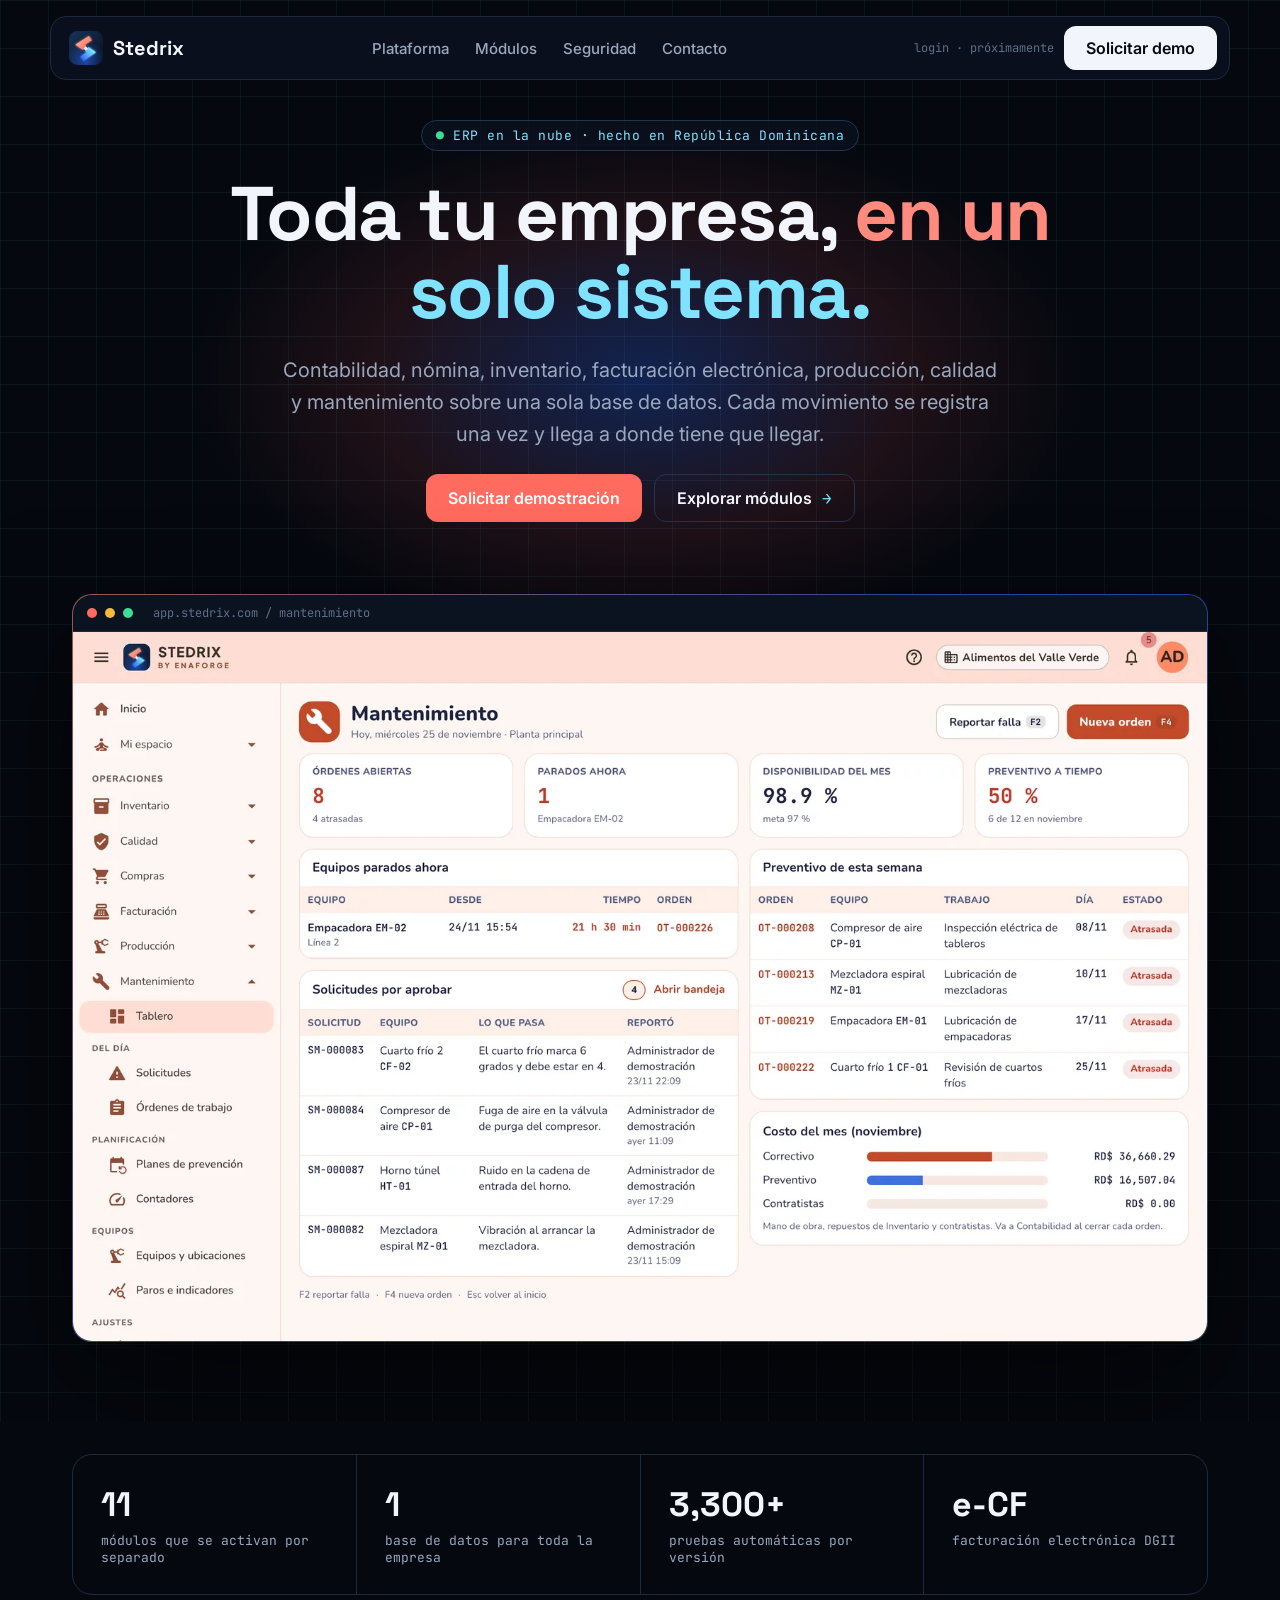
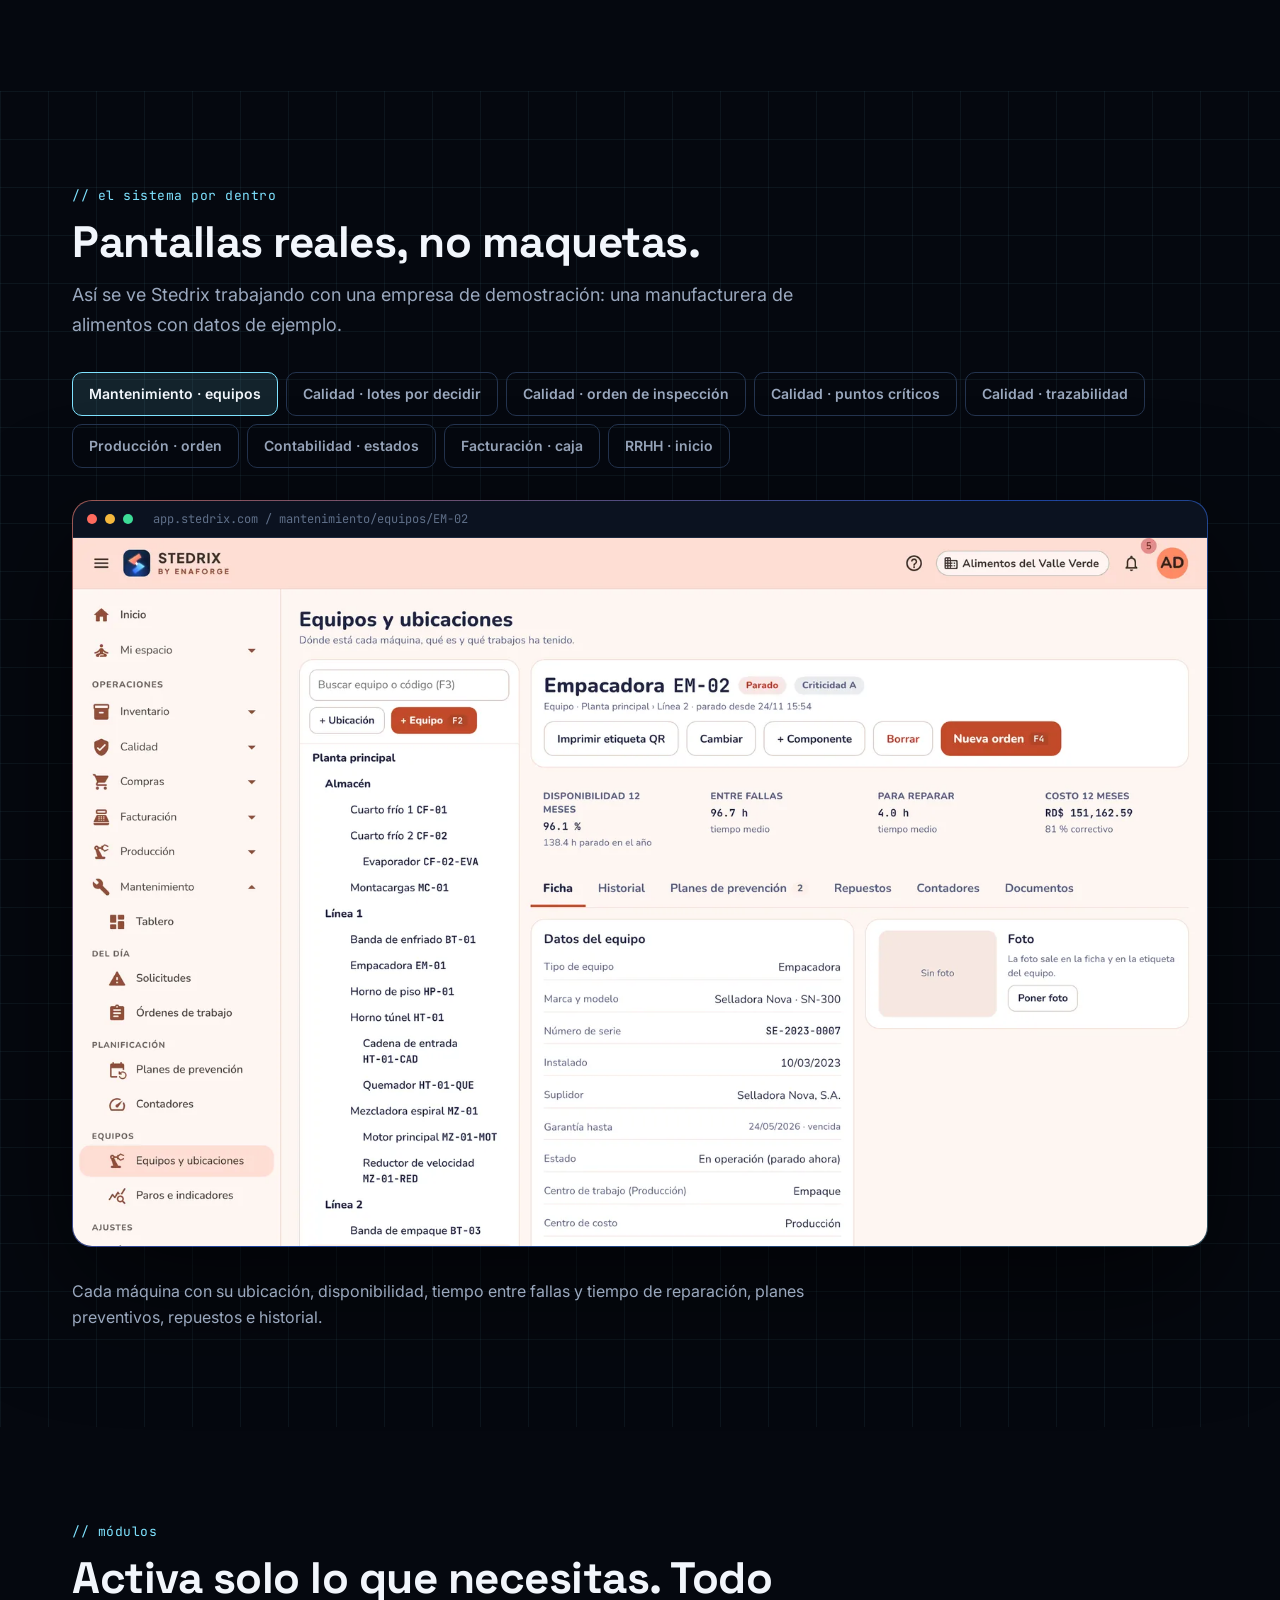
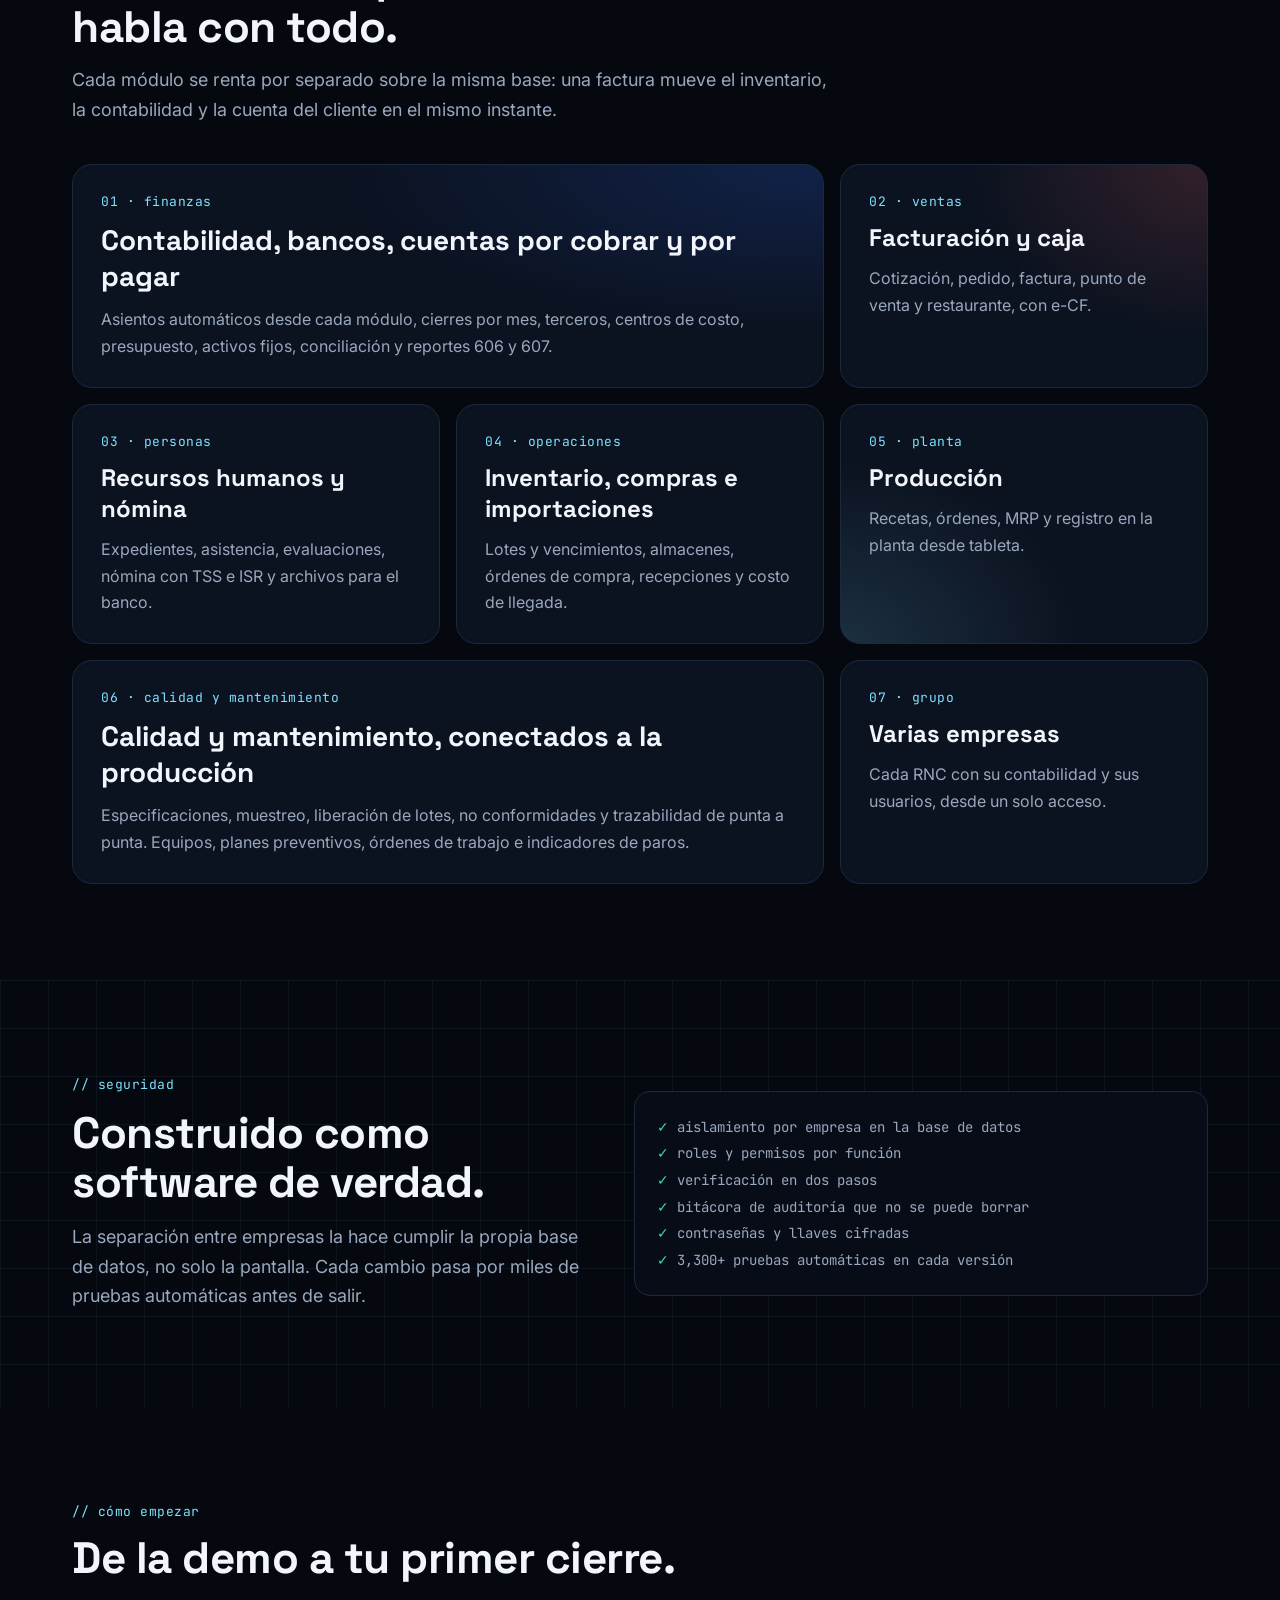
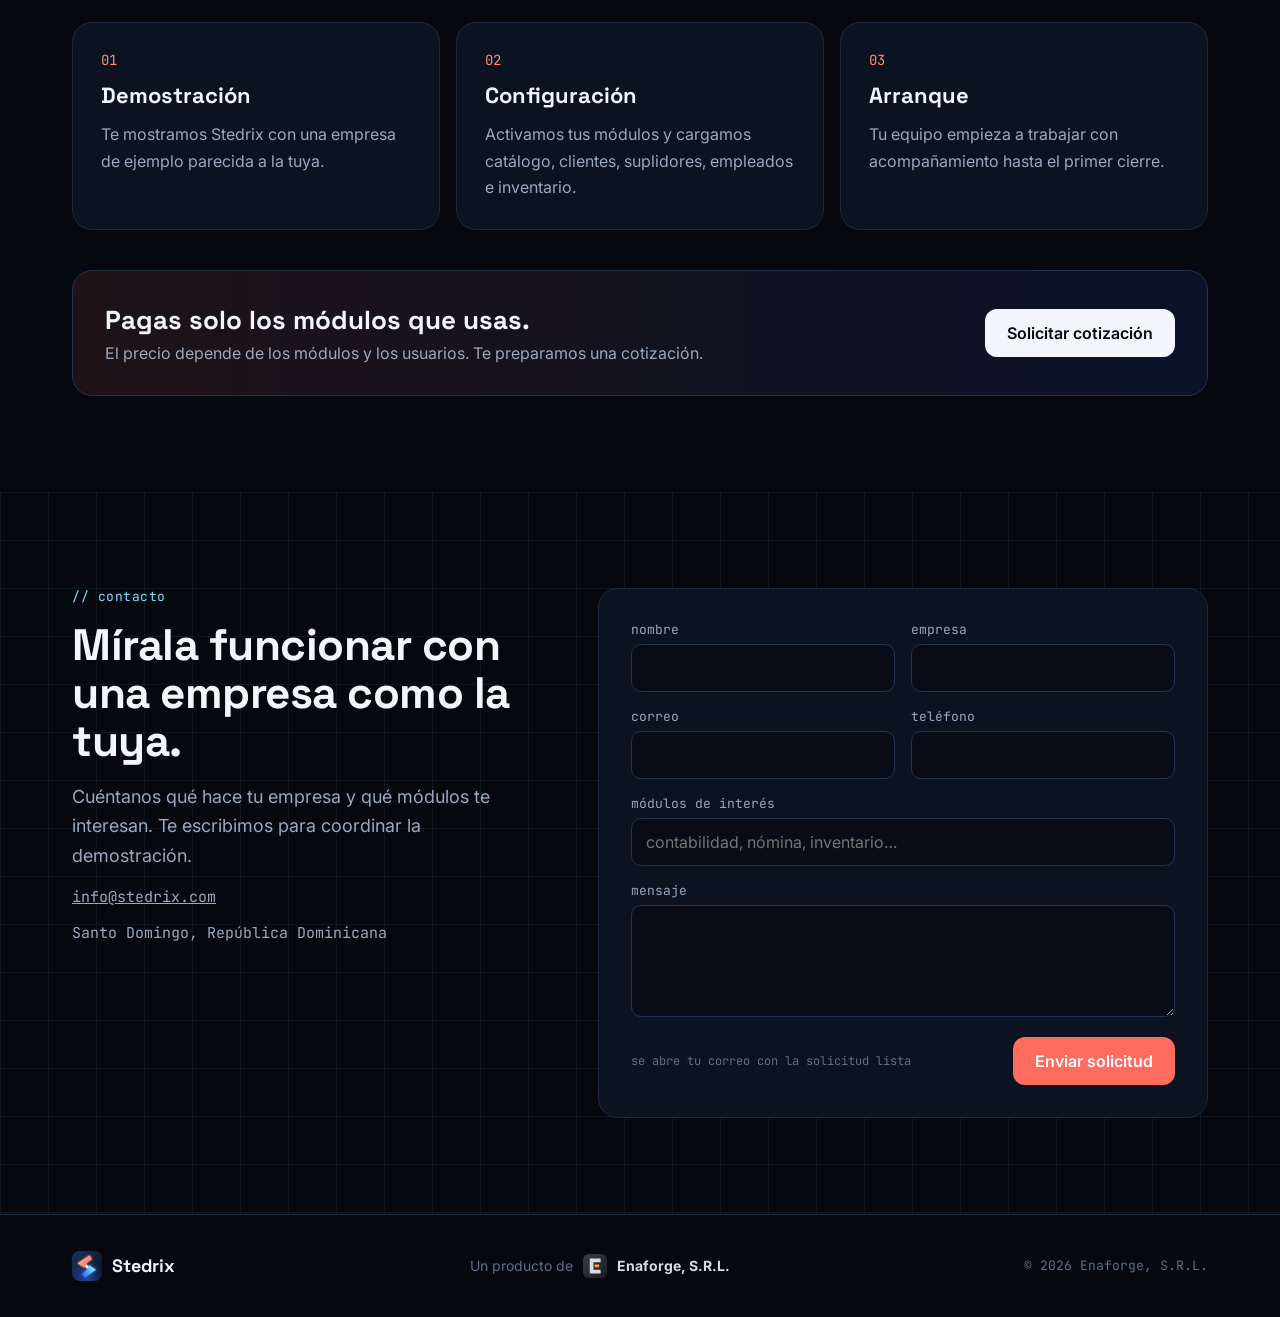
==== index.html @ 4db32c02 "Página de Stedrix: diseño tecnológico con capturas reales del sistema Co-Authored-By: Claude Opus 5." ====
<!doctype html>
<html lang="es">
<head>
<meta charset="utf-8">
<meta name="viewport" content="width=device-width, initial-scale=1">
<title>Stedrix · ERP en la nube hecho en República Dominicana</title>
<meta name="description" content="Contabilidad, nómina, inventario, facturación electrónica (e-CF), producción, calidad y mantenimiento en un solo sistema. Stedrix, de Enaforge, S.R.L.">
<meta property="og:title" content="Stedrix · Toda tu empresa en un solo sistema">
<meta property="og:description" content="ERP en la nube hecho en República Dominicana: contabilidad, nómina, inventario, e-CF, producción, calidad y mantenimiento.">
<meta property="og:image" content="https://stedrix.com/img/mant-tablero.webp">
<meta property="og:url" content="https://stedrix.com/">
<meta name="theme-color" content="#05080F">
<link rel="icon" href="favicon.svg" type="image/svg+xml">
<link rel="icon" href="favicon.ico" sizes="any">
<link rel="apple-touch-icon" href="apple-touch-icon.png">
<link rel="preconnect" href="https://fonts.googleapis.com">
<link rel="preconnect" href="https://fonts.gstatic.com" crossorigin>
<link href="https://fonts.googleapis.com/css2?family=Inter:wght@400;500;600;700&family=Space+Grotesk:wght@500;600;700&family=JetBrains+Mono:wght@500;600&display=swap" rel="stylesheet">
<style>
:root{color-scheme:dark}
*{box-sizing:border-box}
html{scroll-behavior:smooth}
body{margin:0;background:#05080F;font-family:'Inter',system-ui,sans-serif;color:#F2F6FC}
img{max-width:100%}
a{color:#7FE3FF}a:hover{color:#B8F1FF}
.wrap{max-width:1200px;margin:0 auto;padding:0 32px}
.grid-bg{background-color:#05080F;background-image:linear-gradient(rgba(127,227,255,0.06) 1px,transparent 1px),linear-gradient(90deg,rgba(127,227,255,0.06) 1px,transparent 1px);background-size:48px 48px}
.mono{font-family:'JetBrains Mono',monospace}
.tag{font-family:'JetBrains Mono',monospace;font-size:13px;color:#7FE3FF;letter-spacing:0.5px}
.sg{font-family:'Space Grotesk',sans-serif}
.h1{font-family:'Space Grotesk',sans-serif;font-size:76px;line-height:1.02;margin:0;font-weight:700;letter-spacing:-1.5px;max-width:980px}
.h2{font-family:'Space Grotesk',sans-serif;font-size:44px;line-height:1.1;font-weight:700;margin:0;color:#F2F6FC;letter-spacing:-0.5px}
.lead{font-size:18px;line-height:1.65;color:#9AA8BE;margin:0}
.tile{background:#0B1220;border:1px solid #1C2A40;border-radius:20px;padding:28px;display:flex;flex-direction:column;gap:12px}
.tile h3{margin:0;font-family:'Space Grotesk',sans-serif;font-size:24px}
.tile.big h3{font-size:28px}
.tile .lead{font-size:16px}
.btn{display:inline-flex;align-items:center;justify-content:center;gap:10px;min-height:48px;padding:0 22px;border-radius:12px;font-weight:600;font-size:16px;text-decoration:none;border:0;cursor:pointer;font-family:inherit}
.btn-coral{background:#FF6B5E;color:#fff}.btn-coral:hover{background:#FF8A7E;color:#fff}
.btn-light{background:#F2F6FC;color:#05080F}.btn-light:hover{background:#fff;color:#05080F}
.btn-ghost{background:transparent;color:#F2F6FC;border:1px solid #24344F}.btn-ghost:hover{color:#fff;border-color:#7FE3FF}
.in{width:100%;min-height:48px;border:1px solid #24344F;border-radius:10px;padding:10px 14px;font-family:inherit;font-size:16px;color:#F2F6FC;background:#070C17}
.in:focus{outline:2px solid #7FE3FF;outline-offset:1px}
.lbl{display:block;font-family:'JetBrains Mono',monospace;font-size:13px;color:#9AA8BE;margin-bottom:6px}
.sec{padding:96px 0}
.head{display:flex;flex-direction:column;gap:14px;max-width:760px}
.frame{border-radius:20px;padding:1px;background:linear-gradient(135deg,rgba(255,138,126,0.6),rgba(47,107,255,0.6) 50%,rgba(127,227,255,0.3));box-shadow:0 40px 120px rgba(0,0,0,0.6)}
.frame-in{border-radius:19px;overflow:hidden;background:#0B1220}
.bar{display:flex;align-items:center;gap:8px;padding:10px 14px;border-bottom:1px solid #1C2A40}
.dot{width:10px;height:10px;border-radius:50%}
.frame img{display:block;width:100%;height:auto}
nav a.lnk{color:#9AA8BE;text-decoration:none;font-size:15px;font-weight:500}nav a.lnk:hover{color:#F2F6FC}
.tabs{display:flex;gap:8px;flex-wrap:wrap}
.tab{min-height:44px;padding:0 16px;border-radius:10px;border:1px solid #24344F;background:transparent;color:#9AA8BE;font-family:inherit;font-size:14px;font-weight:600;cursor:pointer}
.tab[aria-selected="true"]{border-color:#7FE3FF;background:rgba(127,227,255,0.12);color:#F2F6FC}
.mods{display:grid;grid-template-columns:repeat(3,minmax(0,1fr));gap:16px}
.span2{grid-column:span 2}
.facts{display:grid;grid-template-columns:repeat(auto-fill,minmax(240px,1fr));gap:1px;background:#1C2A40;border:1px solid #1C2A40;border-radius:20px;overflow:hidden}
.facts div{background:#05080F;padding:28px;display:flex;flex-direction:column;gap:6px}
.facts b{font-family:'Space Grotesk',sans-serif;font-size:34px}
.facts span{font-family:'JetBrains Mono',monospace;font-size:13px;color:#9AA8BE}
.form{background:#0B1220;border:1px solid #1C2A40;border-radius:20px;padding:32px;display:grid;grid-template-columns:repeat(2,minmax(0,1fr));gap:16px}
.full{grid-column:span 2}
.sr{position:absolute;width:1px;height:1px;overflow:hidden;clip:rect(0 0 0 0)}
@media (max-width:900px){.mods{grid-template-columns:1fr}.span2{grid-column:auto}}
@media (max-width:760px){.wrap{padding:0 16px}.h1{font-size:44px}.h2{font-size:32px}.hide-sm{display:none !important}.form{grid-template-columns:1fr;padding:20px}.full{grid-column:auto}.sec{padding:64px 0}}
</style>
</head>
<body>

<header style="position:sticky;top:16px;z-index:5;padding:0 16px">
  <nav style="max-width:1180px;margin:16px auto 0;display:flex;align-items:center;gap:20px;flex-wrap:wrap;min-height:64px;padding:8px 12px 8px 18px;border-radius:16px;background:rgba(11,18,32,0.82);border:1px solid #1C2A40;backdrop-filter:blur(12px);-webkit-backdrop-filter:blur(12px)" aria-label="Principal">
    <a href="#inicio" style="display:flex;align-items:center;gap:10px;text-decoration:none">
      <img src="img/stedrix-logo.svg" alt="" width="34" height="34">
      <span class="sg" style="font-weight:700;font-size:20px;color:#F2F6FC">Stedrix</span>
    </a>
    <div class="hide-sm" style="display:flex;gap:26px;flex:1;justify-content:center">
      <a class="lnk" href="#por-dentro">Plataforma</a>
      <a class="lnk" href="#modulos">Módulos</a>
      <a class="lnk" href="#seguridad">Seguridad</a>
      <a class="lnk" href="#contacto">Contacto</a>
    </div>
    <div style="display:flex;gap:10px;align-items:center;margin-left:auto">
      <span class="hide-sm mono" style="font-size:12px;color:#5F6F88">login · próximamente</span>
      <a href="#contacto" class="btn btn-light" style="min-height:44px">Solicitar demo</a>
    </div>
  </nav>
</header>

<main>
<section id="inicio" class="grid-bg" style="position:relative;padding:120px 0 80px;margin-top:-80px;overflow:hidden">
  <div aria-hidden="true" style="position:absolute;left:50%;top:120px;width:900px;max-width:100%;height:520px;transform:translateX(-50%);background:radial-gradient(closest-side,rgba(47,107,255,0.28),rgba(255,94,98,0.10) 60%,transparent);pointer-events:none"></div>
  <div class="wrap" style="position:relative;display:flex;flex-direction:column;align-items:center;text-align:center;gap:24px">
    <span class="tag" style="padding:6px 14px;border:1px solid #24344F;border-radius:999px;background:rgba(11,18,32,0.7)"><span style="color:#3DDC97">●</span> ERP en la nube · hecho en República Dominicana</span>
    <h1 class="h1">Toda tu empresa, <span style="color:#FF8A7E">en un</span> <span style="color:#7FE3FF">solo sistema.</span></h1>
    <p style="font-size:20px;line-height:1.6;color:#9AA8BE;margin:0;max-width:720px">Contabilidad, nómina, inventario, facturación electrónica, producción, calidad y mantenimiento sobre una sola base de datos. Cada movimiento se registra una vez y llega a donde tiene que llegar.</p>
    <div style="display:flex;gap:12px;flex-wrap:wrap;justify-content:center">
      <a href="#contacto" class="btn btn-coral">Solicitar demostración</a>
      <a href="#modulos" class="btn btn-ghost">Explorar módulos <span class="mono" style="color:#7FE3FF">→</span></a>
    </div>
    <div class="frame" style="width:100%;margin-top:48px;text-align:left">
      <div class="frame-in">
        <div class="bar" aria-hidden="true"><span class="dot" style="background:#FF6B5E"></span><span class="dot" style="background:#F5B83D"></span><span class="dot" style="background:#3DDC97"></span><span class="mono" style="margin-left:12px;font-size:12px;color:#5F6F88">app.stedrix.com / mantenimiento</span></div>
        <img src="img/mant-tablero.webp" width="1600" height="1000" alt="Tablero de Mantenimiento de Stedrix con órdenes abiertas, equipos parados, disponibilidad y costo del mes, en una empresa de demostración" fetchpriority="high">
      </div>
    </div>
  </div>
</section>

<section style="padding:32px 0 96px">
  <div class="wrap">
    <div class="facts">
      <div><b>11</b><span>módulos que se activan por separado</span></div>
      <div><b>1</b><span>base de datos para toda la empresa</span></div>
      <div><b>3,300+</b><span>pruebas automáticas por versión</span></div>
      <div><b>e-CF</b><span>facturación electrónica DGII</span></div>
    </div>
  </div>
</section>

<section id="por-dentro" class="grid-bg sec">
  <div class="wrap" style="display:flex;flex-direction:column;gap:32px">
    <div class="head">
      <span class="tag">// el sistema por dentro</span>
      <h2 class="h2">Pantallas reales, no maquetas.</h2>
      <p class="lead">Así se ve Stedrix trabajando con una empresa de demostración: una manufacturera de alimentos con datos de ejemplo.</p>
    </div>
    <div class="tabs" role="tablist" aria-label="Pantallas del sistema" id="tabs"></div>
    <div class="frame">
      <div class="frame-in">
        <div class="bar" aria-hidden="true"><span class="dot" style="background:#FF6B5E"></span><span class="dot" style="background:#F5B83D"></span><span class="dot" style="background:#3DDC97"></span><span class="mono" id="shot-path" style="margin-left:12px;font-size:12px;color:#5F6F88"></span></div>
        <img id="shot-img" role="tabpanel" width="1600" height="1000" alt="" loading="lazy">
      </div>
    </div>
    <p id="shot-cap" style="margin:0;font-size:16px;line-height:1.6;color:#9AA8BE;max-width:820px;min-height:52px"></p>
  </div>
</section>

<section id="modulos" class="sec">
  <div class="wrap" style="display:flex;flex-direction:column;gap:40px">
    <div class="head">
      <span class="tag">// módulos</span>
      <h2 class="h2">Activa solo lo que necesitas. Todo habla con todo.</h2>
      <p class="lead">Cada módulo se renta por separado sobre la misma base: una factura mueve el inventario, la contabilidad y la cuenta del cliente en el mismo instante.</p>
    </div>
    <div class="mods">
      <div class="tile big span2" style="background:radial-gradient(120% 140% at 100% 0%,rgba(47,107,255,0.18),transparent 55%),#0B1220">
        <span class="tag">01 · finanzas</span>
        <h3>Contabilidad, bancos, cuentas por cobrar y por pagar</h3>
        <p class="lead">Asientos automáticos desde cada módulo, cierres por mes, terceros, centros de costo, presupuesto, activos fijos, conciliación y reportes 606 y 607.</p>
      </div>
      <div class="tile" style="background:radial-gradient(120% 140% at 100% 0%,rgba(255,107,94,0.16),transparent 55%),#0B1220">
        <span class="tag">02 · ventas</span>
        <h3>Facturación y caja</h3>
        <p class="lead">Cotización, pedido, factura, punto de venta y restaurante, con e-CF.</p>
      </div>
      <div class="tile">
        <span class="tag">03 · personas</span>
        <h3>Recursos humanos y nómina</h3>
        <p class="lead">Expedientes, asistencia, evaluaciones, nómina con TSS e ISR y archivos para el banco.</p>
      </div>
      <div class="tile">
        <span class="tag">04 · operaciones</span>
        <h3>Inventario, compras e importaciones</h3>
        <p class="lead">Lotes y vencimientos, almacenes, órdenes de compra, recepciones y costo de llegada.</p>
      </div>
      <div class="tile" style="background:radial-gradient(120% 140% at 0% 100%,rgba(127,227,255,0.14),transparent 55%),#0B1220">
        <span class="tag">05 · planta</span>
        <h3>Producción</h3>
        <p class="lead">Recetas, órdenes, MRP y registro en la planta desde tableta.</p>
      </div>
      <div class="tile big span2">
        <span class="tag">06 · calidad y mantenimiento</span>
        <h3>Calidad y mantenimiento, conectados a la producción</h3>
        <p class="lead">Especificaciones, muestreo, liberación de lotes, no conformidades y trazabilidad de punta a punta. Equipos, planes preventivos, órdenes de trabajo e indicadores de paros.</p>
      </div>
      <div class="tile">
        <span class="tag">07 · grupo</span>
        <h3>Varias empresas</h3>
        <p class="lead">Cada RNC con su contabilidad y sus usuarios, desde un solo acceso.</p>
      </div>
    </div>
  </div>
</section>

<section id="seguridad" class="grid-bg sec">
  <div class="wrap" style="display:flex;flex-wrap:wrap;gap:48px;align-items:center">
    <div style="flex:1 1 420px;min-width:0;display:flex;flex-direction:column;gap:16px">
      <span class="tag">// seguridad</span>
      <h2 class="h2">Construido como software de verdad.</h2>
      <p class="lead">La separación entre empresas la hace cumplir la propia base de datos, no solo la pantalla. Cada cambio pasa por miles de pruebas automáticas antes de salir.</p>
    </div>
    <ul style="flex:1 1 480px;min-width:0;list-style:none;margin:0;background:#070C17;border:1px solid #1C2A40;border-radius:16px;padding:22px;font-family:'JetBrains Mono',monospace;font-size:14px;line-height:1.9;color:#9AA8BE">
      <li><span style="color:#3DDC97" aria-hidden="true">✓</span> aislamiento por empresa en la base de datos</li>
      <li><span style="color:#3DDC97" aria-hidden="true">✓</span> roles y permisos por función</li>
      <li><span style="color:#3DDC97" aria-hidden="true">✓</span> verificación en dos pasos</li>
      <li><span style="color:#3DDC97" aria-hidden="true">✓</span> bitácora de auditoría que no se puede borrar</li>
      <li><span style="color:#3DDC97" aria-hidden="true">✓</span> contraseñas y llaves cifradas</li>
      <li><span style="color:#3DDC97" aria-hidden="true">✓</span> 3,300+ pruebas automáticas en cada versión</li>
    </ul>
  </div>
</section>

<section class="sec">
  <div class="wrap" style="display:flex;flex-direction:column;gap:40px">
    <div class="head">
      <span class="tag">// cómo empezar</span>
      <h2 class="h2">De la demo a tu primer cierre.</h2>
    </div>
    <ol style="list-style:none;padding:0;margin:0;display:grid;grid-template-columns:repeat(auto-fill,minmax(300px,1fr));gap:16px">
      <li class="tile"><span class="mono" style="font-size:14px;color:#FF8A7E">01</span><h3 style="font-size:22px">Demostración</h3><p class="lead">Te mostramos Stedrix con una empresa de ejemplo parecida a la tuya.</p></li>
      <li class="tile"><span class="mono" style="font-size:14px;color:#FF8A7E">02</span><h3 style="font-size:22px">Configuración</h3><p class="lead">Activamos tus módulos y cargamos catálogo, clientes, suplidores, empleados e inventario.</p></li>
      <li class="tile"><span class="mono" style="font-size:14px;color:#FF8A7E">03</span><h3 style="font-size:22px">Arranque</h3><p class="lead">Tu equipo empieza a trabajar con acompañamiento hasta el primer cierre.</p></li>
    </ol>
    <div style="display:flex;flex-wrap:wrap;gap:16px;align-items:center;justify-content:space-between;padding:32px;border-radius:20px;border:1px solid #24344F;background:linear-gradient(90deg,rgba(255,107,94,0.10),rgba(47,107,255,0.10))">
      <div style="display:flex;flex-direction:column;gap:6px;flex:1 1 420px;min-width:0">
        <b class="sg" style="font-size:26px">Pagas solo los módulos que usas.</b>
        <span style="color:#9AA8BE;font-size:16px">El precio depende de los módulos y los usuarios. Te preparamos una cotización.</span>
      </div>
      <a href="#contacto" class="btn btn-light">Solicitar cotización</a>
    </div>
  </div>
</section>

<section id="contacto" class="grid-bg sec">
  <div class="wrap" style="display:flex;flex-wrap:wrap;gap:56px;align-items:flex-start">
    <div style="flex:1 1 380px;min-width:0;display:flex;flex-direction:column;gap:16px">
      <span class="tag">// contacto</span>
      <h2 class="h2">Mírala funcionar con una empresa como la tuya.</h2>
      <p class="lead">Cuéntanos qué hace tu empresa y qué módulos te interesan. Te escribimos para coordinar la demostración.</p>
      <p class="mono" style="margin:0;font-size:15px"><a href="mailto:info@stedrix.com" style="color:#9AA8BE">info@stedrix.com</a></p>
      <p class="mono" style="margin:0;font-size:15px;color:#9AA8BE">Santo Domingo, República Dominicana</p>
    </div>
    <form id="form" class="form" style="flex:1 1 520px;min-width:0" aria-label="Solicitar demostración">
      <div><label class="lbl" for="t-nombre">nombre</label><input class="in" id="t-nombre" name="nombre" type="text" autocomplete="name" required></div>
      <div><label class="lbl" for="t-empresa">empresa</label><input class="in" id="t-empresa" name="empresa" type="text" autocomplete="organization" required></div>
      <div><label class="lbl" for="t-correo">correo</label><input class="in" id="t-correo" name="correo" type="email" autocomplete="email" required></div>
      <div><label class="lbl" for="t-tel">teléfono</label><input class="in" id="t-tel" name="telefono" type="tel" autocomplete="tel"></div>
      <div class="full"><label class="lbl" for="t-mod">módulos de interés</label><input class="in" id="t-mod" name="modulos" type="text" placeholder="contabilidad, nómina, inventario…"></div>
      <div class="full"><label class="lbl" for="t-msg">mensaje</label><textarea class="in" id="t-msg" name="mensaje" rows="4" style="min-height:112px;resize:vertical"></textarea></div>
      <div class="full" style="display:flex;justify-content:space-between;align-items:center;gap:12px;flex-wrap:wrap">
        <span class="mono" style="font-size:12px;color:#5F6F88">se abre tu correo con la solicitud lista</span>
        <button type="submit" class="btn btn-coral">Enviar solicitud</button>
      </div>
    </form>
  </div>
</section>
</main>

<footer style="border-top:1px solid #1C2A40;padding:36px 0">
  <div class="wrap" style="display:flex;flex-wrap:wrap;gap:24px;align-items:center;justify-content:space-between;color:#5F6F88">
    <div style="display:flex;align-items:center;gap:10px">
      <img src="img/stedrix-logo.svg" alt="" width="30" height="30">
      <span class="sg" style="font-weight:700;color:#F2F6FC;font-size:18px">Stedrix</span>
    </div>
    <div style="display:flex;align-items:center;gap:10px;font-size:14px">
      <span>Un producto de</span>
      <img src="img/enaforge-logo.svg" alt="" width="24" height="24">
      <b style="color:#D9D9DE">Enaforge, S.R.L.</b>
    </div>
    <span class="mono" style="font-size:13px">© 2026 Enaforge, S.R.L.</span>
  </div>
</footer>

<script>
(function(){
  var shots=[
    {id:'equipo',tab:'Mantenimiento · equipos',path:'mantenimiento/equipos/EM-02',src:'img/mant-equipo.webp',alt:'Ficha de un equipo en Mantenimiento',cap:'Cada máquina con su ubicación, disponibilidad, tiempo entre fallas y tiempo de reparación, planes preventivos, repuestos e historial.'},
    {id:'lotes',tab:'Calidad · lotes por decidir',path:'calidad/lotes',src:'img/calidad-lotes.webp',alt:'Lotes por decidir en Calidad',cap:'Cada lote que entra, se produce o se despacha pasa por Calidad antes de usarse: por origen, con lo que vence hoy, lo atrasado y lo que espera al laboratorio externo.'},
    {id:'orden',tab:'Calidad · orden de inspección',path:'calidad/orden/CR-000002',src:'img/calidad-orden.webp',alt:'Orden de calidad con resultados por muestra',cap:'Resultados por muestra y por grupo de pruebas; la decisión del lote, con segunda firma cuando se libera con desviación.'},
    {id:'proceso',tab:'Calidad · puntos críticos',path:'calidad/proceso',src:'img/calidad-proceso.webp',alt:'Controles de proceso y puntos críticos HACCP',cap:'Controles de proceso y puntos críticos durante la producción: un punto crítico fuera de límite retiene el lote al instante.'},
    {id:'traza',tab:'Calidad · trazabilidad',path:'calidad/trazabilidad',src:'img/trazabilidad.webp',alt:'Trazabilidad de un lote hacia atrás y hacia adelante',cap:'De dónde vino un lote y a qué clientes fue, con su balance de masa, en segundos. Listo para un simulacro de retiro.'},
    {id:'prod',tab:'Producción · orden',path:'produccion/ordenes/OP-000016',src:'img/produccion.webp',alt:'Orden de producción con materiales y costo',cap:'La orden de producción con sus materiales, consumos, horas y el costo real contra el planificado.'},
    {id:'conta',tab:'Contabilidad · estados',path:'contabilidad/estados',src:'img/contabilidad.webp',alt:'Estados financieros en Contabilidad',cap:'Estados financieros NIIF para PYMES con comparativo, notas e indicadores, en PDF o Excel.'},
    {id:'caja',tab:'Facturación · caja',path:'facturacion/caja',src:'img/facturacion-pos.webp',alt:'Punto de venta con una venta en curso',cap:'Caja rápida con teclado, promociones, ITBIS y e-CF; la balanza y la impresora térmica se conectan con el agente local.'},
    {id:'rrhh',tab:'RRHH · inicio',path:'inicio',src:'img/rrhh.webp',alt:'Inicio con indicadores de recursos humanos',cap:'Plantilla, rotación, ausentismo, tardanzas y horas extra del mes, por departamento.'}
  ];
  var tabs=document.getElementById('tabs'),img=document.getElementById('shot-img'),cap=document.getElementById('shot-cap'),path=document.getElementById('shot-path'),btns=[];
  function pick(i,focus){
    var s=shots[i];img.src=s.src;img.alt=s.alt;cap.textContent=s.cap;path.textContent='app.stedrix.com / '+s.path;
    btns.forEach(function(b,j){b.setAttribute('aria-selected',j===i?'true':'false');b.tabIndex=j===i?0:-1;});
    if(focus)btns[i].focus();
  }
  shots.forEach(function(s,i){
    var b=document.createElement('button');b.type='button';b.className='tab';b.setAttribute('role','tab');b.textContent=s.tab;
    b.addEventListener('click',function(){pick(i);});
    b.addEventListener('keydown',function(e){if(e.key==='ArrowRight'){e.preventDefault();pick((i+1)%shots.length,true);}if(e.key==='ArrowLeft'){e.preventDefault();pick((i-1+shots.length)%shots.length,true);}});
    tabs.appendChild(b);btns.push(b);
  });
  pick(0);
  document.getElementById('form').addEventListener('submit',function(e){
    e.preventDefault();var f=e.target;
    var body='Nombre: '+f.nombre.value+'\nEmpresa: '+f.empresa.value+'\nCorreo: '+f.correo.value+'\nTeléfono: '+f.telefono.value+'\nMódulos: '+f.modulos.value+'\n\n'+f.mensaje.value;
    location.href='mailto:info@stedrix.com?subject='+encodeURIComponent('Solicitud de demostración · '+f.empresa.value)+'&body='+encodeURIComponent(body);
  });
})();
</script>
</body>
</html>
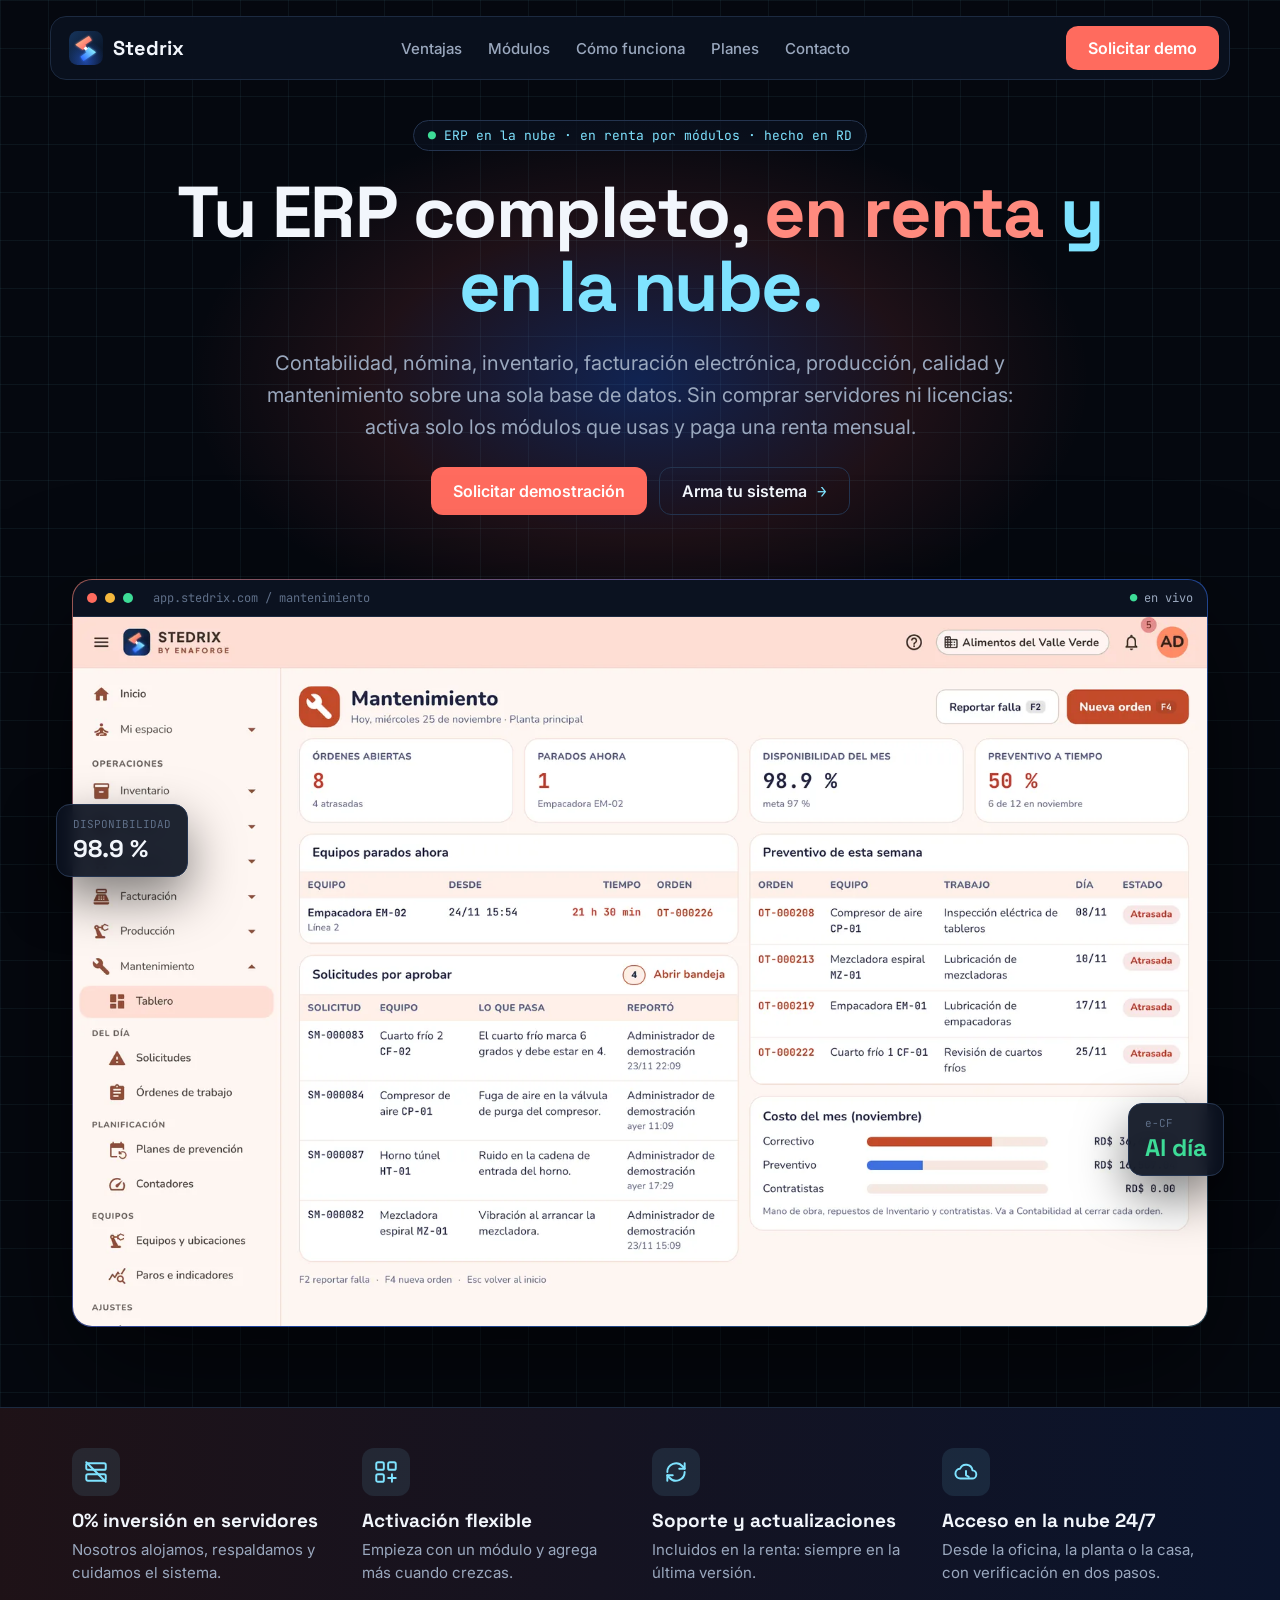
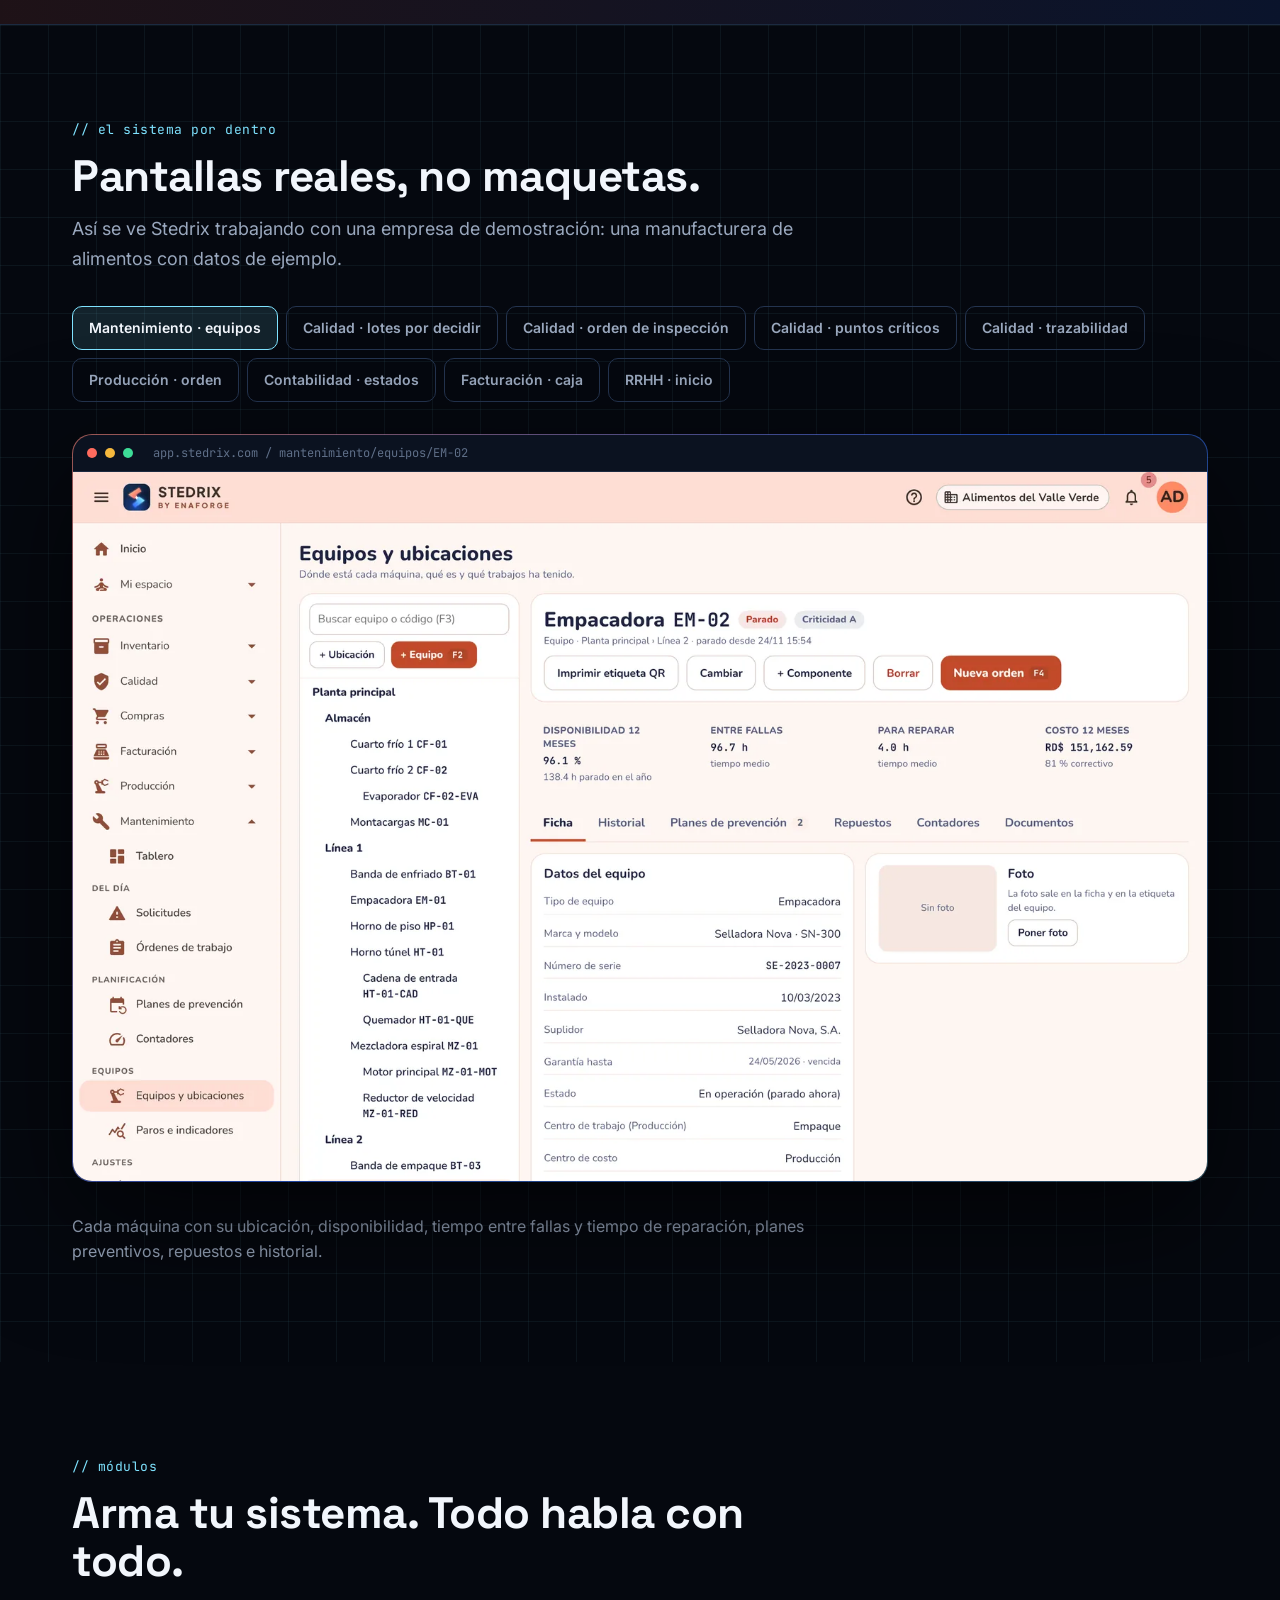
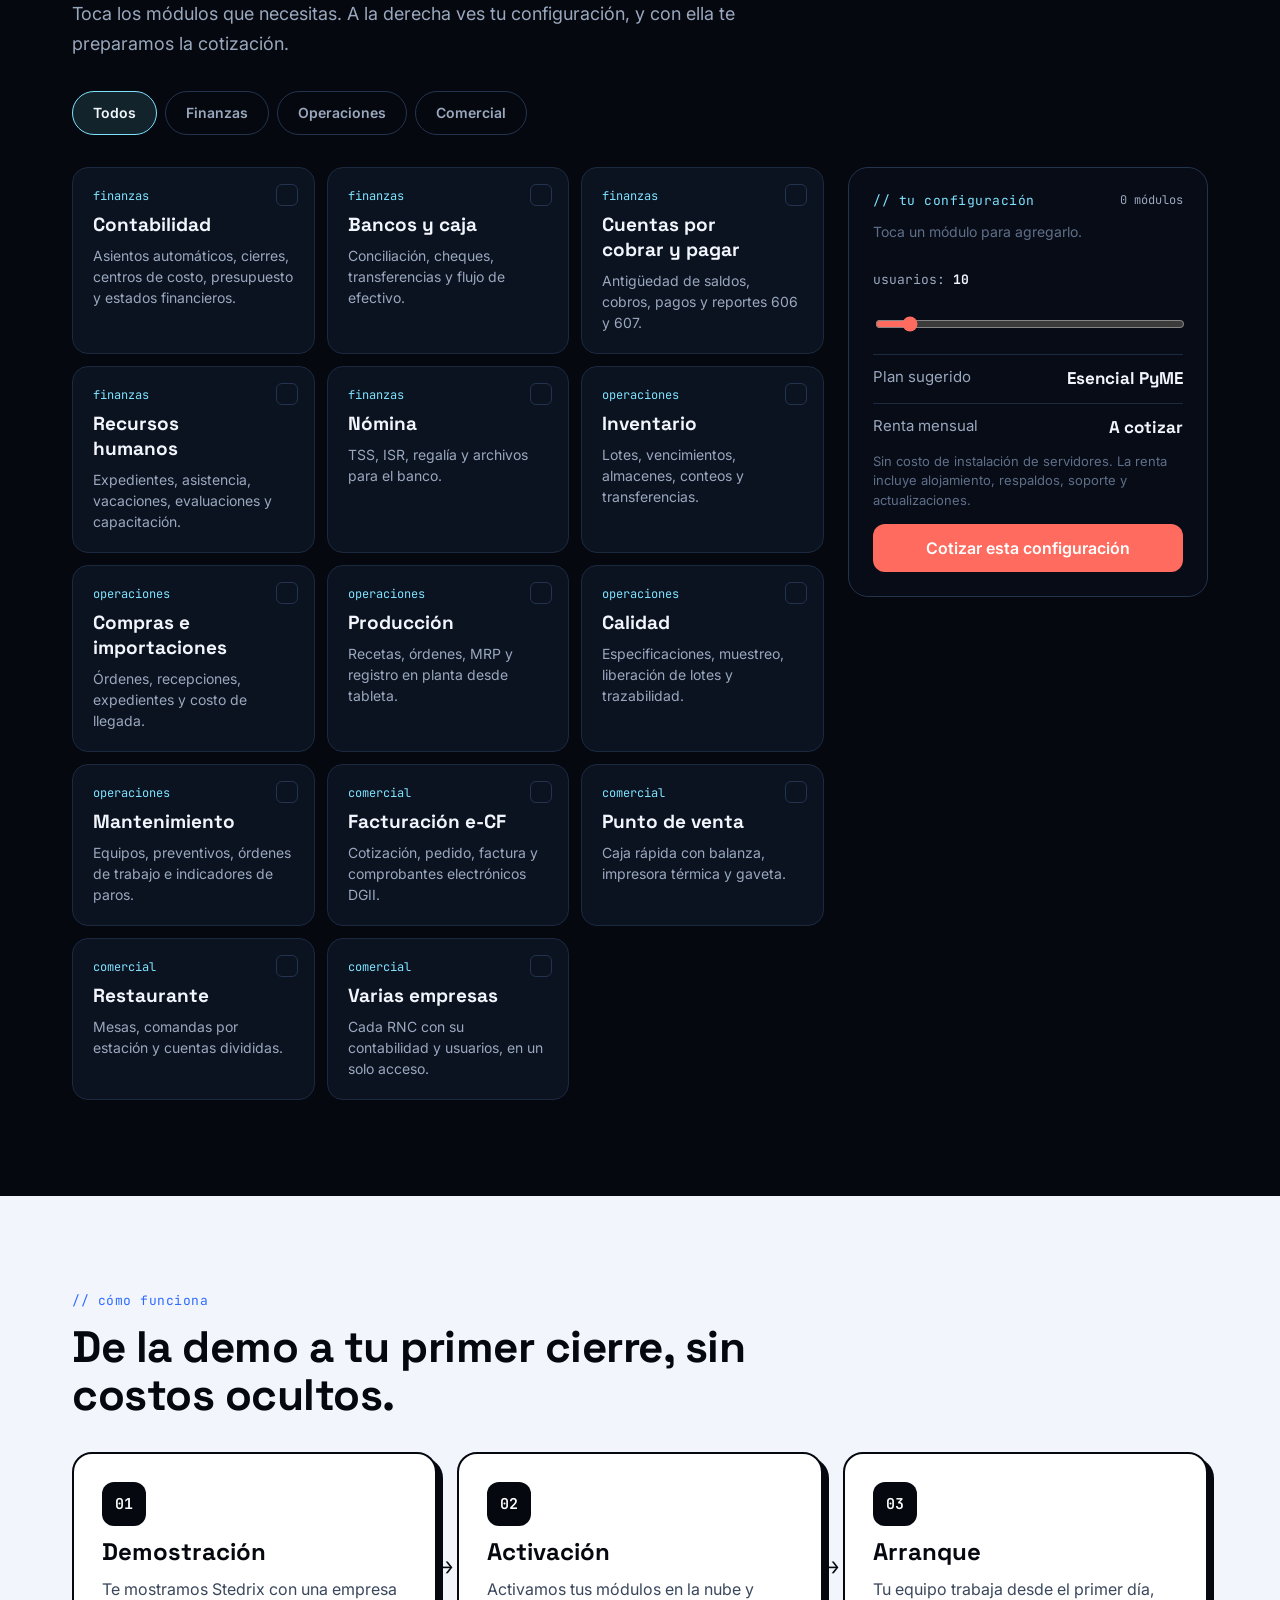
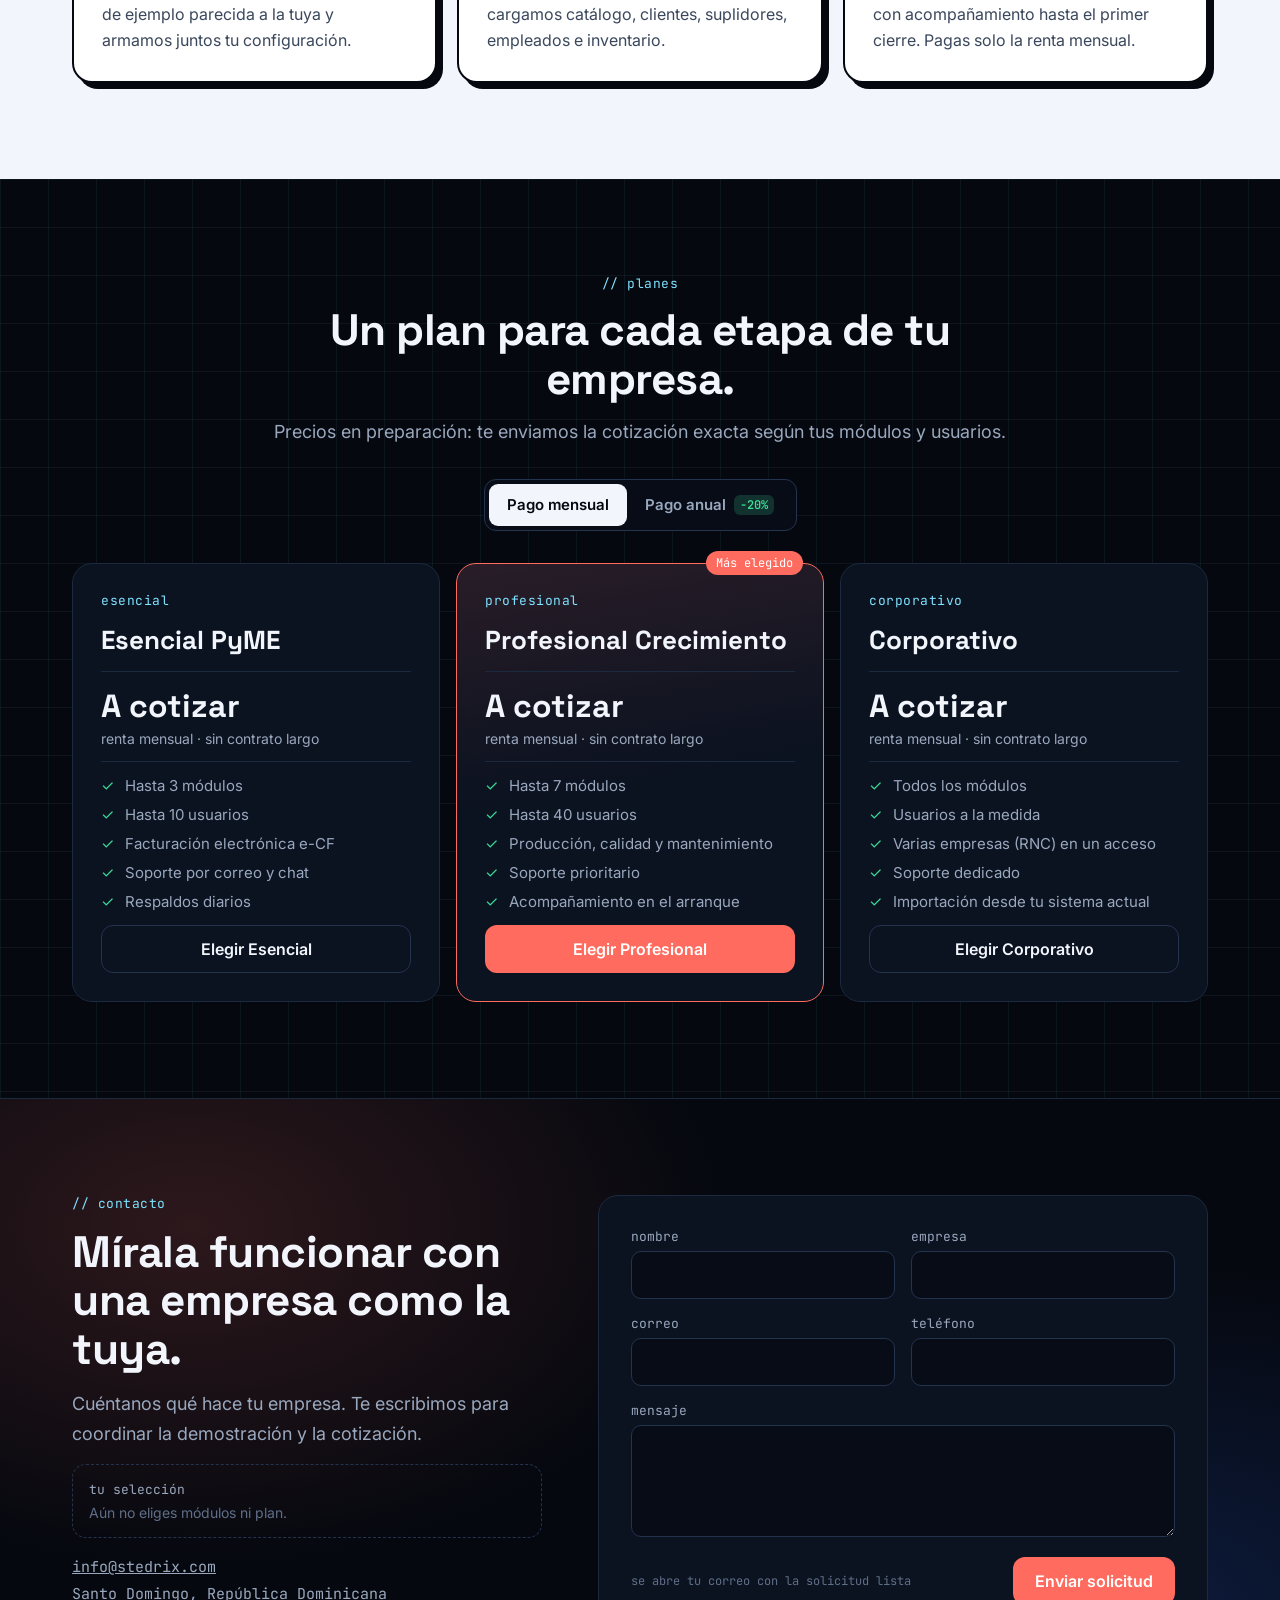
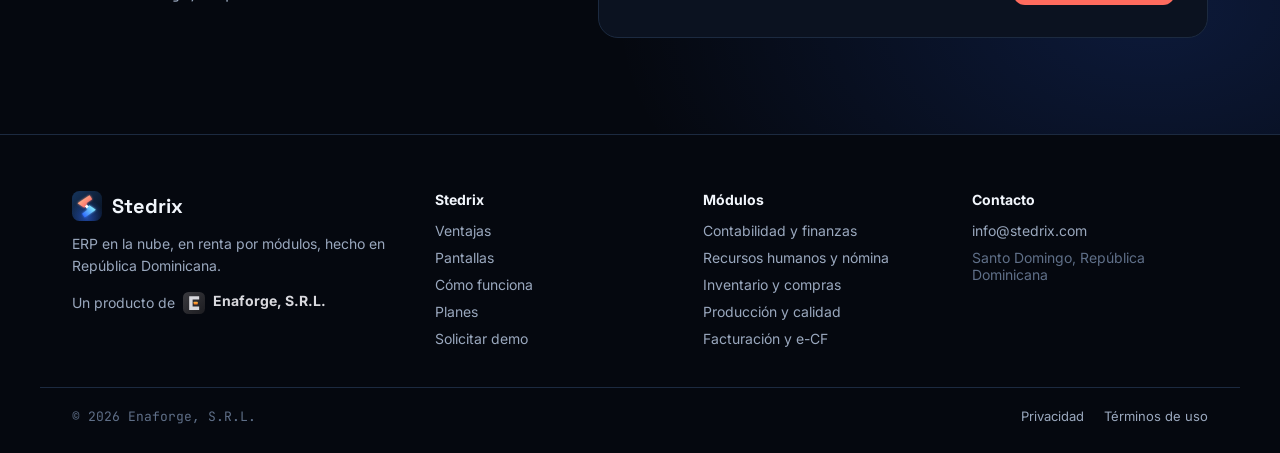
==== commit a1a0c405: "Página nueva: renta por módulos, simulador, planes, cómo funciona y pie corporativo Co-Authored-By: " ====
--- a/index.html
+++ b/index.html
@@ -3,10 +3,10 @@
 <head>
 <meta charset="utf-8">
 <meta name="viewport" content="width=device-width, initial-scale=1">
-<title>Stedrix · ERP en la nube hecho en República Dominicana</title>
-<meta name="description" content="Contabilidad, nómina, inventario, facturación electrónica (e-CF), producción, calidad y mantenimiento en un solo sistema. Stedrix, de Enaforge, S.R.L.">
-<meta property="og:title" content="Stedrix · Toda tu empresa en un solo sistema">
-<meta property="og:description" content="ERP en la nube hecho en República Dominicana: contabilidad, nómina, inventario, e-CF, producción, calidad y mantenimiento.">
+<title>Stedrix · ERP en la nube, en renta por módulos</title>
+<meta name="description" content="Stedrix: ERP en la nube en renta mensual. Contabilidad, nómina, inventario, facturación electrónica e-CF, producción, calidad y mantenimiento. Activa solo los módulos que necesitas. De Enaforge, S.R.L.">
+<meta property="og:title" content="Stedrix · Toda tu empresa en un solo sistema, en renta">
+<meta property="og:description" content="ERP en la nube hecho en República Dominicana. Sin servidores, por módulos y con soporte incluido.">
 <meta property="og:image" content="https://stedrix.com/img/mant-tablero.webp">
 <meta property="og:url" content="https://stedrix.com/">
 <meta name="theme-color" content="#05080F">
@@ -16,110 +16,68 @@
 <link rel="preconnect" href="https://fonts.googleapis.com">
 <link rel="preconnect" href="https://fonts.gstatic.com" crossorigin>
 <link href="https://fonts.googleapis.com/css2?family=Inter:wght@400;500;600;700&family=Space+Grotesk:wght@500;600;700&family=JetBrains+Mono:wght@500;600&display=swap" rel="stylesheet">
-<style>
-:root{color-scheme:dark}
-*{box-sizing:border-box}
-html{scroll-behavior:smooth}
-body{margin:0;background:#05080F;font-family:'Inter',system-ui,sans-serif;color:#F2F6FC}
-img{max-width:100%}
-a{color:#7FE3FF}a:hover{color:#B8F1FF}
-.wrap{max-width:1200px;margin:0 auto;padding:0 32px}
-.grid-bg{background-color:#05080F;background-image:linear-gradient(rgba(127,227,255,0.06) 1px,transparent 1px),linear-gradient(90deg,rgba(127,227,255,0.06) 1px,transparent 1px);background-size:48px 48px}
-.mono{font-family:'JetBrains Mono',monospace}
-.tag{font-family:'JetBrains Mono',monospace;font-size:13px;color:#7FE3FF;letter-spacing:0.5px}
-.sg{font-family:'Space Grotesk',sans-serif}
-.h1{font-family:'Space Grotesk',sans-serif;font-size:76px;line-height:1.02;margin:0;font-weight:700;letter-spacing:-1.5px;max-width:980px}
-.h2{font-family:'Space Grotesk',sans-serif;font-size:44px;line-height:1.1;font-weight:700;margin:0;color:#F2F6FC;letter-spacing:-0.5px}
-.lead{font-size:18px;line-height:1.65;color:#9AA8BE;margin:0}
-.tile{background:#0B1220;border:1px solid #1C2A40;border-radius:20px;padding:28px;display:flex;flex-direction:column;gap:12px}
-.tile h3{margin:0;font-family:'Space Grotesk',sans-serif;font-size:24px}
-.tile.big h3{font-size:28px}
-.tile .lead{font-size:16px}
-.btn{display:inline-flex;align-items:center;justify-content:center;gap:10px;min-height:48px;padding:0 22px;border-radius:12px;font-weight:600;font-size:16px;text-decoration:none;border:0;cursor:pointer;font-family:inherit}
-.btn-coral{background:#FF6B5E;color:#fff}.btn-coral:hover{background:#FF8A7E;color:#fff}
-.btn-light{background:#F2F6FC;color:#05080F}.btn-light:hover{background:#fff;color:#05080F}
-.btn-ghost{background:transparent;color:#F2F6FC;border:1px solid #24344F}.btn-ghost:hover{color:#fff;border-color:#7FE3FF}
-.in{width:100%;min-height:48px;border:1px solid #24344F;border-radius:10px;padding:10px 14px;font-family:inherit;font-size:16px;color:#F2F6FC;background:#070C17}
-.in:focus{outline:2px solid #7FE3FF;outline-offset:1px}
-.lbl{display:block;font-family:'JetBrains Mono',monospace;font-size:13px;color:#9AA8BE;margin-bottom:6px}
-.sec{padding:96px 0}
-.head{display:flex;flex-direction:column;gap:14px;max-width:760px}
-.frame{border-radius:20px;padding:1px;background:linear-gradient(135deg,rgba(255,138,126,0.6),rgba(47,107,255,0.6) 50%,rgba(127,227,255,0.3));box-shadow:0 40px 120px rgba(0,0,0,0.6)}
-.frame-in{border-radius:19px;overflow:hidden;background:#0B1220}
-.bar{display:flex;align-items:center;gap:8px;padding:10px 14px;border-bottom:1px solid #1C2A40}
-.dot{width:10px;height:10px;border-radius:50%}
-.frame img{display:block;width:100%;height:auto}
-nav a.lnk{color:#9AA8BE;text-decoration:none;font-size:15px;font-weight:500}nav a.lnk:hover{color:#F2F6FC}
-.tabs{display:flex;gap:8px;flex-wrap:wrap}
-.tab{min-height:44px;padding:0 16px;border-radius:10px;border:1px solid #24344F;background:transparent;color:#9AA8BE;font-family:inherit;font-size:14px;font-weight:600;cursor:pointer}
-.tab[aria-selected="true"]{border-color:#7FE3FF;background:rgba(127,227,255,0.12);color:#F2F6FC}
-.mods{display:grid;grid-template-columns:repeat(3,minmax(0,1fr));gap:16px}
-.span2{grid-column:span 2}
-.facts{display:grid;grid-template-columns:repeat(auto-fill,minmax(240px,1fr));gap:1px;background:#1C2A40;border:1px solid #1C2A40;border-radius:20px;overflow:hidden}
-.facts div{background:#05080F;padding:28px;display:flex;flex-direction:column;gap:6px}
-.facts b{font-family:'Space Grotesk',sans-serif;font-size:34px}
-.facts span{font-family:'JetBrains Mono',monospace;font-size:13px;color:#9AA8BE}
-.form{background:#0B1220;border:1px solid #1C2A40;border-radius:20px;padding:32px;display:grid;grid-template-columns:repeat(2,minmax(0,1fr));gap:16px}
-.full{grid-column:span 2}
-.sr{position:absolute;width:1px;height:1px;overflow:hidden;clip:rect(0 0 0 0)}
-@media (max-width:900px){.mods{grid-template-columns:1fr}.span2{grid-column:auto}}
-@media (max-width:760px){.wrap{padding:0 16px}.h1{font-size:44px}.h2{font-size:32px}.hide-sm{display:none !important}.form{grid-template-columns:1fr;padding:20px}.full{grid-column:auto}.sec{padding:64px 0}}
-</style>
+<link rel="stylesheet" href="estilo.css">
 </head>
 <body>
 
-<header style="position:sticky;top:16px;z-index:5;padding:0 16px">
-  <nav style="max-width:1180px;margin:16px auto 0;display:flex;align-items:center;gap:20px;flex-wrap:wrap;min-height:64px;padding:8px 12px 8px 18px;border-radius:16px;background:rgba(11,18,32,0.82);border:1px solid #1C2A40;backdrop-filter:blur(12px);-webkit-backdrop-filter:blur(12px)" aria-label="Principal">
-    <a href="#inicio" style="display:flex;align-items:center;gap:10px;text-decoration:none">
-      <img src="img/stedrix-logo.svg" alt="" width="34" height="34">
-      <span class="sg" style="font-weight:700;font-size:20px;color:#F2F6FC">Stedrix</span>
-    </a>
-    <div class="hide-sm" style="display:flex;gap:26px;flex:1;justify-content:center">
-      <a class="lnk" href="#por-dentro">Plataforma</a>
-      <a class="lnk" href="#modulos">Módulos</a>
-      <a class="lnk" href="#seguridad">Seguridad</a>
-      <a class="lnk" href="#contacto">Contacto</a>
-    </div>
-    <div style="display:flex;gap:10px;align-items:center;margin-left:auto">
-      <span class="hide-sm mono" style="font-size:12px;color:#5F6F88">login · próximamente</span>
-      <a href="#contacto" class="btn btn-light" style="min-height:44px">Solicitar demo</a>
-    </div>
+<header class="top">
+  <nav class="nav" aria-label="Principal">
+    <a href="#inicio" class="brand"><img src="img/stedrix-logo.svg" alt="" width="34" height="34"><span>Stedrix</span></a>
+    <div class="nav-links hide-sm">
+      <a href="#ventajas">Ventajas</a>
+      <a href="#modulos">Módulos</a>
+      <a href="#como-funciona">Cómo funciona</a>
+      <a href="#planes">Planes</a>
+      <a href="#contacto">Contacto</a>
+    </div>
+    <a href="#contacto" class="btn btn-coral nav-cta">Solicitar demo</a>
   </nav>
 </header>
 
 <main>
-<section id="inicio" class="grid-bg" style="position:relative;padding:120px 0 80px;margin-top:-80px;overflow:hidden">
-  <div aria-hidden="true" style="position:absolute;left:50%;top:120px;width:900px;max-width:100%;height:520px;transform:translateX(-50%);background:radial-gradient(closest-side,rgba(47,107,255,0.28),rgba(255,94,98,0.10) 60%,transparent);pointer-events:none"></div>
-  <div class="wrap" style="position:relative;display:flex;flex-direction:column;align-items:center;text-align:center;gap:24px">
-    <span class="tag" style="padding:6px 14px;border:1px solid #24344F;border-radius:999px;background:rgba(11,18,32,0.7)"><span style="color:#3DDC97">●</span> ERP en la nube · hecho en República Dominicana</span>
-    <h1 class="h1">Toda tu empresa, <span style="color:#FF8A7E">en un</span> <span style="color:#7FE3FF">solo sistema.</span></h1>
-    <p style="font-size:20px;line-height:1.6;color:#9AA8BE;margin:0;max-width:720px">Contabilidad, nómina, inventario, facturación electrónica, producción, calidad y mantenimiento sobre una sola base de datos. Cada movimiento se registra una vez y llega a donde tiene que llegar.</p>
-    <div style="display:flex;gap:12px;flex-wrap:wrap;justify-content:center">
+<!-- HERO -->
+<section id="inicio" class="grid-bg hero">
+  <div class="glow" aria-hidden="true"></div>
+  <div class="wrap hero-in">
+    <span class="pill"><span class="ok">●</span> ERP en la nube · en renta por módulos · hecho en RD</span>
+    <h1 class="h1">Tu ERP completo, <span class="c-coral">en renta</span> <span class="c-cyan">y en la nube.</span></h1>
+    <p class="hero-p">Contabilidad, nómina, inventario, facturación electrónica, producción, calidad y mantenimiento sobre una sola base de datos. Sin comprar servidores ni licencias: activa solo los módulos que usas y paga una renta mensual.</p>
+    <div class="row-c">
       <a href="#contacto" class="btn btn-coral">Solicitar demostración</a>
-      <a href="#modulos" class="btn btn-ghost">Explorar módulos <span class="mono" style="color:#7FE3FF">→</span></a>
-    </div>
-    <div class="frame" style="width:100%;margin-top:48px;text-align:left">
+      <a href="#modulos" class="btn btn-ghost">Arma tu sistema <span class="mono c-cyan">→</span></a>
+    </div>
+    <div class="frame hero-frame">
       <div class="frame-in">
-        <div class="bar" aria-hidden="true"><span class="dot" style="background:#FF6B5E"></span><span class="dot" style="background:#F5B83D"></span><span class="dot" style="background:#3DDC97"></span><span class="mono" style="margin-left:12px;font-size:12px;color:#5F6F88">app.stedrix.com / mantenimiento</span></div>
+        <div class="bar" aria-hidden="true"><span class="dot r"></span><span class="dot y"></span><span class="dot g"></span><span class="mono url">app.stedrix.com / mantenimiento</span><span class="live mono"><span class="ok">●</span> en vivo</span></div>
         <img src="img/mant-tablero.webp" width="1600" height="1000" alt="Tablero de Mantenimiento de Stedrix con órdenes abiertas, equipos parados, disponibilidad y costo del mes, en una empresa de demostración" fetchpriority="high">
       </div>
-    </div>
-  </div>
-</section>
-
-<section style="padding:32px 0 96px">
-  <div class="wrap">
-    <div class="facts">
-      <div><b>11</b><span>módulos que se activan por separado</span></div>
-      <div><b>1</b><span>base de datos para toda la empresa</span></div>
-      <div><b>3,300+</b><span>pruebas automáticas por versión</span></div>
-      <div><b>e-CF</b><span>facturación electrónica DGII</span></div>
-    </div>
-  </div>
-</section>
-
+      <div class="float f1 hide-sm" aria-hidden="true"><span class="mono k">DISPONIBILIDAD</span><b>98.9 %</b></div>
+      <div class="float f2 hide-sm" aria-hidden="true"><span class="mono k">e-CF</span><b class="c-green">Al día</b></div>
+    </div>
+  </div>
+</section>
+
+<!-- CINTA DE VALOR -->
+<section id="ventajas" class="ribbon">
+  <div class="wrap pillars">
+    <div class="pillar"><span class="ic" aria-hidden="true">
+      <svg viewBox="0 0 24 24" width="26" height="26" fill="none" stroke="currentColor" stroke-width="1.8" stroke-linecap="round" stroke-linejoin="round"><rect x="3" y="4" width="18" height="6" rx="1.5"/><rect x="3" y="14" width="18" height="6" rx="1.5"/><path d="M3 3l18 18"/></svg></span>
+      <b>0% inversión en servidores</b><span>Nosotros alojamos, respaldamos y cuidamos el sistema.</span></div>
+    <div class="pillar"><span class="ic" aria-hidden="true">
+      <svg viewBox="0 0 24 24" width="26" height="26" fill="none" stroke="currentColor" stroke-width="1.8" stroke-linecap="round" stroke-linejoin="round"><rect x="3" y="3" width="7" height="7" rx="1.5"/><rect x="14" y="3" width="7" height="7" rx="1.5"/><rect x="3" y="14" width="7" height="7" rx="1.5"/><path d="M17.5 14v7M14 17.5h7"/></svg></span>
+      <b>Activación flexible</b><span>Empieza con un módulo y agrega más cuando crezcas.</span></div>
+    <div class="pillar"><span class="ic" aria-hidden="true">
+      <svg viewBox="0 0 24 24" width="26" height="26" fill="none" stroke="currentColor" stroke-width="1.8" stroke-linecap="round" stroke-linejoin="round"><path d="M4 12a8 8 0 0 1 14-5.3L20 9"/><path d="M20 4v5h-5"/><path d="M20 12a8 8 0 0 1-14 5.3L4 15"/><path d="M4 20v-5h5"/></svg></span>
+      <b>Soporte y actualizaciones</b><span>Incluidos en la renta: siempre en la última versión.</span></div>
+    <div class="pillar"><span class="ic" aria-hidden="true">
+      <svg viewBox="0 0 24 24" width="26" height="26" fill="none" stroke="currentColor" stroke-width="1.8" stroke-linecap="round" stroke-linejoin="round"><path d="M7 18a4.5 4.5 0 0 1-.5-9 6 6 0 0 1 11.5 1.5A3.75 3.75 0 0 1 17.5 18z"/><path d="M12 11v4l2.5 1.5"/></svg></span>
+      <b>Acceso en la nube 24/7</b><span>Desde la oficina, la planta o la casa, con verificación en dos pasos.</span></div>
+  </div>
+</section>
+
+<!-- PANTALLAS REALES -->
 <section id="por-dentro" class="grid-bg sec">
-  <div class="wrap" style="display:flex;flex-direction:column;gap:32px">
+  <div class="wrap stack-32">
     <div class="head">
       <span class="tag">// el sistema por dentro</span>
       <h2 class="h2">Pantallas reales, no maquetas.</h2>
@@ -128,172 +86,151 @@
     <div class="tabs" role="tablist" aria-label="Pantallas del sistema" id="tabs"></div>
     <div class="frame">
       <div class="frame-in">
-        <div class="bar" aria-hidden="true"><span class="dot" style="background:#FF6B5E"></span><span class="dot" style="background:#F5B83D"></span><span class="dot" style="background:#3DDC97"></span><span class="mono" id="shot-path" style="margin-left:12px;font-size:12px;color:#5F6F88"></span></div>
+        <div class="bar" aria-hidden="true"><span class="dot r"></span><span class="dot y"></span><span class="dot g"></span><span class="mono url" id="shot-path"></span></div>
         <img id="shot-img" role="tabpanel" width="1600" height="1000" alt="" loading="lazy">
       </div>
     </div>
-    <p id="shot-cap" style="margin:0;font-size:16px;line-height:1.6;color:#9AA8BE;max-width:820px;min-height:52px"></p>
-  </div>
-</section>
-
+    <p id="shot-cap" class="cap"></p>
+  </div>
+</section>
+
+<!-- MÓDULOS + SIMULADOR -->
 <section id="modulos" class="sec">
-  <div class="wrap" style="display:flex;flex-direction:column;gap:40px">
+  <div class="wrap stack-32">
     <div class="head">
       <span class="tag">// módulos</span>
-      <h2 class="h2">Activa solo lo que necesitas. Todo habla con todo.</h2>
-      <p class="lead">Cada módulo se renta por separado sobre la misma base: una factura mueve el inventario, la contabilidad y la cuenta del cliente en el mismo instante.</p>
-    </div>
-    <div class="mods">
-      <div class="tile big span2" style="background:radial-gradient(120% 140% at 100% 0%,rgba(47,107,255,0.18),transparent 55%),#0B1220">
-        <span class="tag">01 · finanzas</span>
-        <h3>Contabilidad, bancos, cuentas por cobrar y por pagar</h3>
-        <p class="lead">Asientos automáticos desde cada módulo, cierres por mes, terceros, centros de costo, presupuesto, activos fijos, conciliación y reportes 606 y 607.</p>
-      </div>
-      <div class="tile" style="background:radial-gradient(120% 140% at 100% 0%,rgba(255,107,94,0.16),transparent 55%),#0B1220">
-        <span class="tag">02 · ventas</span>
-        <h3>Facturación y caja</h3>
-        <p class="lead">Cotización, pedido, factura, punto de venta y restaurante, con e-CF.</p>
-      </div>
-      <div class="tile">
-        <span class="tag">03 · personas</span>
-        <h3>Recursos humanos y nómina</h3>
-        <p class="lead">Expedientes, asistencia, evaluaciones, nómina con TSS e ISR y archivos para el banco.</p>
-      </div>
-      <div class="tile">
-        <span class="tag">04 · operaciones</span>
-        <h3>Inventario, compras e importaciones</h3>
-        <p class="lead">Lotes y vencimientos, almacenes, órdenes de compra, recepciones y costo de llegada.</p>
-      </div>
-      <div class="tile" style="background:radial-gradient(120% 140% at 0% 100%,rgba(127,227,255,0.14),transparent 55%),#0B1220">
-        <span class="tag">05 · planta</span>
-        <h3>Producción</h3>
-        <p class="lead">Recetas, órdenes, MRP y registro en la planta desde tableta.</p>
-      </div>
-      <div class="tile big span2">
-        <span class="tag">06 · calidad y mantenimiento</span>
-        <h3>Calidad y mantenimiento, conectados a la producción</h3>
-        <p class="lead">Especificaciones, muestreo, liberación de lotes, no conformidades y trazabilidad de punta a punta. Equipos, planes preventivos, órdenes de trabajo e indicadores de paros.</p>
-      </div>
-      <div class="tile">
-        <span class="tag">07 · grupo</span>
-        <h3>Varias empresas</h3>
-        <p class="lead">Cada RNC con su contabilidad y sus usuarios, desde un solo acceso.</p>
-      </div>
-    </div>
-  </div>
-</section>
-
-<section id="seguridad" class="grid-bg sec">
-  <div class="wrap" style="display:flex;flex-wrap:wrap;gap:48px;align-items:center">
-    <div style="flex:1 1 420px;min-width:0;display:flex;flex-direction:column;gap:16px">
-      <span class="tag">// seguridad</span>
-      <h2 class="h2">Construido como software de verdad.</h2>
-      <p class="lead">La separación entre empresas la hace cumplir la propia base de datos, no solo la pantalla. Cada cambio pasa por miles de pruebas automáticas antes de salir.</p>
-    </div>
-    <ul style="flex:1 1 480px;min-width:0;list-style:none;margin:0;background:#070C17;border:1px solid #1C2A40;border-radius:16px;padding:22px;font-family:'JetBrains Mono',monospace;font-size:14px;line-height:1.9;color:#9AA8BE">
-      <li><span style="color:#3DDC97" aria-hidden="true">✓</span> aislamiento por empresa en la base de datos</li>
-      <li><span style="color:#3DDC97" aria-hidden="true">✓</span> roles y permisos por función</li>
-      <li><span style="color:#3DDC97" aria-hidden="true">✓</span> verificación en dos pasos</li>
-      <li><span style="color:#3DDC97" aria-hidden="true">✓</span> bitácora de auditoría que no se puede borrar</li>
-      <li><span style="color:#3DDC97" aria-hidden="true">✓</span> contraseñas y llaves cifradas</li>
-      <li><span style="color:#3DDC97" aria-hidden="true">✓</span> 3,300+ pruebas automáticas en cada versión</li>
-    </ul>
-  </div>
-</section>
-
-<section class="sec">
-  <div class="wrap" style="display:flex;flex-direction:column;gap:40px">
+      <h2 class="h2">Arma tu sistema. Todo habla con todo.</h2>
+      <p class="lead">Toca los módulos que necesitas. A la derecha ves tu configuración, y con ella te preparamos la cotización.</p>
+    </div>
+    <div class="chips" role="group" aria-label="Filtrar módulos por categoría" id="filtros">
+      <button type="button" class="chip" data-cat="todos" aria-pressed="true">Todos</button>
+      <button type="button" class="chip" data-cat="finanzas" aria-pressed="false">Finanzas</button>
+      <button type="button" class="chip" data-cat="operaciones" aria-pressed="false">Operaciones</button>
+      <button type="button" class="chip" data-cat="comercial" aria-pressed="false">Comercial</button>
+    </div>
+    <div class="mod-layout">
+      <div class="mod-grid" id="mod-grid"></div>
+      <aside class="sim" aria-label="Simulador de tu configuración">
+        <div class="sim-head"><span class="tag">// tu configuración</span><span class="mono sim-count" id="sim-count">0 módulos</span></div>
+        <ul class="sim-list" id="sim-list"><li class="muted">Toca un módulo para agregarlo.</li></ul>
+        <label class="lbl" for="sim-users">usuarios: <b id="sim-users-v" class="c-white">10</b></label>
+        <input type="range" id="sim-users" min="1" max="100" value="10" class="range">
+        <div class="sim-row"><span>Plan sugerido</span><b id="sim-plan">Esencial PyME</b></div>
+        <div class="sim-row"><span>Renta mensual</span><b class="c-cyan">A cotizar</b></div>
+        <p class="sim-note">Sin costo de instalación de servidores. La renta incluye alojamiento, respaldos, soporte y actualizaciones.</p>
+        <a href="#contacto" class="btn btn-coral full-w" id="sim-go">Cotizar esta configuración</a>
+      </aside>
+    </div>
+  </div>
+</section>
+
+<!-- CÓMO FUNCIONA -->
+<section id="como-funciona" class="sec how">
+  <div class="wrap stack-32">
     <div class="head">
-      <span class="tag">// cómo empezar</span>
-      <h2 class="h2">De la demo a tu primer cierre.</h2>
-    </div>
-    <ol style="list-style:none;padding:0;margin:0;display:grid;grid-template-columns:repeat(auto-fill,minmax(300px,1fr));gap:16px">
-      <li class="tile"><span class="mono" style="font-size:14px;color:#FF8A7E">01</span><h3 style="font-size:22px">Demostración</h3><p class="lead">Te mostramos Stedrix con una empresa de ejemplo parecida a la tuya.</p></li>
-      <li class="tile"><span class="mono" style="font-size:14px;color:#FF8A7E">02</span><h3 style="font-size:22px">Configuración</h3><p class="lead">Activamos tus módulos y cargamos catálogo, clientes, suplidores, empleados e inventario.</p></li>
-      <li class="tile"><span class="mono" style="font-size:14px;color:#FF8A7E">03</span><h3 style="font-size:22px">Arranque</h3><p class="lead">Tu equipo empieza a trabajar con acompañamiento hasta el primer cierre.</p></li>
+      <span class="tag">// cómo funciona</span>
+      <h2 class="h2">De la demo a tu primer cierre, sin costos ocultos.</h2>
+    </div>
+    <ol class="steps">
+      <li><span class="n">01</span><h3>Demostración</h3><p>Te mostramos Stedrix con una empresa de ejemplo parecida a la tuya y armamos juntos tu configuración.</p></li>
+      <li><span class="n">02</span><h3>Activación</h3><p>Activamos tus módulos en la nube y cargamos catálogo, clientes, suplidores, empleados e inventario.</p></li>
+      <li><span class="n">03</span><h3>Arranque</h3><p>Tu equipo trabaja desde el primer día, con acompañamiento hasta el primer cierre. Pagas solo la renta mensual.</p></li>
     </ol>
-    <div style="display:flex;flex-wrap:wrap;gap:16px;align-items:center;justify-content:space-between;padding:32px;border-radius:20px;border:1px solid #24344F;background:linear-gradient(90deg,rgba(255,107,94,0.10),rgba(47,107,255,0.10))">
-      <div style="display:flex;flex-direction:column;gap:6px;flex:1 1 420px;min-width:0">
-        <b class="sg" style="font-size:26px">Pagas solo los módulos que usas.</b>
-        <span style="color:#9AA8BE;font-size:16px">El precio depende de los módulos y los usuarios. Te preparamos una cotización.</span>
-      </div>
-      <a href="#contacto" class="btn btn-light">Solicitar cotización</a>
-    </div>
-  </div>
-</section>
-
-<section id="contacto" class="grid-bg sec">
-  <div class="wrap" style="display:flex;flex-wrap:wrap;gap:56px;align-items:flex-start">
-    <div style="flex:1 1 380px;min-width:0;display:flex;flex-direction:column;gap:16px">
+  </div>
+</section>
+
+<!-- PLANES -->
+<section id="planes" class="grid-bg sec">
+  <div class="wrap stack-32">
+    <div class="head center">
+      <span class="tag">// planes</span>
+      <h2 class="h2">Un plan para cada etapa de tu empresa.</h2>
+      <p class="lead">Precios en preparación: te enviamos la cotización exacta según tus módulos y usuarios.</p>
+    </div>
+    <div class="toggle" role="radiogroup" aria-label="Forma de pago" id="pago">
+      <button type="button" role="radio" aria-checked="true" data-pago="mensual">Pago mensual</button>
+      <button type="button" role="radio" aria-checked="false" data-pago="anual">Pago anual <span class="save">-20%</span></button>
+    </div>
+    <div class="plans" id="plans">
+      <article class="plan" data-plan="Esencial PyME">
+        <span class="tag">esencial</span>
+        <h3>Esencial PyME</h3>
+        <div class="price"><b>A cotizar</b><span class="per" data-per></span></div>
+        <ul><li>Hasta 3 módulos</li><li>Hasta 10 usuarios</li><li>Facturación electrónica e-CF</li><li>Soporte por correo y chat</li><li>Respaldos diarios</li></ul>
+        <button type="button" class="btn btn-ghost full-w" data-elegir>Elegir Esencial</button>
+      </article>
+      <article class="plan hot" data-plan="Profesional Crecimiento">
+        <span class="badge">Más elegido</span>
+        <span class="tag">profesional</span>
+        <h3>Profesional Crecimiento</h3>
+        <div class="price"><b>A cotizar</b><span class="per" data-per></span></div>
+        <ul><li>Hasta 7 módulos</li><li>Hasta 40 usuarios</li><li>Producción, calidad y mantenimiento</li><li>Soporte prioritario</li><li>Acompañamiento en el arranque</li></ul>
+        <button type="button" class="btn btn-coral full-w" data-elegir>Elegir Profesional</button>
+      </article>
+      <article class="plan" data-plan="Corporativo">
+        <span class="tag">corporativo</span>
+        <h3>Corporativo</h3>
+        <div class="price"><b>A cotizar</b><span class="per" data-per></span></div>
+        <ul><li>Todos los módulos</li><li>Usuarios a la medida</li><li>Varias empresas (RNC) en un acceso</li><li>Soporte dedicado</li><li>Importación desde tu sistema actual</li></ul>
+        <button type="button" class="btn btn-ghost full-w" data-elegir>Elegir Corporativo</button>
+      </article>
+    </div>
+  </div>
+</section>
+
+<!-- CTA FINAL + FORMULARIO -->
+<section id="contacto" class="sec cta">
+  <div class="wrap cta-in">
+    <div class="cta-txt">
       <span class="tag">// contacto</span>
       <h2 class="h2">Mírala funcionar con una empresa como la tuya.</h2>
-      <p class="lead">Cuéntanos qué hace tu empresa y qué módulos te interesan. Te escribimos para coordinar la demostración.</p>
-      <p class="mono" style="margin:0;font-size:15px"><a href="mailto:info@stedrix.com" style="color:#9AA8BE">info@stedrix.com</a></p>
-      <p class="mono" style="margin:0;font-size:15px;color:#9AA8BE">Santo Domingo, República Dominicana</p>
-    </div>
-    <form id="form" class="form" style="flex:1 1 520px;min-width:0" aria-label="Solicitar demostración">
-      <div><label class="lbl" for="t-nombre">nombre</label><input class="in" id="t-nombre" name="nombre" type="text" autocomplete="name" required></div>
-      <div><label class="lbl" for="t-empresa">empresa</label><input class="in" id="t-empresa" name="empresa" type="text" autocomplete="organization" required></div>
-      <div><label class="lbl" for="t-correo">correo</label><input class="in" id="t-correo" name="correo" type="email" autocomplete="email" required></div>
-      <div><label class="lbl" for="t-tel">teléfono</label><input class="in" id="t-tel" name="telefono" type="tel" autocomplete="tel"></div>
-      <div class="full"><label class="lbl" for="t-mod">módulos de interés</label><input class="in" id="t-mod" name="modulos" type="text" placeholder="contabilidad, nómina, inventario…"></div>
-      <div class="full"><label class="lbl" for="t-msg">mensaje</label><textarea class="in" id="t-msg" name="mensaje" rows="4" style="min-height:112px;resize:vertical"></textarea></div>
-      <div class="full" style="display:flex;justify-content:space-between;align-items:center;gap:12px;flex-wrap:wrap">
-        <span class="mono" style="font-size:12px;color:#5F6F88">se abre tu correo con la solicitud lista</span>
-        <button type="submit" class="btn btn-coral">Enviar solicitud</button>
-      </div>
-    </form>
+      <p class="lead">Cuéntanos qué hace tu empresa. Te escribimos para coordinar la demostración y la cotización.</p>
+      <div class="sel" aria-live="polite">
+        <span class="lbl">tu selección</span>
+        <div id="sel-chips" class="sel-chips"><span class="muted">Aún no eliges módulos ni plan.</span></div>
+      </div>
+      <p class="mono contact"><a href="mailto:info@stedrix.com">info@stedrix.com</a><br>Santo Domingo, República Dominicana</p>
+    </div>
+    <div class="form-box">
+      <form id="form" class="form" aria-label="Solicitar demostración">
+        <div><label class="lbl" for="t-nombre">nombre</label><input class="in" id="t-nombre" name="nombre" type="text" autocomplete="name" required></div>
+        <div><label class="lbl" for="t-empresa">empresa</label><input class="in" id="t-empresa" name="empresa" type="text" autocomplete="organization" required></div>
+        <div><label class="lbl" for="t-correo">correo</label><input class="in" id="t-correo" name="correo" type="email" autocomplete="email" required></div>
+        <div><label class="lbl" for="t-tel">teléfono</label><input class="in" id="t-tel" name="telefono" type="tel" autocomplete="tel"></div>
+        <div class="full"><label class="lbl" for="t-msg">mensaje</label><textarea class="in" id="t-msg" name="mensaje" rows="4"></textarea></div>
+        <div class="full form-foot">
+          <span class="mono hint">se abre tu correo con la solicitud lista</span>
+          <button type="submit" class="btn btn-coral">Enviar solicitud</button>
+        </div>
+      </form>
+      <div id="ok" class="ok-box" hidden tabindex="-1">
+        <span class="ok-ic" aria-hidden="true">✓</span>
+        <h3>¡Solicitud preparada!</h3>
+        <p>Se abrió tu programa de correo con la solicitud lista para enviar a info@stedrix.com. Si no se abrió, escríbenos directo y te respondemos en un día laborable.</p>
+        <button type="button" class="btn btn-ghost" id="ok-back">Editar la solicitud</button>
+      </div>
+    </div>
   </div>
 </section>
 </main>
 
-<footer style="border-top:1px solid #1C2A40;padding:36px 0">
-  <div class="wrap" style="display:flex;flex-wrap:wrap;gap:24px;align-items:center;justify-content:space-between;color:#5F6F88">
-    <div style="display:flex;align-items:center;gap:10px">
-      <img src="img/stedrix-logo.svg" alt="" width="30" height="30">
-      <span class="sg" style="font-weight:700;color:#F2F6FC;font-size:18px">Stedrix</span>
-    </div>
-    <div style="display:flex;align-items:center;gap:10px;font-size:14px">
-      <span>Un producto de</span>
-      <img src="img/enaforge-logo.svg" alt="" width="24" height="24">
-      <b style="color:#D9D9DE">Enaforge, S.R.L.</b>
-    </div>
-    <span class="mono" style="font-size:13px">© 2026 Enaforge, S.R.L.</span>
+<footer class="foot">
+  <div class="wrap foot-grid">
+    <div class="foot-brand">
+      <a href="#inicio" class="brand"><img src="img/stedrix-logo.svg" alt="" width="30" height="30"><span>Stedrix</span></a>
+      <p>ERP en la nube, en renta por módulos, hecho en República Dominicana.</p>
+      <p class="by"><span>Un producto de</span><img src="img/enaforge-logo.svg" alt="" width="22" height="22"><b>Enaforge, S.R.L.</b></p>
+    </div>
+    <nav aria-label="Accesos rápidos"><b>Stedrix</b><a href="#ventajas">Ventajas</a><a href="#por-dentro">Pantallas</a><a href="#como-funciona">Cómo funciona</a><a href="#planes">Planes</a><a href="#contacto">Solicitar demo</a></nav>
+    <nav aria-label="Módulos"><b>Módulos</b><a href="#modulos">Contabilidad y finanzas</a><a href="#modulos">Recursos humanos y nómina</a><a href="#modulos">Inventario y compras</a><a href="#modulos">Producción y calidad</a><a href="#modulos">Facturación y e-CF</a></nav>
+    <div class="foot-col"><b>Contacto</b><a href="mailto:info@stedrix.com">info@stedrix.com</a><span>Santo Domingo, República Dominicana</span></div>
+  </div>
+  <div class="wrap foot-bottom">
+    <span class="mono">© 2026 Enaforge, S.R.L.</span>
+    <span class="legal"><a href="privacidad.html">Privacidad</a><a href="terminos.html">Términos de uso</a></span>
   </div>
 </footer>
 
-<script>
-(function(){
-  var shots=[
-    {id:'equipo',tab:'Mantenimiento · equipos',path:'mantenimiento/equipos/EM-02',src:'img/mant-equipo.webp',alt:'Ficha de un equipo en Mantenimiento',cap:'Cada máquina con su ubicación, disponibilidad, tiempo entre fallas y tiempo de reparación, planes preventivos, repuestos e historial.'},
-    {id:'lotes',tab:'Calidad · lotes por decidir',path:'calidad/lotes',src:'img/calidad-lotes.webp',alt:'Lotes por decidir en Calidad',cap:'Cada lote que entra, se produce o se despacha pasa por Calidad antes de usarse: por origen, con lo que vence hoy, lo atrasado y lo que espera al laboratorio externo.'},
-    {id:'orden',tab:'Calidad · orden de inspección',path:'calidad/orden/CR-000002',src:'img/calidad-orden.webp',alt:'Orden de calidad con resultados por muestra',cap:'Resultados por muestra y por grupo de pruebas; la decisión del lote, con segunda firma cuando se libera con desviación.'},
-    {id:'proceso',tab:'Calidad · puntos críticos',path:'calidad/proceso',src:'img/calidad-proceso.webp',alt:'Controles de proceso y puntos críticos HACCP',cap:'Controles de proceso y puntos críticos durante la producción: un punto crítico fuera de límite retiene el lote al instante.'},
-    {id:'traza',tab:'Calidad · trazabilidad',path:'calidad/trazabilidad',src:'img/trazabilidad.webp',alt:'Trazabilidad de un lote hacia atrás y hacia adelante',cap:'De dónde vino un lote y a qué clientes fue, con su balance de masa, en segundos. Listo para un simulacro de retiro.'},
-    {id:'prod',tab:'Producción · orden',path:'produccion/ordenes/OP-000016',src:'img/produccion.webp',alt:'Orden de producción con materiales y costo',cap:'La orden de producción con sus materiales, consumos, horas y el costo real contra el planificado.'},
-    {id:'conta',tab:'Contabilidad · estados',path:'contabilidad/estados',src:'img/contabilidad.webp',alt:'Estados financieros en Contabilidad',cap:'Estados financieros NIIF para PYMES con comparativo, notas e indicadores, en PDF o Excel.'},
-    {id:'caja',tab:'Facturación · caja',path:'facturacion/caja',src:'img/facturacion-pos.webp',alt:'Punto de venta con una venta en curso',cap:'Caja rápida con teclado, promociones, ITBIS y e-CF; la balanza y la impresora térmica se conectan con el agente local.'},
-    {id:'rrhh',tab:'RRHH · inicio',path:'inicio',src:'img/rrhh.webp',alt:'Inicio con indicadores de recursos humanos',cap:'Plantilla, rotación, ausentismo, tardanzas y horas extra del mes, por departamento.'}
-  ];
-  var tabs=document.getElementById('tabs'),img=document.getElementById('shot-img'),cap=document.getElementById('shot-cap'),path=document.getElementById('shot-path'),btns=[];
-  function pick(i,focus){
-    var s=shots[i];img.src=s.src;img.alt=s.alt;cap.textContent=s.cap;path.textContent='app.stedrix.com / '+s.path;
-    btns.forEach(function(b,j){b.setAttribute('aria-selected',j===i?'true':'false');b.tabIndex=j===i?0:-1;});
-    if(focus)btns[i].focus();
-  }
-  shots.forEach(function(s,i){
-    var b=document.createElement('button');b.type='button';b.className='tab';b.setAttribute('role','tab');b.textContent=s.tab;
-    b.addEventListener('click',function(){pick(i);});
-    b.addEventListener('keydown',function(e){if(e.key==='ArrowRight'){e.preventDefault();pick((i+1)%shots.length,true);}if(e.key==='ArrowLeft'){e.preventDefault();pick((i-1+shots.length)%shots.length,true);}});
-    tabs.appendChild(b);btns.push(b);
-  });
-  pick(0);
-  document.getElementById('form').addEventListener('submit',function(e){
-    e.preventDefault();var f=e.target;
-    var body='Nombre: '+f.nombre.value+'\nEmpresa: '+f.empresa.value+'\nCorreo: '+f.correo.value+'\nTeléfono: '+f.telefono.value+'\nMódulos: '+f.modulos.value+'\n\n'+f.mensaje.value;
-    location.href='mailto:info@stedrix.com?subject='+encodeURIComponent('Solicitud de demostración · '+f.empresa.value)+'&body='+encodeURIComponent(body);
-  });
-})();
-</script>
+<script src="app.js"></script>
 </body>
 </html>
--- a/estilo.css
+++ b/estilo.css
@@ -0,0 +1,167 @@
+:root{color-scheme:dark;--bg:#05080F;--panel:#0B1220;--line:#1C2A40;--line2:#24344F;--txt:#F2F6FC;--muted:#9AA8BE;--dim:#5F6F88;--coral:#FF6B5E;--coral2:#FF8A7E;--cyan:#7FE3FF;--blue:#2F6BFF;--green:#3DDC97}
+*{box-sizing:border-box}
+html{scroll-behavior:smooth;scroll-padding-top:100px}
+body{margin:0;background:var(--bg);font-family:'Inter',system-ui,sans-serif;color:var(--txt)}
+img{max-width:100%}
+a{color:var(--cyan)}a:hover{color:#B8F1FF}
+.wrap{max-width:1200px;margin:0 auto;padding:0 32px}
+.grid-bg{background-color:var(--bg);background-image:linear-gradient(rgba(127,227,255,0.06) 1px,transparent 1px),linear-gradient(90deg,rgba(127,227,255,0.06) 1px,transparent 1px);background-size:48px 48px}
+.mono{font-family:'JetBrains Mono',monospace}
+.tag{font-family:'JetBrains Mono',monospace;font-size:13px;color:var(--cyan);letter-spacing:0.5px}
+.c-coral{color:var(--coral2)}.c-cyan{color:var(--cyan)}.c-green{color:var(--green)}.c-white{color:var(--txt)}.ok{color:var(--green)}
+.muted{color:var(--dim)}
+.h1{font-family:'Space Grotesk',sans-serif;font-size:72px;line-height:1.03;margin:0;font-weight:700;letter-spacing:-1.5px;max-width:1000px}
+.h2{font-family:'Space Grotesk',sans-serif;font-size:44px;line-height:1.1;font-weight:700;margin:0;letter-spacing:-0.5px}
+.lead{font-size:18px;line-height:1.65;color:var(--muted);margin:0}
+.sec{padding:96px 0}
+.stack-32{display:flex;flex-direction:column;gap:32px}
+.head{display:flex;flex-direction:column;gap:14px;max-width:760px}
+.head.center{align-items:center;text-align:center;margin:0 auto}
+.btn{display:inline-flex;align-items:center;justify-content:center;gap:10px;min-height:48px;padding:0 22px;border-radius:12px;font-weight:600;font-size:16px;text-decoration:none;border:0;cursor:pointer;font-family:inherit;transition:background .15s,border-color .15s,transform .15s}
+.btn:active{transform:translateY(1px)}
+.btn-coral{background:var(--coral);color:#fff}.btn-coral:hover{background:var(--coral2);color:#fff}
+.btn-ghost{background:transparent;color:var(--txt);border:1px solid var(--line2)}.btn-ghost:hover{color:#fff;border-color:var(--cyan)}
+.full-w{width:100%}
+:focus-visible{outline:2px solid var(--cyan);outline-offset:2px}
+
+/* nav */
+.top{position:sticky;top:16px;z-index:10;padding:0 16px}
+.nav{max-width:1180px;margin:16px auto 0;display:flex;align-items:center;gap:20px;min-height:64px;padding:8px 10px 8px 18px;border-radius:16px;background:rgba(11,18,32,0.85);border:1px solid var(--line);backdrop-filter:blur(12px);-webkit-backdrop-filter:blur(12px)}
+.brand{display:flex;align-items:center;gap:10px;text-decoration:none}
+.brand span{font-family:'Space Grotesk',sans-serif;font-weight:700;font-size:20px;color:var(--txt)}
+.nav-links{display:flex;gap:26px;flex:1;justify-content:center}
+.nav-links a{color:var(--muted);text-decoration:none;font-size:15px;font-weight:500}.nav-links a:hover{color:var(--txt)}
+.nav-cta{min-height:44px;margin-left:auto}
+
+/* hero */
+.hero{position:relative;padding:120px 0 80px;margin-top:-80px;overflow:hidden}
+.glow{position:absolute;left:50%;top:120px;width:900px;max-width:100%;height:520px;transform:translateX(-50%);background:radial-gradient(closest-side,rgba(47,107,255,0.28),rgba(255,94,98,0.10) 60%,transparent);pointer-events:none}
+.hero-in{position:relative;display:flex;flex-direction:column;align-items:center;text-align:center;gap:24px}
+.pill{font-family:'JetBrains Mono',monospace;font-size:13px;color:var(--cyan);padding:6px 14px;border:1px solid var(--line2);border-radius:999px;background:rgba(11,18,32,0.7)}
+.hero-p{font-size:20px;line-height:1.6;color:var(--muted);margin:0;max-width:760px}
+.row-c{display:flex;gap:12px;flex-wrap:wrap;justify-content:center}
+.frame{position:relative;border-radius:20px;padding:1px;background:linear-gradient(135deg,rgba(255,138,126,0.6),rgba(47,107,255,0.6) 50%,rgba(127,227,255,0.3));box-shadow:0 40px 120px rgba(0,0,0,0.6)}
+.frame-in{border-radius:19px;overflow:hidden;background:var(--panel)}
+.frame img{display:block;width:100%;height:auto}
+.hero-frame{width:100%;margin-top:40px;text-align:left}
+.bar{display:flex;align-items:center;gap:8px;padding:10px 14px;border-bottom:1px solid var(--line)}
+.dot{width:10px;height:10px;border-radius:50%}.dot.r{background:var(--coral)}.dot.y{background:#F5B83D}.dot.g{background:var(--green)}
+.url{margin-left:12px;font-size:12px;color:var(--dim)}
+.live{margin-left:auto;font-size:12px;color:var(--muted)}
+.live .ok{animation:pulse 1.6s ease-in-out infinite}
+@keyframes pulse{50%{opacity:.25}}
+.float{position:absolute;background:rgba(11,18,32,0.92);border:1px solid var(--line2);border-radius:14px;padding:12px 16px;display:flex;flex-direction:column;gap:2px;box-shadow:0 20px 50px rgba(0,0,0,.5);backdrop-filter:blur(8px)}
+.float .k{font-size:11px;color:var(--dim)}
+.float b{font-family:'Space Grotesk',sans-serif;font-size:24px}
+.f1{left:-64px;top:30%}.f2{right:-64px;top:70%}
+
+/* ribbon */
+.ribbon{background:linear-gradient(90deg,rgba(255,107,94,0.10),rgba(47,107,255,0.12));border-top:1px solid var(--line);border-bottom:1px solid var(--line);padding:40px 0}
+.pillars{display:grid;grid-template-columns:repeat(4,minmax(0,1fr));gap:24px}
+.pillar{display:flex;flex-direction:column;gap:6px}
+.pillar .ic{width:48px;height:48px;border-radius:12px;display:grid;place-items:center;background:rgba(127,227,255,0.10);color:var(--cyan);margin-bottom:6px}
+.pillar b{font-family:'Space Grotesk',sans-serif;font-size:19px}
+.pillar span:last-child{color:var(--muted);font-size:15px;line-height:1.5}
+
+/* tabs */
+.tabs,.chips{display:flex;gap:8px;flex-wrap:wrap}
+.tab,.chip{min-height:44px;padding:0 16px;border-radius:10px;border:1px solid var(--line2);background:transparent;color:var(--muted);font-family:inherit;font-size:14px;font-weight:600;cursor:pointer}
+.tab:hover,.chip:hover{color:var(--txt)}
+.tab[aria-selected="true"],.chip[aria-pressed="true"]{border-color:var(--cyan);background:rgba(127,227,255,0.12);color:var(--txt)}
+.chip{border-radius:999px;padding:0 20px}
+.cap{margin:0;font-size:16px;line-height:1.6;color:var(--muted);max-width:820px;min-height:52px}
+
+/* módulos */
+.mod-layout{display:grid;grid-template-columns:minmax(0,1fr) 360px;gap:24px;align-items:start}
+.mod-grid{display:grid;grid-template-columns:repeat(auto-fill,minmax(230px,1fr));gap:12px}
+.mod{position:relative;text-align:left;background:var(--panel);border:1px solid var(--line);border-radius:16px;padding:20px;display:flex;flex-direction:column;gap:8px;cursor:pointer;color:var(--txt);font-family:inherit;transition:border-color .15s,background .15s}
+.mod:hover{border-color:var(--line2)}
+.mod[aria-pressed="true"]{border-color:var(--coral);background:linear-gradient(160deg,rgba(255,107,94,0.14),transparent 60%),var(--panel)}
+.mod .cat{font-family:'JetBrains Mono',monospace;font-size:12px;color:var(--cyan)}
+.mod b{font-family:'Space Grotesk',sans-serif;font-size:19px;padding-right:28px}
+.mod p{margin:0;font-size:14px;line-height:1.5;color:var(--muted)}
+.mod .chk{position:absolute;top:16px;right:16px;width:22px;height:22px;border-radius:6px;border:1px solid var(--line2);display:grid;place-items:center;font-size:14px;color:#fff}
+.mod[aria-pressed="true"] .chk{background:var(--coral);border-color:var(--coral)}
+.mod[hidden]{display:none}
+.sim{position:sticky;top:104px;background:#070C17;border:1px solid var(--line2);border-radius:20px;padding:24px;display:flex;flex-direction:column;gap:14px}
+.sim-head{display:flex;justify-content:space-between;align-items:center}
+.sim-count{font-size:12px;color:var(--muted)}
+.sim-list{list-style:none;margin:0;padding:0;display:flex;flex-wrap:wrap;gap:6px;min-height:34px}
+.sim-list li:not(.muted){font-size:13px;padding:6px 10px;border-radius:8px;background:rgba(255,107,94,0.14);border:1px solid rgba(255,107,94,0.4)}
+.sim-list li.muted{font-size:14px}
+.sim-row{display:flex;justify-content:space-between;gap:12px;padding-top:12px;border-top:1px solid var(--line);font-size:15px;color:var(--muted)}
+.sim-row b{color:var(--txt);font-family:'Space Grotesk',sans-serif;font-size:17px;text-align:right}
+.sim-note{margin:0;font-size:13px;line-height:1.5;color:var(--dim)}
+.range{width:100%;accent-color:var(--coral);min-height:28px}
+.lbl{display:block;font-family:'JetBrains Mono',monospace;font-size:13px;color:var(--muted);margin-bottom:6px}
+
+/* cómo funciona */
+.how{background:#F2F6FC;color:#05080F}
+.how .tag{color:#2F6BFF}.how .h2{color:#05080F}
+.steps{list-style:none;padding:0;margin:0;display:grid;grid-template-columns:repeat(3,minmax(0,1fr));gap:20px;counter-reset:s}
+.steps li{position:relative;background:#fff;border:2px solid #05080F;border-radius:20px;padding:28px;display:flex;flex-direction:column;gap:10px;box-shadow:6px 6px 0 #05080F}
+.steps .n{font-family:'JetBrains Mono',monospace;font-size:15px;font-weight:600;color:#fff;background:#05080F;width:44px;height:44px;border-radius:12px;display:grid;place-items:center}
+.steps h3{margin:0;font-family:'Space Grotesk',sans-serif;font-size:24px}
+.steps p{margin:0;font-size:16px;line-height:1.6;color:#3A475C}
+.steps li:not(:last-child)::after{content:"→";position:absolute;right:-18px;top:50%;transform:translateY(-50%);font-family:'JetBrains Mono',monospace;font-size:20px;color:#05080F;z-index:1}
+
+/* planes */
+.toggle{align-self:center;display:inline-flex;padding:4px;border-radius:12px;border:1px solid var(--line2);background:#070C17}
+.toggle button{min-height:42px;padding:0 18px;border-radius:9px;border:0;background:transparent;color:var(--muted);font-family:inherit;font-size:15px;font-weight:600;cursor:pointer;display:inline-flex;align-items:center;gap:8px}
+.toggle button[aria-checked="true"]{background:var(--txt);color:var(--bg)}
+.save{font-family:'JetBrains Mono',monospace;font-size:12px;padding:2px 6px;border-radius:6px;background:rgba(61,220,151,0.18);color:var(--green)}
+.toggle button[aria-checked="true"] .save{background:#0F8A5F;color:#fff}
+.plans{display:grid;grid-template-columns:repeat(3,minmax(0,1fr));gap:16px;align-items:stretch}
+.plan{position:relative;background:var(--panel);border:1px solid var(--line);border-radius:20px;padding:28px;display:flex;flex-direction:column;gap:14px}
+.plan.hot{border-color:var(--coral);background:linear-gradient(170deg,rgba(255,107,94,0.12),transparent 50%),var(--panel)}
+.plan.chosen{outline:2px solid var(--cyan);outline-offset:2px}
+.plan h3{margin:0;font-family:'Space Grotesk',sans-serif;font-size:26px}
+.badge{position:absolute;top:-13px;right:20px;font-family:'JetBrains Mono',monospace;font-size:12px;padding:4px 10px;border-radius:999px;background:var(--coral);color:#fff}
+.price{display:flex;flex-direction:column;gap:4px;padding:14px 0;border-top:1px solid var(--line);border-bottom:1px solid var(--line)}
+.price b{font-family:'Space Grotesk',sans-serif;font-size:32px}
+.per{font-size:14px;color:var(--muted)}
+.plan ul{list-style:none;margin:0;padding:0;display:flex;flex-direction:column;gap:10px;flex:1}
+.plan li{font-size:15px;color:var(--muted);padding-left:24px;position:relative}
+.plan li::before{content:"✓";position:absolute;left:0;color:var(--green)}
+
+/* cta + form */
+.cta{background:radial-gradient(70% 90% at 15% 20%,rgba(255,107,94,0.16),transparent 60%),radial-gradient(70% 90% at 90% 80%,rgba(47,107,255,0.18),transparent 60%),var(--bg);border-top:1px solid var(--line)}
+.cta-in{display:flex;flex-wrap:wrap;gap:56px;align-items:flex-start}
+.cta-txt{flex:1 1 380px;min-width:0;display:flex;flex-direction:column;gap:16px}
+.sel{border:1px dashed var(--line2);border-radius:14px;padding:16px}
+.sel-chips{display:flex;flex-wrap:wrap;gap:6px;font-size:14px}
+.sel-chips .s{padding:6px 10px;border-radius:8px;background:rgba(127,227,255,0.10);border:1px solid rgba(127,227,255,0.35);font-size:13px}
+.sel-chips .s.p{background:rgba(255,107,94,0.14);border-color:rgba(255,107,94,0.45)}
+.contact{margin:0;font-size:15px;line-height:1.8;color:var(--muted)}.contact a{color:var(--muted)}
+.form-box{flex:1 1 520px;min-width:0;background:var(--panel);border:1px solid var(--line);border-radius:20px;padding:32px}
+.form{display:grid;grid-template-columns:repeat(2,minmax(0,1fr));gap:16px}
+.full{grid-column:span 2}
+.in{width:100%;min-height:48px;border:1px solid var(--line2);border-radius:10px;padding:10px 14px;font-family:inherit;font-size:16px;color:var(--txt);background:#070C17}
+textarea.in{min-height:112px;resize:vertical}
+.form-foot{display:flex;justify-content:space-between;align-items:center;gap:12px;flex-wrap:wrap}
+.hint{font-size:12px;color:var(--dim)}
+.ok-box{display:flex;flex-direction:column;align-items:flex-start;gap:12px;outline:none}
+.ok-box[hidden]{display:none}
+.ok-ic{width:56px;height:56px;border-radius:50%;display:grid;place-items:center;background:rgba(61,220,151,0.18);color:var(--green);font-size:28px;animation:pop .35s ease-out}
+@keyframes pop{from{transform:scale(.6);opacity:0}}
+.ok-box h3{margin:0;font-family:'Space Grotesk',sans-serif;font-size:26px}
+.ok-box p{margin:0;color:var(--muted);line-height:1.6}
+
+/* footer */
+.foot{border-top:1px solid var(--line);padding:56px 0 28px;color:var(--dim)}
+.foot-grid{display:grid;grid-template-columns:1.4fr 1fr 1fr 1fr;gap:32px}
+.foot-grid nav,.foot-col{display:flex;flex-direction:column;gap:10px;font-size:14px}
+.foot-grid b{color:var(--txt);font-size:14px;margin-bottom:4px}
+.foot-grid nav a,.foot-col a{color:var(--muted);text-decoration:none}.foot-grid nav a:hover,.foot-col a:hover{color:var(--txt)}
+.foot-brand{display:flex;flex-direction:column;gap:12px}
+.foot-brand p{margin:0;font-size:14px;line-height:1.6;color:var(--muted)}
+.by{display:flex;align-items:center;gap:8px}.by b{color:#D9D9DE}
+.foot-bottom{display:flex;justify-content:space-between;flex-wrap:wrap;gap:12px;margin-top:40px;padding-top:20px;border-top:1px solid var(--line);font-size:13px}
+.legal{display:flex;gap:20px}.legal a{color:var(--muted);text-decoration:none}.legal a:hover{color:var(--txt)}
+
+@media (max-width:1340px){.f1{left:-16px}.f2{right:-16px}}
+@media (max-width:1080px){.mod-layout{grid-template-columns:1fr}.sim{position:static}.f1,.f2{display:none}}
+@media (max-width:900px){.pillars{grid-template-columns:repeat(2,minmax(0,1fr))}.plans,.steps{grid-template-columns:1fr}.steps li::after{display:none}.foot-grid{grid-template-columns:1fr 1fr}.nav-links{gap:18px}}
+@media (max-width:760px){.wrap{padding:0 16px}.h1{font-size:42px}.h2{font-size:32px}.hero-p{font-size:18px}.hide-sm{display:none !important}.sec{padding:64px 0}.form{grid-template-columns:1fr}.full{grid-column:auto}.form-box{padding:20px}.pillars{grid-template-columns:1fr}.foot-grid{grid-template-columns:1fr}.top{padding:0 8px}.nav{padding:8px 8px 8px 14px}}
+@media (prefers-reduced-motion:reduce){html{scroll-behavior:auto}*{animation:none !important;transition:none !important}}
+.form[hidden]{display:none}
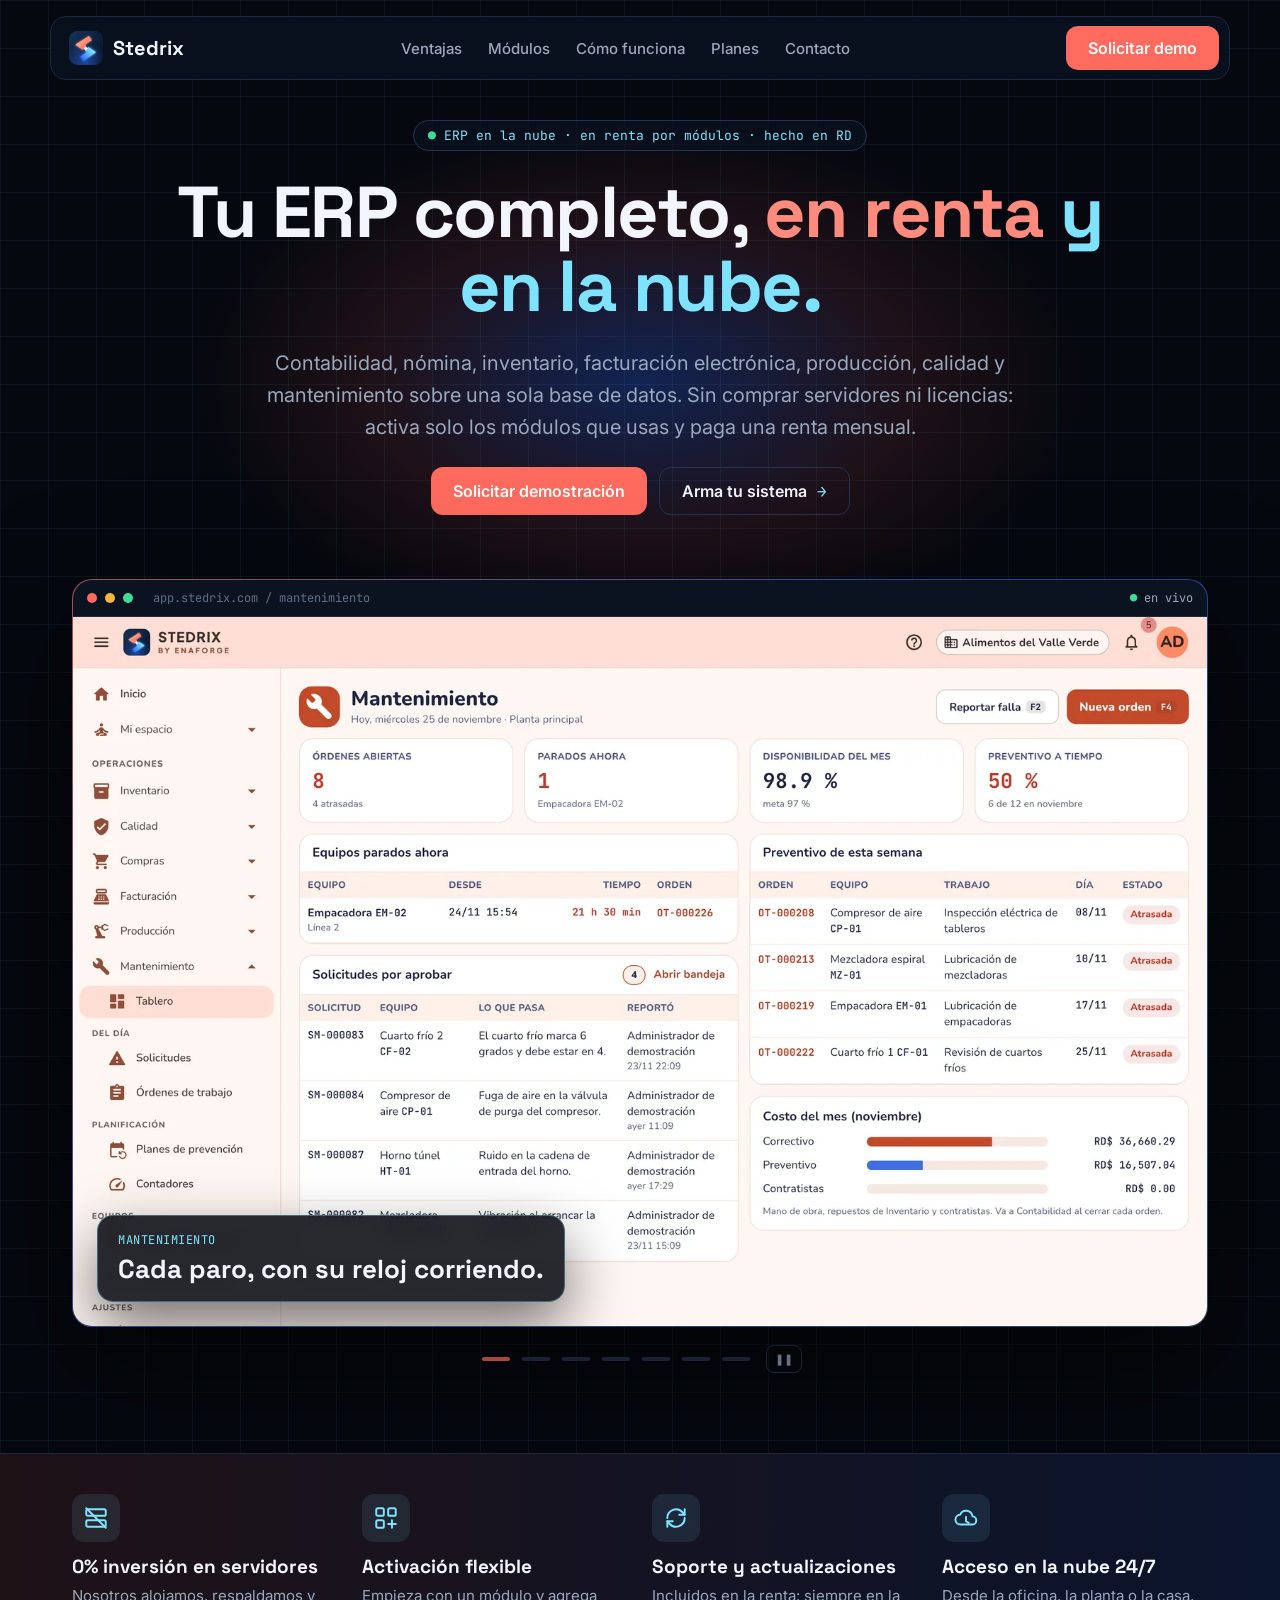
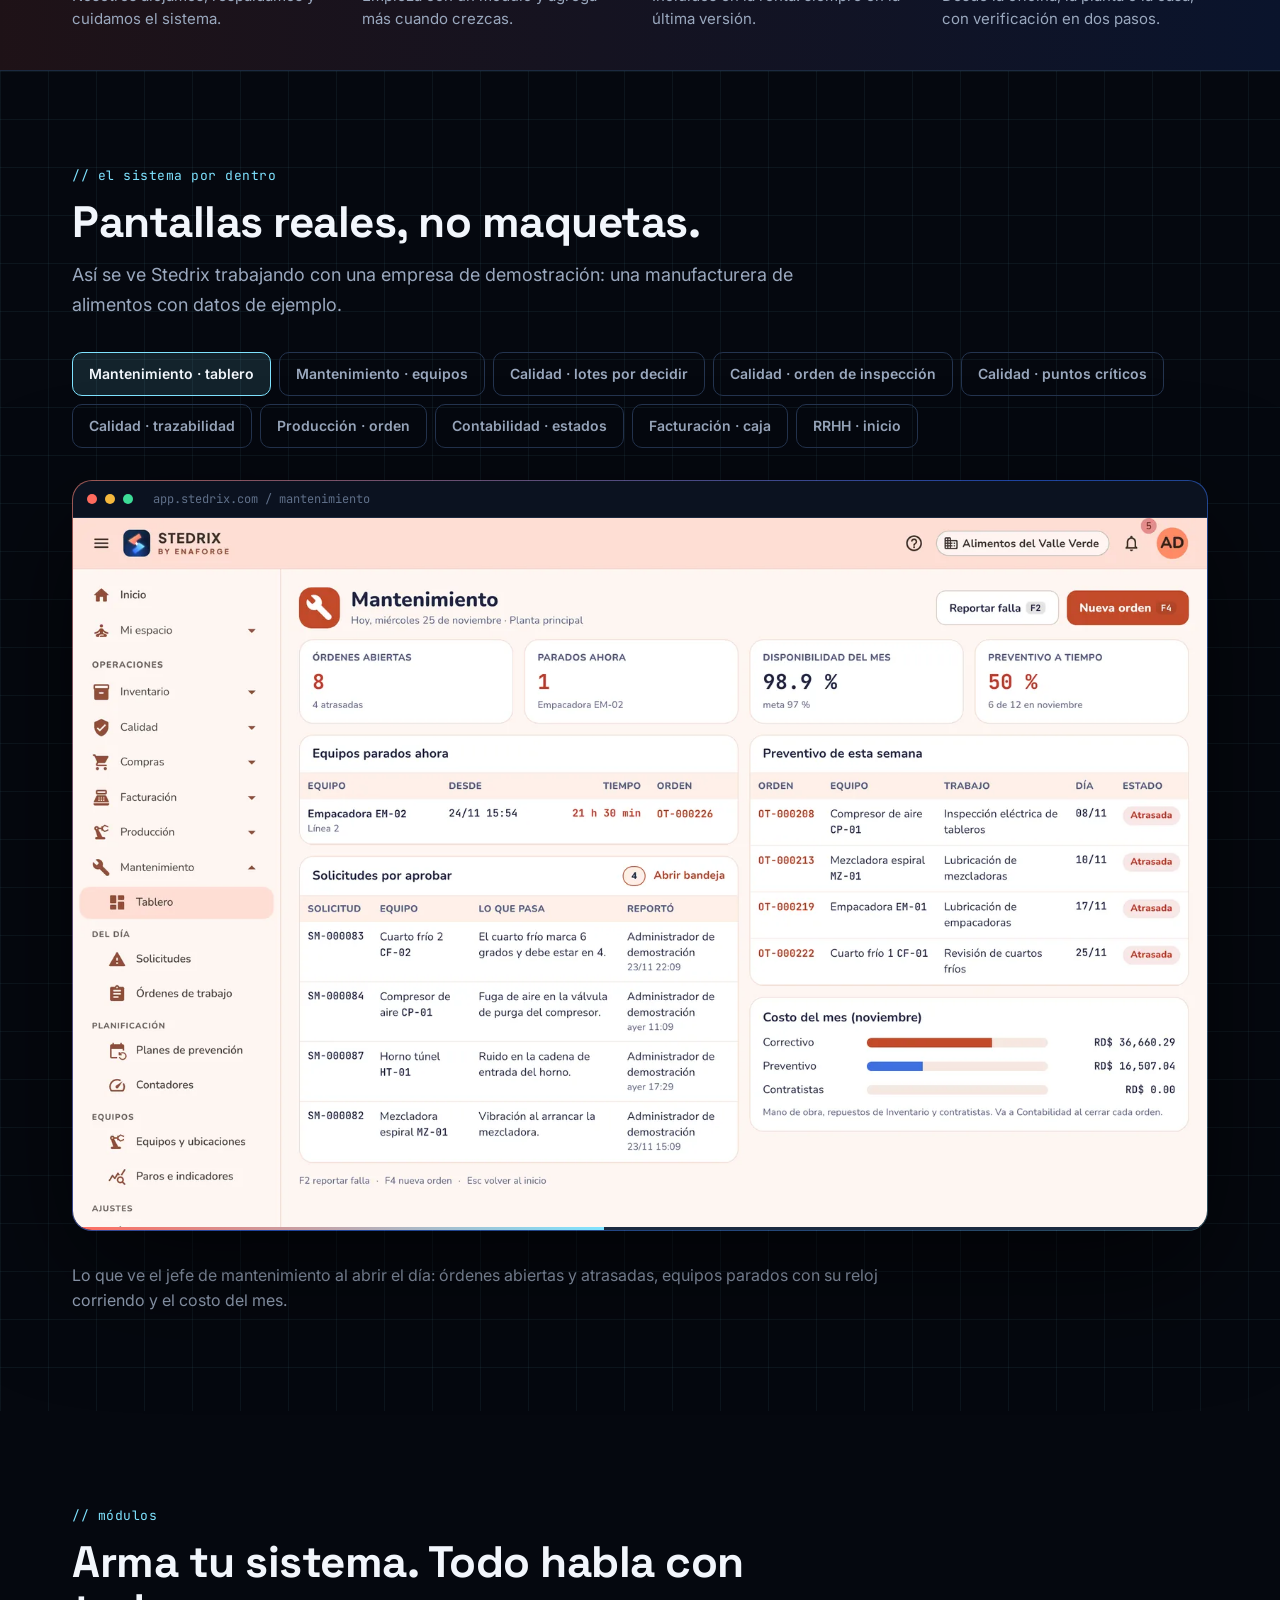
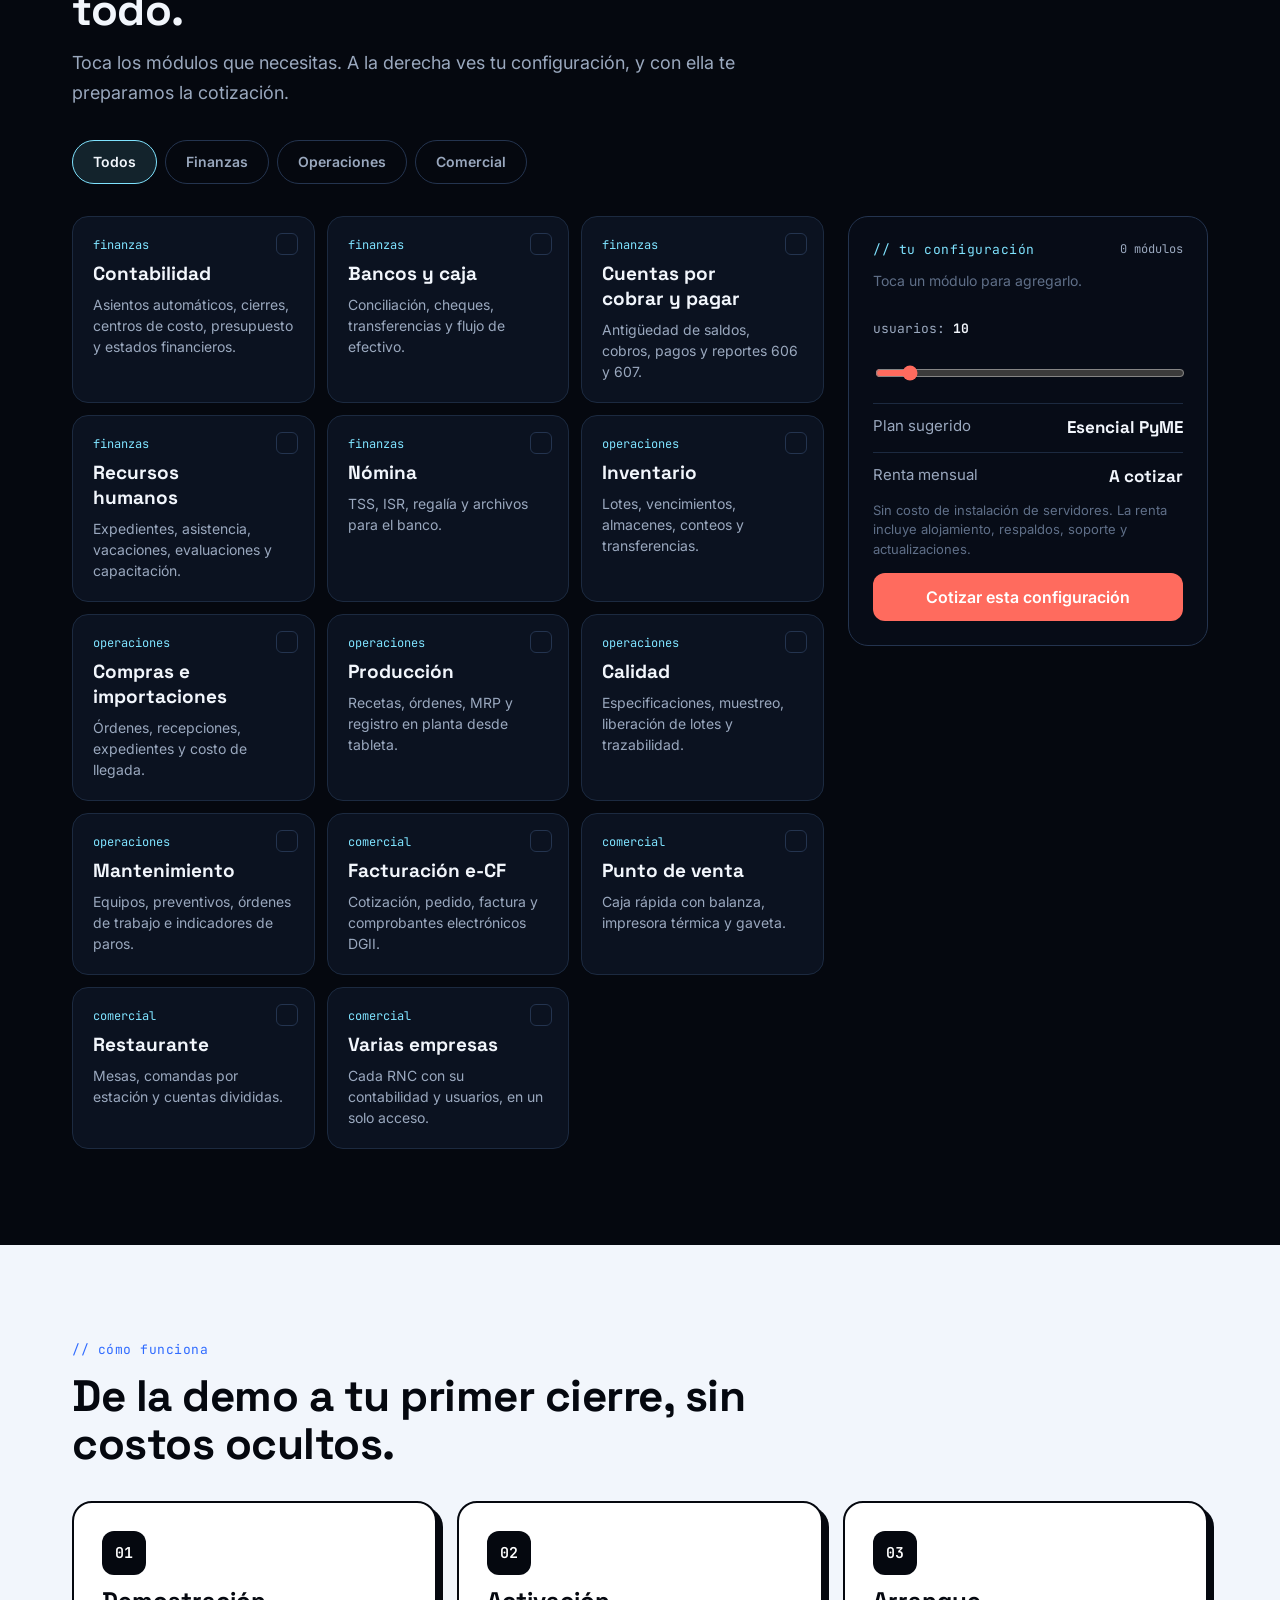
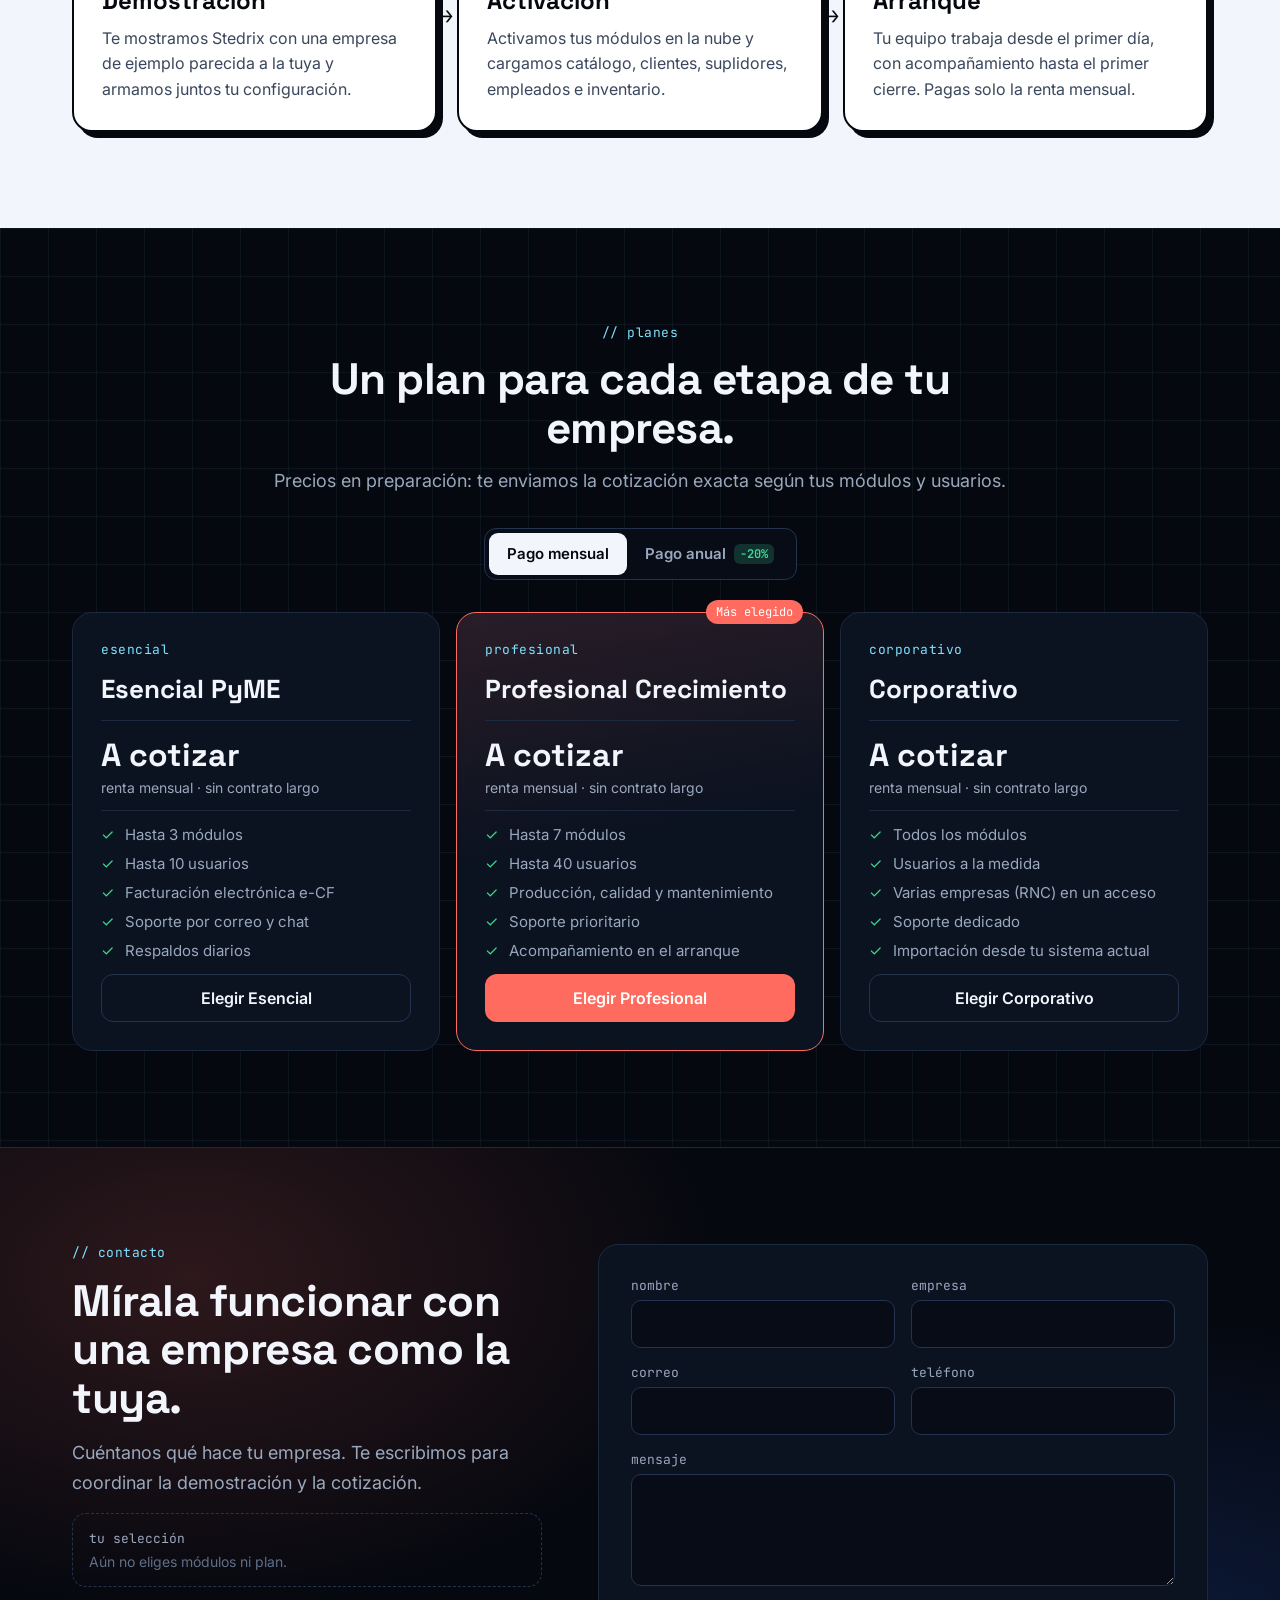
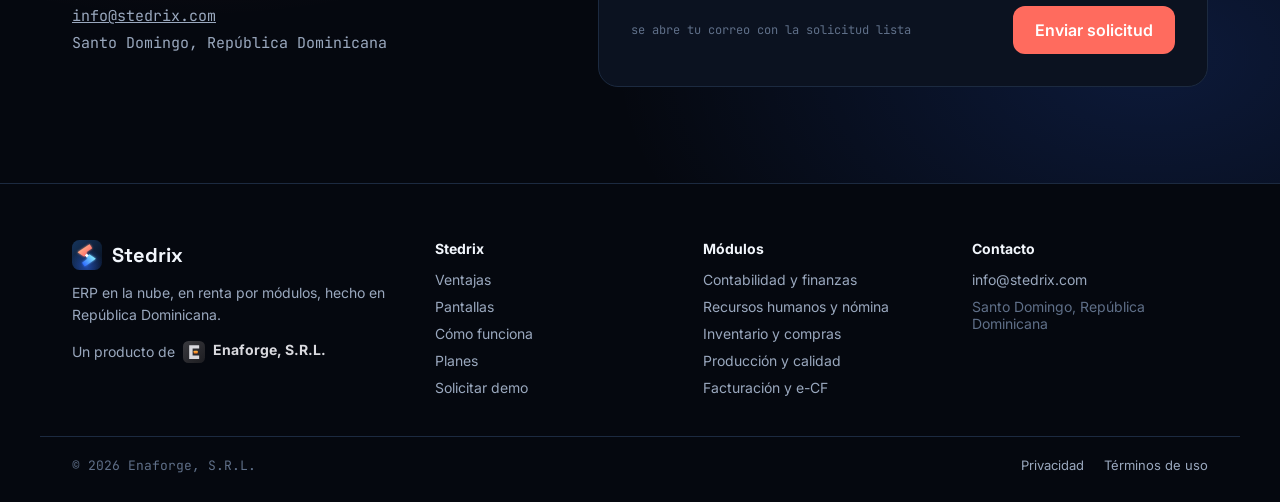
==== commit b7bbedd4: "Portada y pantallas con presentación automática estilo flyer Co-Authored-By: Claude Opus 5.5 <norepl" ====
--- a/index.html
+++ b/index.html
@@ -48,12 +48,13 @@
     </div>
     <div class="frame hero-frame">
       <div class="frame-in">
-        <div class="bar" aria-hidden="true"><span class="dot r"></span><span class="dot y"></span><span class="dot g"></span><span class="mono url">app.stedrix.com / mantenimiento</span><span class="live mono"><span class="ok">●</span> en vivo</span></div>
-        <img src="img/mant-tablero.webp" width="1600" height="1000" alt="Tablero de Mantenimiento de Stedrix con órdenes abiertas, equipos parados, disponibilidad y costo del mes, en una empresa de demostración" fetchpriority="high">
-      </div>
-      <div class="float f1 hide-sm" aria-hidden="true"><span class="mono k">DISPONIBILIDAD</span><b>98.9 %</b></div>
-      <div class="float f2 hide-sm" aria-hidden="true"><span class="mono k">e-CF</span><b class="c-green">Al día</b></div>
-    </div>
+        <div class="bar" aria-hidden="true"><span class="dot r"></span><span class="dot y"></span><span class="dot g"></span><span class="mono url" id="hero-url">app.stedrix.com / mantenimiento</span><span class="live mono"><span class="ok">●</span> en vivo</span></div>
+        <div class="slides" id="hero-slides" aria-roledescription="carrusel" aria-label="Pantallas de Stedrix">
+          <div class="flyer" aria-live="polite"><span class="mono flyer-k" id="hero-k"></span><b id="hero-t"></b></div>
+        </div>
+      </div>
+    </div>
+    <div class="hero-ctl"><div class="dots" id="hero-dots" role="group" aria-label="Elegir pantalla"></div><button type="button" class="pause" id="hero-pause" aria-label="Pausar la presentación">❚❚</button></div>
   </div>
 </section>
 
@@ -87,7 +88,8 @@
     <div class="frame">
       <div class="frame-in">
         <div class="bar" aria-hidden="true"><span class="dot r"></span><span class="dot y"></span><span class="dot g"></span><span class="mono url" id="shot-path"></span></div>
-        <img id="shot-img" role="tabpanel" width="1600" height="1000" alt="" loading="lazy">
+        <div class="slides" id="gal-slides" role="tabpanel"></div>
+        <div class="prog" aria-hidden="true"><span id="gal-prog"></span></div>
       </div>
     </div>
     <p id="shot-cap" class="cap"></p>
--- a/estilo.css
+++ b/estilo.css
@@ -43,7 +43,7 @@
 .frame{position:relative;border-radius:20px;padding:1px;background:linear-gradient(135deg,rgba(255,138,126,0.6),rgba(47,107,255,0.6) 50%,rgba(127,227,255,0.3));box-shadow:0 40px 120px rgba(0,0,0,0.6)}
 .frame-in{border-radius:19px;overflow:hidden;background:var(--panel)}
 .frame img{display:block;width:100%;height:auto}
-.hero-frame{width:100%;margin-top:40px;text-align:left}
+.hero-frame{width:100%;margin-top:40px;text-align:left;cursor:default}
 .bar{display:flex;align-items:center;gap:8px;padding:10px 14px;border-bottom:1px solid var(--line)}
 .dot{width:10px;height:10px;border-radius:50%}.dot.r{background:var(--coral)}.dot.y{background:#F5B83D}.dot.g{background:var(--green)}
 .url{margin-left:12px;font-size:12px;color:var(--dim)}
@@ -165,3 +165,22 @@
 @media (max-width:760px){.wrap{padding:0 16px}.h1{font-size:42px}.h2{font-size:32px}.hero-p{font-size:18px}.hide-sm{display:none !important}.sec{padding:64px 0}.form{grid-template-columns:1fr}.full{grid-column:auto}.form-box{padding:20px}.pillars{grid-template-columns:1fr}.foot-grid{grid-template-columns:1fr}.top{padding:0 8px}.nav{padding:8px 8px 8px 14px}}
 @media (prefers-reduced-motion:reduce){html{scroll-behavior:auto}*{animation:none !important;transition:none !important}}
 .form[hidden]{display:none}
+/* carruseles estilo flyer */
+.slides{position:relative;aspect-ratio:16/10;overflow:hidden;background:#0B1220}
+.slides img{position:absolute;inset:0;width:100%;height:100%;object-fit:cover;object-position:top left;opacity:0;transform:scale(1.04);transition:opacity .9s ease,transform 6.5s ease-out}
+.slides img.on{opacity:1;transform:scale(1)}
+.flyer{position:absolute;left:24px;bottom:24px;z-index:2;max-width:min(520px,80%);display:flex;flex-direction:column;gap:6px;padding:16px 20px;border-radius:16px;background:rgba(5,8,15,0.86);border:1px solid rgba(127,227,255,0.35);box-shadow:0 24px 60px rgba(0,0,0,.55);backdrop-filter:blur(10px);-webkit-backdrop-filter:blur(10px)}
+.flyer-k{font-size:12px;color:var(--cyan);letter-spacing:.5px}
+.flyer b{font-family:'Space Grotesk',sans-serif;font-size:26px;line-height:1.2;color:var(--txt)}
+.flyer.swap{animation:flyin .6s ease-out}
+@keyframes flyin{from{opacity:0;transform:translateY(14px)}}
+.hero-ctl{display:flex;align-items:center;gap:12px;margin-top:-6px}
+.dots{display:flex;gap:4px;justify-content:center}
+.dots button{width:36px;height:24px;padding:0;border:0;background:transparent;cursor:pointer;display:grid;place-items:center}
+.dots button::before{content:"";width:28px;height:4px;border-radius:2px;background:var(--line2);transition:background .2s}
+.dots button[aria-current="true"]::before{background:var(--coral)}
+.pause{min-width:36px;min-height:28px;border-radius:8px;border:1px solid var(--line2);background:transparent;color:var(--muted);font-size:11px;cursor:pointer}
+.pause:hover{color:var(--txt)}
+.prog{height:3px;background:var(--line)}
+.prog span{display:block;height:100%;width:0;background:linear-gradient(90deg,var(--coral),var(--cyan))}
+@media (max-width:760px){.live{display:none}.url{white-space:nowrap;overflow:hidden;text-overflow:ellipsis}.flyer{left:10px;bottom:10px;padding:10px 12px;border-radius:12px}.flyer b{font-size:16px}.flyer-k{font-size:10px}}
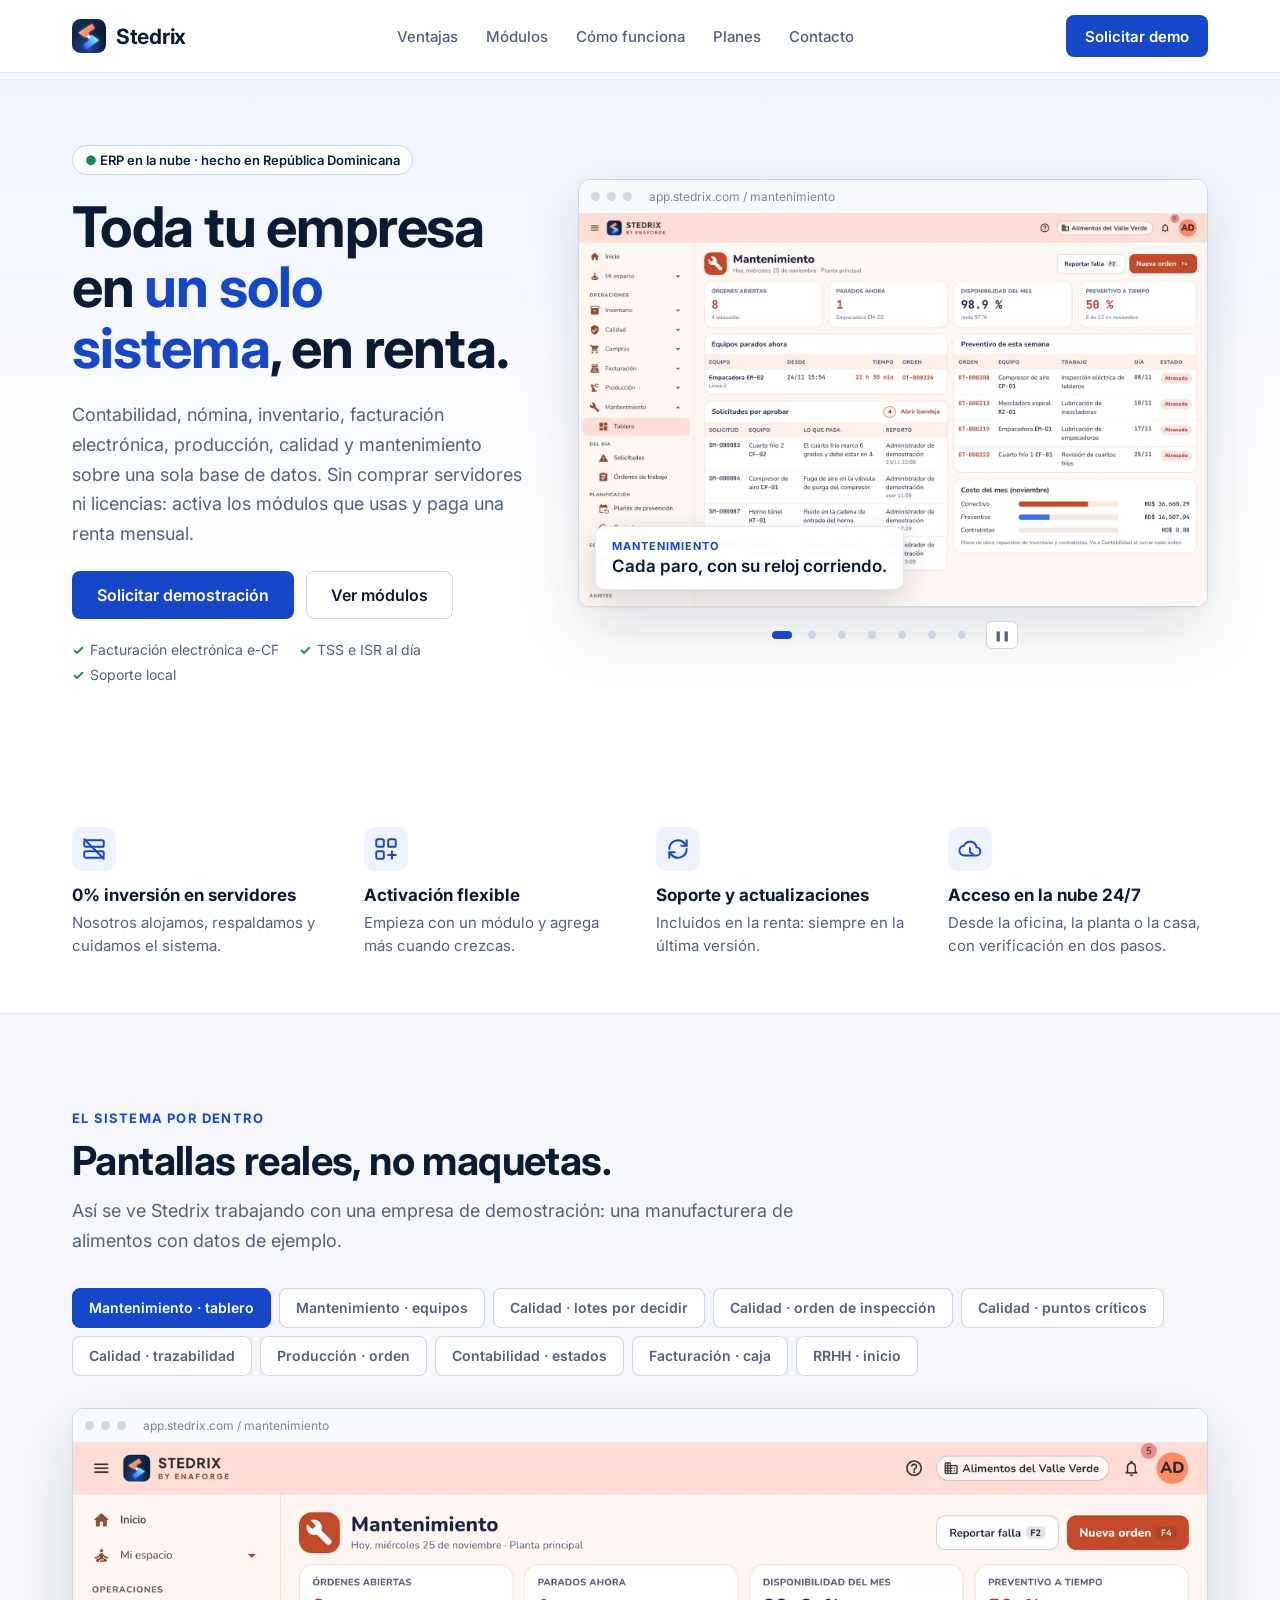
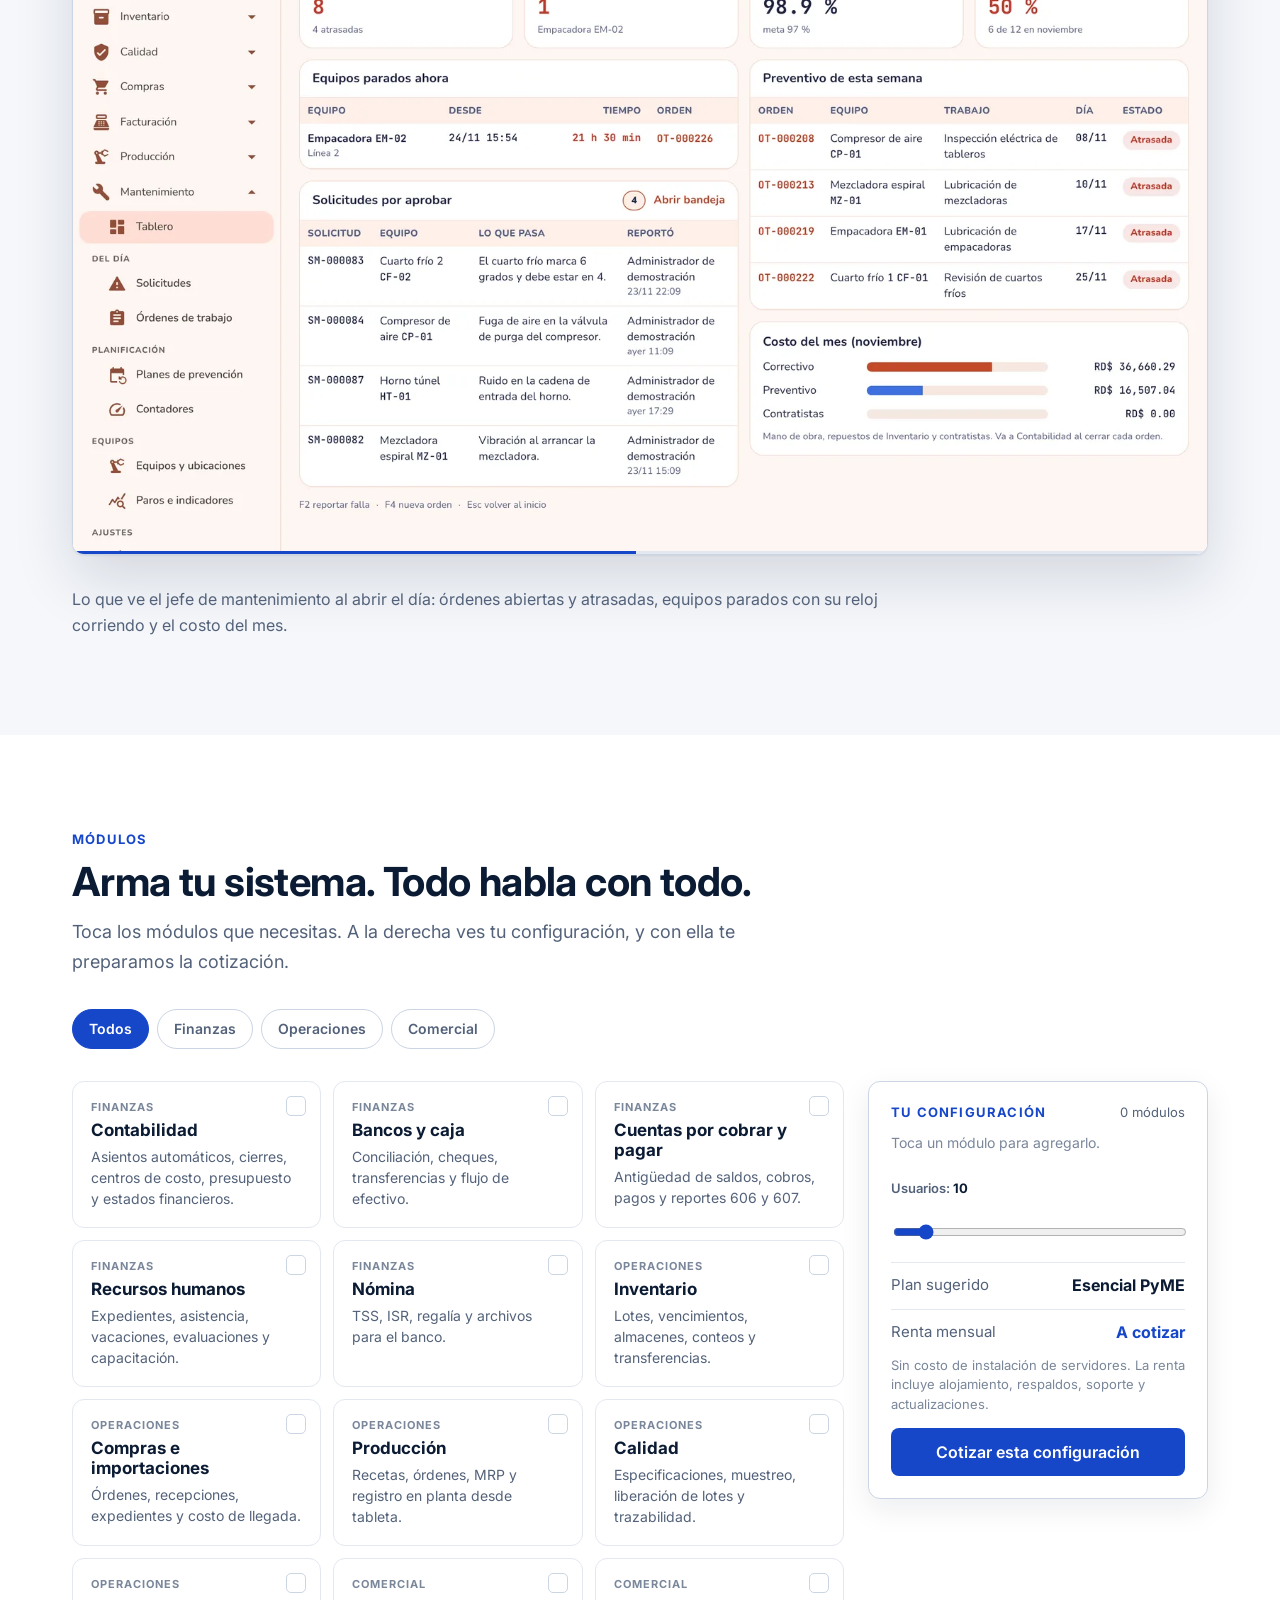
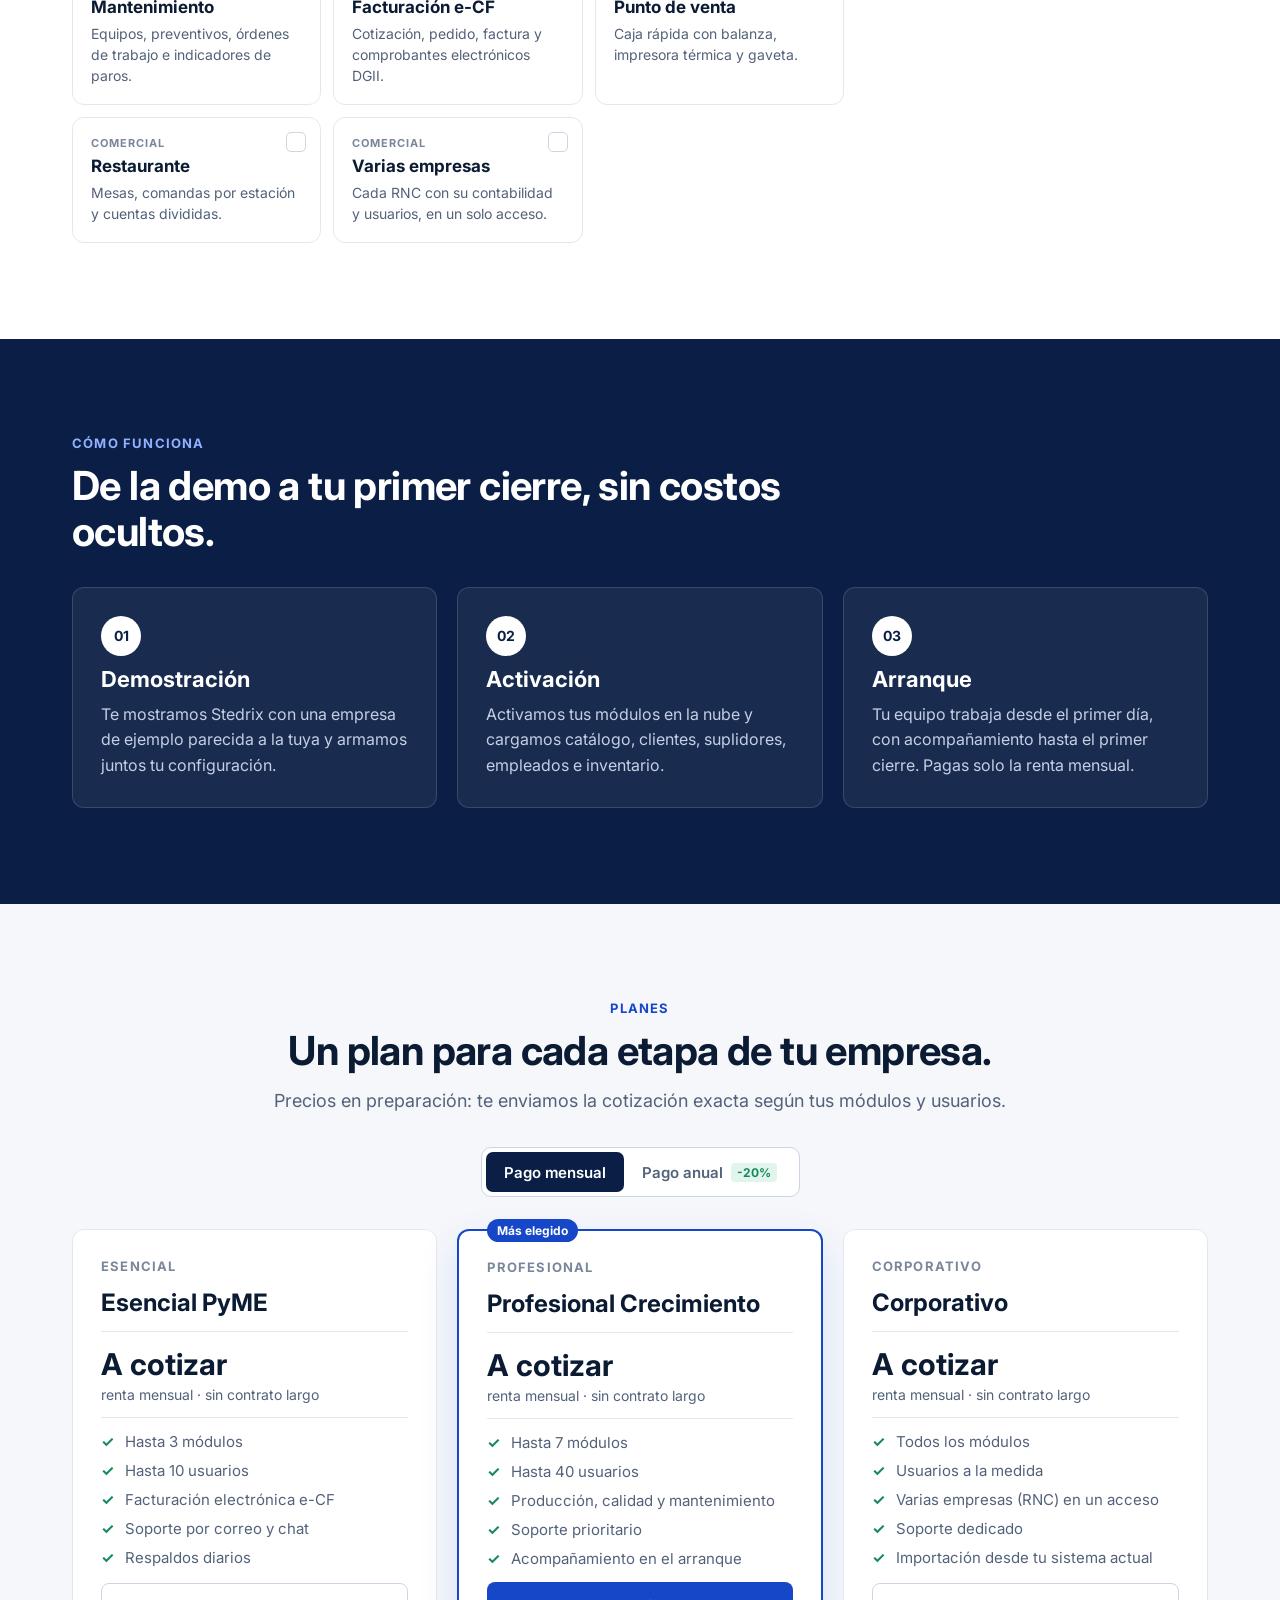
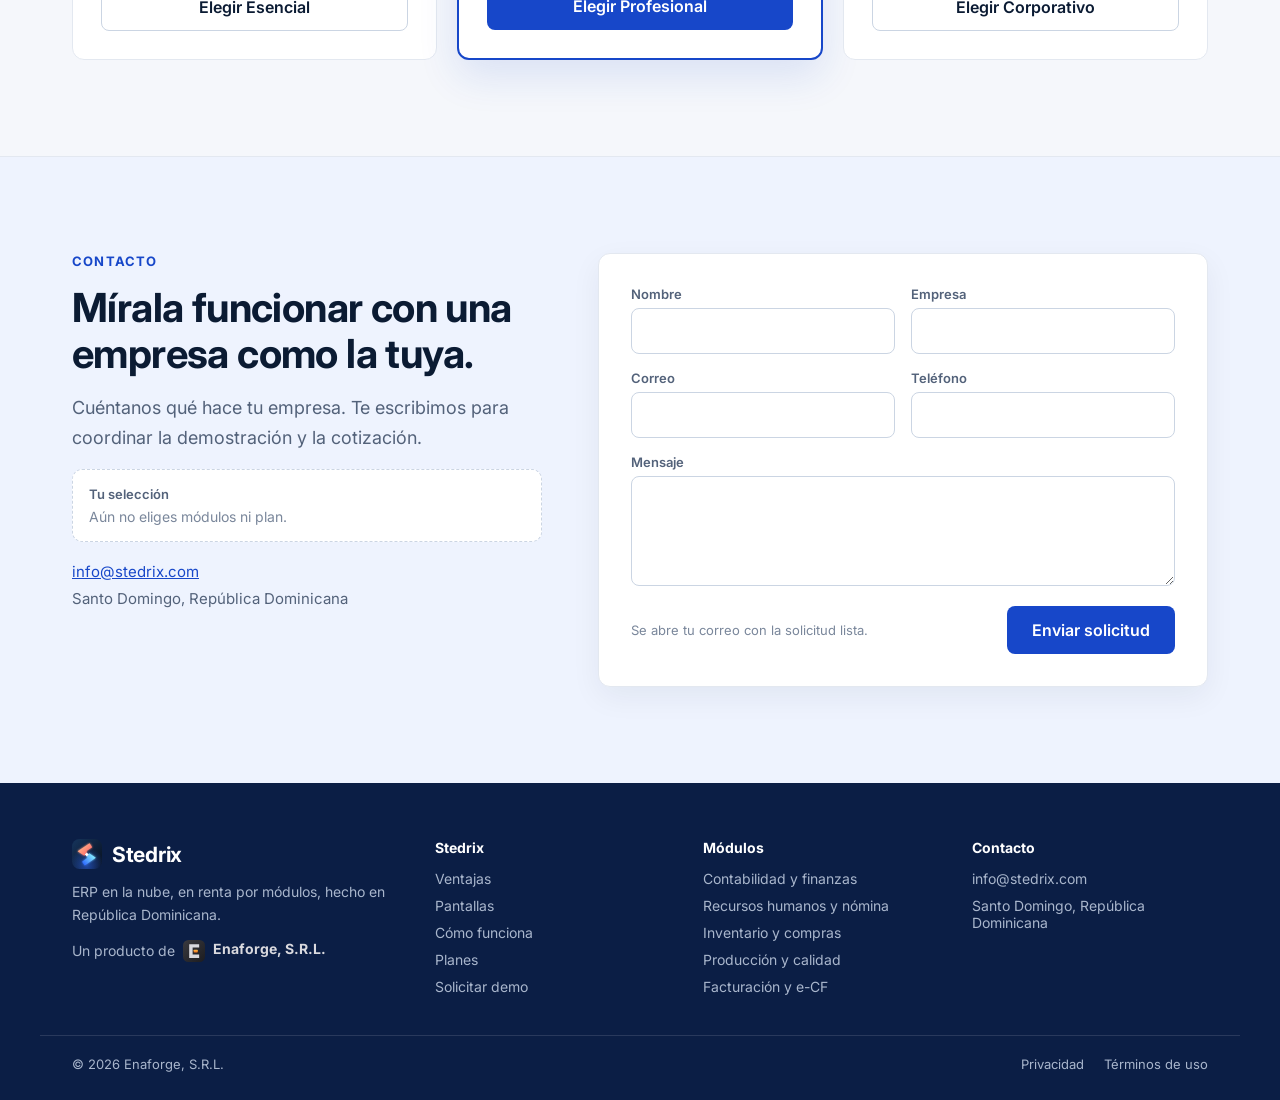
==== commit 8ba3d27e: "Página con estilo claro y corporativo; presentación con fundido suave Co-Authored-By: Claude Opus 5." ====
--- a/index.html
+++ b/index.html
@@ -9,13 +9,13 @@
 <meta property="og:description" content="ERP en la nube hecho en República Dominicana. Sin servidores, por módulos y con soporte incluido.">
 <meta property="og:image" content="https://stedrix.com/img/mant-tablero.webp">
 <meta property="og:url" content="https://stedrix.com/">
-<meta name="theme-color" content="#05080F">
+<meta name="theme-color" content="#1747C9">
 <link rel="icon" href="favicon.svg" type="image/svg+xml">
 <link rel="icon" href="favicon.ico" sizes="any">
 <link rel="apple-touch-icon" href="apple-touch-icon.png">
 <link rel="preconnect" href="https://fonts.googleapis.com">
 <link rel="preconnect" href="https://fonts.gstatic.com" crossorigin>
-<link href="https://fonts.googleapis.com/css2?family=Inter:wght@400;500;600;700&family=Space+Grotesk:wght@500;600;700&family=JetBrains+Mono:wght@500;600&display=swap" rel="stylesheet">
+<link href="https://fonts.googleapis.com/css2?family=Inter:wght@400;500;600;700&display=swap" rel="stylesheet">
 <link rel="stylesheet" href="estilo.css">
 </head>
 <body>
@@ -30,31 +30,35 @@
       <a href="#planes">Planes</a>
       <a href="#contacto">Contacto</a>
     </div>
-    <a href="#contacto" class="btn btn-coral nav-cta">Solicitar demo</a>
+    <a href="#contacto" class="btn btn-primary nav-cta">Solicitar demo</a>
   </nav>
 </header>
 
 <main>
 <!-- HERO -->
-<section id="inicio" class="grid-bg hero">
-  <div class="glow" aria-hidden="true"></div>
+<section id="inicio" class="hero">
   <div class="wrap hero-in">
-    <span class="pill"><span class="ok">●</span> ERP en la nube · en renta por módulos · hecho en RD</span>
-    <h1 class="h1">Tu ERP completo, <span class="c-coral">en renta</span> <span class="c-cyan">y en la nube.</span></h1>
-    <p class="hero-p">Contabilidad, nómina, inventario, facturación electrónica, producción, calidad y mantenimiento sobre una sola base de datos. Sin comprar servidores ni licencias: activa solo los módulos que usas y paga una renta mensual.</p>
-    <div class="row-c">
-      <a href="#contacto" class="btn btn-coral">Solicitar demostración</a>
-      <a href="#modulos" class="btn btn-ghost">Arma tu sistema <span class="mono c-cyan">→</span></a>
-    </div>
-    <div class="frame hero-frame">
-      <div class="frame-in">
-        <div class="bar" aria-hidden="true"><span class="dot r"></span><span class="dot y"></span><span class="dot g"></span><span class="mono url" id="hero-url">app.stedrix.com / mantenimiento</span><span class="live mono"><span class="ok">●</span> en vivo</span></div>
-        <div class="slides" id="hero-slides" aria-roledescription="carrusel" aria-label="Pantallas de Stedrix">
-          <div class="flyer" aria-live="polite"><span class="mono flyer-k" id="hero-k"></span><b id="hero-t"></b></div>
+    <div class="hero-txt">
+      <span class="pill"><span class="ok">●</span> ERP en la nube · hecho en República Dominicana</span>
+      <h1 class="h1">Toda tu empresa en <span class="c-brand">un solo sistema</span>, en renta.</h1>
+      <p class="hero-p">Contabilidad, nómina, inventario, facturación electrónica, producción, calidad y mantenimiento sobre una sola base de datos. Sin comprar servidores ni licencias: activa los módulos que usas y paga una renta mensual.</p>
+      <div class="row-c">
+        <a href="#contacto" class="btn btn-primary">Solicitar demostración</a>
+        <a href="#modulos" class="btn btn-ghost">Ver módulos</a>
+      </div>
+      <ul class="hero-ticks"><li>Facturación electrónica e-CF</li><li>TSS e ISR al día</li><li>Soporte local</li></ul>
+    </div>
+    <div class="hero-vis">
+      <div class="frame hero-frame">
+        <div class="frame-in">
+          <div class="bar" aria-hidden="true"><span class="dot r"></span><span class="dot y"></span><span class="dot g"></span><span class="url" id="hero-url">app.stedrix.com / mantenimiento</span></div>
+          <div class="slides" id="hero-slides" aria-roledescription="carrusel" aria-label="Pantallas de Stedrix">
+            <div class="flyer" aria-live="polite"><span class="flyer-k" id="hero-k"></span><b id="hero-t"></b></div>
+          </div>
         </div>
       </div>
-    </div>
-    <div class="hero-ctl"><div class="dots" id="hero-dots" role="group" aria-label="Elegir pantalla"></div><button type="button" class="pause" id="hero-pause" aria-label="Pausar la presentación">❚❚</button></div>
+      <div class="hero-ctl"><div class="dots" id="hero-dots" role="group" aria-label="Elegir pantalla"></div><button type="button" class="pause" id="hero-pause" aria-label="Pausar la presentación">❚❚</button></div>
+    </div>
   </div>
 </section>
 
@@ -77,10 +81,10 @@
 </section>
 
 <!-- PANTALLAS REALES -->
-<section id="por-dentro" class="grid-bg sec">
+<section id="por-dentro" class="sec alt">
   <div class="wrap stack-32">
     <div class="head">
-      <span class="tag">// el sistema por dentro</span>
+      <span class="tag">el sistema por dentro</span>
       <h2 class="h2">Pantallas reales, no maquetas.</h2>
       <p class="lead">Así se ve Stedrix trabajando con una empresa de demostración: una manufacturera de alimentos con datos de ejemplo.</p>
     </div>
@@ -100,7 +104,7 @@
 <section id="modulos" class="sec">
   <div class="wrap stack-32">
     <div class="head">
-      <span class="tag">// módulos</span>
+      <span class="tag">módulos</span>
       <h2 class="h2">Arma tu sistema. Todo habla con todo.</h2>
       <p class="lead">Toca los módulos que necesitas. A la derecha ves tu configuración, y con ella te preparamos la cotización.</p>
     </div>
@@ -113,14 +117,14 @@
     <div class="mod-layout">
       <div class="mod-grid" id="mod-grid"></div>
       <aside class="sim" aria-label="Simulador de tu configuración">
-        <div class="sim-head"><span class="tag">// tu configuración</span><span class="mono sim-count" id="sim-count">0 módulos</span></div>
+        <div class="sim-head"><span class="tag">Tu configuración</span><span class="mono sim-count" id="sim-count">0 módulos</span></div>
         <ul class="sim-list" id="sim-list"><li class="muted">Toca un módulo para agregarlo.</li></ul>
-        <label class="lbl" for="sim-users">usuarios: <b id="sim-users-v" class="c-white">10</b></label>
+        <label class="lbl" for="sim-users">Usuarios: <b id="sim-users-v" class="c-white">10</b></label>
         <input type="range" id="sim-users" min="1" max="100" value="10" class="range">
         <div class="sim-row"><span>Plan sugerido</span><b id="sim-plan">Esencial PyME</b></div>
         <div class="sim-row"><span>Renta mensual</span><b class="c-cyan">A cotizar</b></div>
         <p class="sim-note">Sin costo de instalación de servidores. La renta incluye alojamiento, respaldos, soporte y actualizaciones.</p>
-        <a href="#contacto" class="btn btn-coral full-w" id="sim-go">Cotizar esta configuración</a>
+        <a href="#contacto" class="btn btn-primary full-w" id="sim-go">Cotizar esta configuración</a>
       </aside>
     </div>
   </div>
@@ -130,7 +134,7 @@
 <section id="como-funciona" class="sec how">
   <div class="wrap stack-32">
     <div class="head">
-      <span class="tag">// cómo funciona</span>
+      <span class="tag">cómo funciona</span>
       <h2 class="h2">De la demo a tu primer cierre, sin costos ocultos.</h2>
     </div>
     <ol class="steps">
@@ -142,10 +146,10 @@
 </section>
 
 <!-- PLANES -->
-<section id="planes" class="grid-bg sec">
+<section id="planes" class="sec alt">
   <div class="wrap stack-32">
     <div class="head center">
-      <span class="tag">// planes</span>
+      <span class="tag">planes</span>
       <h2 class="h2">Un plan para cada etapa de tu empresa.</h2>
       <p class="lead">Precios en preparación: te enviamos la cotización exacta según tus módulos y usuarios.</p>
     </div>
@@ -167,7 +171,7 @@
         <h3>Profesional Crecimiento</h3>
         <div class="price"><b>A cotizar</b><span class="per" data-per></span></div>
         <ul><li>Hasta 7 módulos</li><li>Hasta 40 usuarios</li><li>Producción, calidad y mantenimiento</li><li>Soporte prioritario</li><li>Acompañamiento en el arranque</li></ul>
-        <button type="button" class="btn btn-coral full-w" data-elegir>Elegir Profesional</button>
+        <button type="button" class="btn btn-primary full-w" data-elegir>Elegir Profesional</button>
       </article>
       <article class="plan" data-plan="Corporativo">
         <span class="tag">corporativo</span>
@@ -184,25 +188,25 @@
 <section id="contacto" class="sec cta">
   <div class="wrap cta-in">
     <div class="cta-txt">
-      <span class="tag">// contacto</span>
+      <span class="tag">contacto</span>
       <h2 class="h2">Mírala funcionar con una empresa como la tuya.</h2>
       <p class="lead">Cuéntanos qué hace tu empresa. Te escribimos para coordinar la demostración y la cotización.</p>
       <div class="sel" aria-live="polite">
-        <span class="lbl">tu selección</span>
+        <span class="lbl">Tu selección</span>
         <div id="sel-chips" class="sel-chips"><span class="muted">Aún no eliges módulos ni plan.</span></div>
       </div>
       <p class="mono contact"><a href="mailto:info@stedrix.com">info@stedrix.com</a><br>Santo Domingo, República Dominicana</p>
     </div>
     <div class="form-box">
       <form id="form" class="form" aria-label="Solicitar demostración">
-        <div><label class="lbl" for="t-nombre">nombre</label><input class="in" id="t-nombre" name="nombre" type="text" autocomplete="name" required></div>
-        <div><label class="lbl" for="t-empresa">empresa</label><input class="in" id="t-empresa" name="empresa" type="text" autocomplete="organization" required></div>
-        <div><label class="lbl" for="t-correo">correo</label><input class="in" id="t-correo" name="correo" type="email" autocomplete="email" required></div>
-        <div><label class="lbl" for="t-tel">teléfono</label><input class="in" id="t-tel" name="telefono" type="tel" autocomplete="tel"></div>
-        <div class="full"><label class="lbl" for="t-msg">mensaje</label><textarea class="in" id="t-msg" name="mensaje" rows="4"></textarea></div>
+        <div><label class="lbl" for="t-nombre">Nombre</label><input class="in" id="t-nombre" name="nombre" type="text" autocomplete="name" required></div>
+        <div><label class="lbl" for="t-empresa">Empresa</label><input class="in" id="t-empresa" name="empresa" type="text" autocomplete="organization" required></div>
+        <div><label class="lbl" for="t-correo">Correo</label><input class="in" id="t-correo" name="correo" type="email" autocomplete="email" required></div>
+        <div><label class="lbl" for="t-tel">Teléfono</label><input class="in" id="t-tel" name="telefono" type="tel" autocomplete="tel"></div>
+        <div class="full"><label class="lbl" for="t-msg">Mensaje</label><textarea class="in" id="t-msg" name="mensaje" rows="4"></textarea></div>
         <div class="full form-foot">
-          <span class="mono hint">se abre tu correo con la solicitud lista</span>
-          <button type="submit" class="btn btn-coral">Enviar solicitud</button>
+          <span class="mono hint">Se abre tu correo con la solicitud lista.</span>
+          <button type="submit" class="btn btn-primary">Enviar solicitud</button>
         </div>
       </form>
       <div id="ok" class="ok-box" hidden tabindex="-1">
--- a/estilo.css
+++ b/estilo.css
@@ -1,186 +1,179 @@
-:root{color-scheme:dark;--bg:#05080F;--panel:#0B1220;--line:#1C2A40;--line2:#24344F;--txt:#F2F6FC;--muted:#9AA8BE;--dim:#5F6F88;--coral:#FF6B5E;--coral2:#FF8A7E;--cyan:#7FE3FF;--blue:#2F6BFF;--green:#3DDC97}
+:root{--bg:#FFFFFF;--alt:#F5F7FB;--panel:#FFFFFF;--line:#E3E8F0;--line2:#CBD5E3;--txt:#0B1B33;--muted:#53627A;--dim:#7A879B;--brand:#1747C9;--brand2:#0F37A3;--navy:#0B1E45;--coral:#F2604F;--cyan:#1AA3D9;--green:#17895B;--tint:#EEF3FE}
 *{box-sizing:border-box}
-html{scroll-behavior:smooth;scroll-padding-top:100px}
-body{margin:0;background:var(--bg);font-family:'Inter',system-ui,sans-serif;color:var(--txt)}
+html{scroll-behavior:smooth;scroll-padding-top:90px}
+body{margin:0;background:var(--bg);font-family:'Inter',system-ui,-apple-system,'Segoe UI',sans-serif;color:var(--txt);-webkit-font-smoothing:antialiased}
 img{max-width:100%}
-a{color:var(--cyan)}a:hover{color:#B8F1FF}
+a{color:var(--brand)}a:hover{color:var(--brand2)}
 .wrap{max-width:1200px;margin:0 auto;padding:0 32px}
-.grid-bg{background-color:var(--bg);background-image:linear-gradient(rgba(127,227,255,0.06) 1px,transparent 1px),linear-gradient(90deg,rgba(127,227,255,0.06) 1px,transparent 1px);background-size:48px 48px}
-.mono{font-family:'JetBrains Mono',monospace}
-.tag{font-family:'JetBrains Mono',monospace;font-size:13px;color:var(--cyan);letter-spacing:0.5px}
-.c-coral{color:var(--coral2)}.c-cyan{color:var(--cyan)}.c-green{color:var(--green)}.c-white{color:var(--txt)}.ok{color:var(--green)}
+.mono{font-family:inherit}
+.tag{font-size:13px;font-weight:700;letter-spacing:1.2px;text-transform:uppercase;color:var(--brand)}
+.c-brand{color:var(--brand)}.c-cyan{color:var(--cyan)}.c-green{color:var(--green)}.c-white{color:var(--txt)}.ok{color:var(--green)}
 .muted{color:var(--dim)}
-.h1{font-family:'Space Grotesk',sans-serif;font-size:72px;line-height:1.03;margin:0;font-weight:700;letter-spacing:-1.5px;max-width:1000px}
-.h2{font-family:'Space Grotesk',sans-serif;font-size:44px;line-height:1.1;font-weight:700;margin:0;letter-spacing:-0.5px}
+.h1{font-size:56px;line-height:1.08;margin:0;font-weight:700;letter-spacing:-1.2px}
+.h2{font-size:40px;line-height:1.15;font-weight:700;margin:0;letter-spacing:-0.6px}
 .lead{font-size:18px;line-height:1.65;color:var(--muted);margin:0}
 .sec{padding:96px 0}
+.alt{background:var(--alt)}
 .stack-32{display:flex;flex-direction:column;gap:32px}
-.head{display:flex;flex-direction:column;gap:14px;max-width:760px}
+.head{display:flex;flex-direction:column;gap:12px;max-width:760px}
 .head.center{align-items:center;text-align:center;margin:0 auto}
-.btn{display:inline-flex;align-items:center;justify-content:center;gap:10px;min-height:48px;padding:0 22px;border-radius:12px;font-weight:600;font-size:16px;text-decoration:none;border:0;cursor:pointer;font-family:inherit;transition:background .15s,border-color .15s,transform .15s}
-.btn:active{transform:translateY(1px)}
-.btn-coral{background:var(--coral);color:#fff}.btn-coral:hover{background:var(--coral2);color:#fff}
-.btn-ghost{background:transparent;color:var(--txt);border:1px solid var(--line2)}.btn-ghost:hover{color:#fff;border-color:var(--cyan)}
+.btn{display:inline-flex;align-items:center;justify-content:center;gap:10px;min-height:48px;padding:0 24px;border-radius:8px;font-weight:600;font-size:16px;text-decoration:none;border:1px solid transparent;cursor:pointer;font-family:inherit;transition:background .15s,border-color .15s,color .15s}
+.btn-primary{background:var(--brand);color:#fff}.btn-primary:hover{background:var(--brand2);color:#fff}
+.btn-ghost{background:#fff;color:var(--txt);border-color:var(--line2)}.btn-ghost:hover{border-color:var(--brand);color:var(--brand)}
 .full-w{width:100%}
-:focus-visible{outline:2px solid var(--cyan);outline-offset:2px}
+:focus-visible{outline:2px solid var(--brand);outline-offset:2px}
 
 /* nav */
-.top{position:sticky;top:16px;z-index:10;padding:0 16px}
-.nav{max-width:1180px;margin:16px auto 0;display:flex;align-items:center;gap:20px;min-height:64px;padding:8px 10px 8px 18px;border-radius:16px;background:rgba(11,18,32,0.85);border:1px solid var(--line);backdrop-filter:blur(12px);-webkit-backdrop-filter:blur(12px)}
+.top{position:sticky;top:0;z-index:10;background:rgba(255,255,255,0.92);backdrop-filter:blur(10px);-webkit-backdrop-filter:blur(10px);border-bottom:1px solid var(--line)}
+.nav{max-width:1200px;margin:0 auto;display:flex;align-items:center;gap:24px;min-height:72px;padding:0 32px}
 .brand{display:flex;align-items:center;gap:10px;text-decoration:none}
-.brand span{font-family:'Space Grotesk',sans-serif;font-weight:700;font-size:20px;color:var(--txt)}
-.nav-links{display:flex;gap:26px;flex:1;justify-content:center}
+.brand span{font-weight:700;font-size:21px;color:var(--txt);letter-spacing:-0.3px}
+.nav-links{display:flex;gap:28px;flex:1;justify-content:center}
 .nav-links a{color:var(--muted);text-decoration:none;font-size:15px;font-weight:500}.nav-links a:hover{color:var(--txt)}
-.nav-cta{min-height:44px;margin-left:auto}
+.nav-cta{min-height:42px;margin-left:auto;padding:0 18px;font-size:15px}
 
 /* hero */
-.hero{position:relative;padding:120px 0 80px;margin-top:-80px;overflow:hidden}
-.glow{position:absolute;left:50%;top:120px;width:900px;max-width:100%;height:520px;transform:translateX(-50%);background:radial-gradient(closest-side,rgba(47,107,255,0.28),rgba(255,94,98,0.10) 60%,transparent);pointer-events:none}
-.hero-in{position:relative;display:flex;flex-direction:column;align-items:center;text-align:center;gap:24px}
-.pill{font-family:'JetBrains Mono',monospace;font-size:13px;color:var(--cyan);padding:6px 14px;border:1px solid var(--line2);border-radius:999px;background:rgba(11,18,32,0.7)}
-.hero-p{font-size:20px;line-height:1.6;color:var(--muted);margin:0;max-width:760px}
-.row-c{display:flex;gap:12px;flex-wrap:wrap;justify-content:center}
-.frame{position:relative;border-radius:20px;padding:1px;background:linear-gradient(135deg,rgba(255,138,126,0.6),rgba(47,107,255,0.6) 50%,rgba(127,227,255,0.3));box-shadow:0 40px 120px rgba(0,0,0,0.6)}
-.frame-in{border-radius:19px;overflow:hidden;background:var(--panel)}
-.frame img{display:block;width:100%;height:auto}
-.hero-frame{width:100%;margin-top:40px;text-align:left;cursor:default}
-.bar{display:flex;align-items:center;gap:8px;padding:10px 14px;border-bottom:1px solid var(--line)}
-.dot{width:10px;height:10px;border-radius:50%}.dot.r{background:var(--coral)}.dot.y{background:#F5B83D}.dot.g{background:var(--green)}
-.url{margin-left:12px;font-size:12px;color:var(--dim)}
-.live{margin-left:auto;font-size:12px;color:var(--muted)}
-.live .ok{animation:pulse 1.6s ease-in-out infinite}
-@keyframes pulse{50%{opacity:.25}}
-.float{position:absolute;background:rgba(11,18,32,0.92);border:1px solid var(--line2);border-radius:14px;padding:12px 16px;display:flex;flex-direction:column;gap:2px;box-shadow:0 20px 50px rgba(0,0,0,.5);backdrop-filter:blur(8px)}
-.float .k{font-size:11px;color:var(--dim)}
-.float b{font-family:'Space Grotesk',sans-serif;font-size:24px}
-.f1{left:-64px;top:30%}.f2{right:-64px;top:70%}
+.hero{padding:72px 0 88px;background:linear-gradient(180deg,var(--tint),#fff 70%)}
+.hero-in{display:grid;grid-template-columns:minmax(0,5fr) minmax(0,7fr);gap:56px;align-items:center}
+.hero-txt{display:flex;flex-direction:column;gap:22px}
+.pill{align-self:flex-start;font-size:13px;font-weight:600;color:var(--navy);padding:6px 12px;border:1px solid var(--line2);border-radius:999px;background:#fff}
+.hero-p{font-size:18px;line-height:1.65;color:var(--muted);margin:0}
+.row-c{display:flex;gap:12px;flex-wrap:wrap}
+.hero-ticks{list-style:none;margin:0;padding:0;display:flex;flex-wrap:wrap;gap:8px 20px;font-size:14px;color:var(--muted)}
+.hero-ticks li::before{content:"✓";color:var(--green);font-weight:700;margin-right:6px}
+.hero-vis{display:flex;flex-direction:column;gap:14px;min-width:0}
+.frame{border-radius:12px;border:1px solid var(--line2);background:#fff;box-shadow:0 1px 2px rgba(11,27,51,.06),0 24px 60px rgba(11,27,51,.14);overflow:hidden}
+.frame-in{background:#fff}
+.bar{display:flex;align-items:center;gap:7px;padding:9px 12px;border-bottom:1px solid var(--line);background:#F8FAFD}
+.dot{width:9px;height:9px;border-radius:50%;background:#D3DAE5}
+.url{margin-left:10px;font-size:12px;color:var(--dim);white-space:nowrap;overflow:hidden;text-overflow:ellipsis}
 
-/* ribbon */
-.ribbon{background:linear-gradient(90deg,rgba(255,107,94,0.10),rgba(47,107,255,0.12));border-top:1px solid var(--line);border-bottom:1px solid var(--line);padding:40px 0}
-.pillars{display:grid;grid-template-columns:repeat(4,minmax(0,1fr));gap:24px}
+/* carrusel: fundido suave */
+.slides{position:relative;aspect-ratio:16/10;overflow:hidden;background:#fff}
+.slides img{position:absolute;inset:0;width:100%;height:100%;object-fit:cover;object-position:top left;opacity:0;transition:opacity 1s ease}
+.slides img.on{opacity:1}
+.flyer{position:absolute;left:16px;bottom:16px;z-index:2;max-width:min(440px,80%);display:flex;flex-direction:column;gap:2px;padding:12px 16px;border-radius:10px;background:rgba(255,255,255,0.96);border:1px solid var(--line);box-shadow:0 10px 30px rgba(11,27,51,.16)}
+.flyer-k{font-size:11px;font-weight:700;letter-spacing:1px;color:var(--brand)}
+.flyer b{font-size:17px;line-height:1.3;color:var(--txt);font-weight:600}
+.flyer.swap{animation:fadeup .6s ease both}
+@keyframes fadeup{from{opacity:0;transform:translateY(6px)}}
+.hero-ctl{display:flex;align-items:center;justify-content:center;gap:10px}
+.dots{display:flex;gap:2px}
+.dots button{width:28px;height:24px;padding:0;border:0;background:transparent;cursor:pointer;display:grid;place-items:center}
+.dots button::before{content:"";width:8px;height:8px;border-radius:50%;background:var(--line2);transition:background .2s,width .2s}
+.dots button[aria-current="true"]::before{background:var(--brand);width:20px;border-radius:4px}
+.pause{min-width:32px;min-height:28px;border-radius:6px;border:1px solid var(--line2);background:#fff;color:var(--muted);font-size:10px;cursor:pointer}
+.pause:hover{color:var(--txt)}
+.prog{height:3px;background:var(--line)}
+.prog span{display:block;height:100%;width:0;background:var(--brand)}
+
+/* ventajas */
+.ribbon{padding:56px 0;border-bottom:1px solid var(--line)}
+.pillars{display:grid;grid-template-columns:repeat(4,minmax(0,1fr));gap:32px}
 .pillar{display:flex;flex-direction:column;gap:6px}
-.pillar .ic{width:48px;height:48px;border-radius:12px;display:grid;place-items:center;background:rgba(127,227,255,0.10);color:var(--cyan);margin-bottom:6px}
-.pillar b{font-family:'Space Grotesk',sans-serif;font-size:19px}
-.pillar span:last-child{color:var(--muted);font-size:15px;line-height:1.5}
+.pillar .ic{width:44px;height:44px;border-radius:10px;display:grid;place-items:center;background:var(--tint);color:var(--brand);margin-bottom:8px}
+.pillar b{font-size:17px}
+.pillar span:last-child{color:var(--muted);font-size:15px;line-height:1.55}
 
-/* tabs */
+/* pestañas y filtros */
 .tabs,.chips{display:flex;gap:8px;flex-wrap:wrap}
-.tab,.chip{min-height:44px;padding:0 16px;border-radius:10px;border:1px solid var(--line2);background:transparent;color:var(--muted);font-family:inherit;font-size:14px;font-weight:600;cursor:pointer}
-.tab:hover,.chip:hover{color:var(--txt)}
-.tab[aria-selected="true"],.chip[aria-pressed="true"]{border-color:var(--cyan);background:rgba(127,227,255,0.12);color:var(--txt)}
-.chip{border-radius:999px;padding:0 20px}
+.tab,.chip{min-height:40px;padding:0 16px;border-radius:8px;border:1px solid var(--line2);background:#fff;color:var(--muted);font-family:inherit;font-size:14px;font-weight:600;cursor:pointer}
+.tab:hover,.chip:hover{color:var(--txt);border-color:var(--dim)}
+.tab[aria-selected="true"],.chip[aria-pressed="true"]{border-color:var(--brand);background:var(--brand);color:#fff}
+.chip{border-radius:999px}
 .cap{margin:0;font-size:16px;line-height:1.6;color:var(--muted);max-width:820px;min-height:52px}
 
 /* módulos */
-.mod-layout{display:grid;grid-template-columns:minmax(0,1fr) 360px;gap:24px;align-items:start}
-.mod-grid{display:grid;grid-template-columns:repeat(auto-fill,minmax(230px,1fr));gap:12px}
-.mod{position:relative;text-align:left;background:var(--panel);border:1px solid var(--line);border-radius:16px;padding:20px;display:flex;flex-direction:column;gap:8px;cursor:pointer;color:var(--txt);font-family:inherit;transition:border-color .15s,background .15s}
-.mod:hover{border-color:var(--line2)}
-.mod[aria-pressed="true"]{border-color:var(--coral);background:linear-gradient(160deg,rgba(255,107,94,0.14),transparent 60%),var(--panel)}
-.mod .cat{font-family:'JetBrains Mono',monospace;font-size:12px;color:var(--cyan)}
-.mod b{font-family:'Space Grotesk',sans-serif;font-size:19px;padding-right:28px}
+.mod-layout{display:grid;grid-template-columns:minmax(0,1fr) 340px;gap:24px;align-items:start}
+.mod-grid{display:grid;grid-template-columns:repeat(auto-fill,minmax(220px,1fr));gap:12px}
+.mod{position:relative;text-align:left;background:#fff;border:1px solid var(--line);border-radius:12px;padding:18px;display:flex;flex-direction:column;gap:6px;cursor:pointer;color:var(--txt);font-family:inherit;transition:border-color .15s,box-shadow .15s}
+.mod:hover{border-color:var(--line2);box-shadow:0 6px 20px rgba(11,27,51,.07)}
+.mod[aria-pressed="true"]{border-color:var(--brand);background:var(--tint)}
+.mod .cat{font-size:11px;font-weight:700;letter-spacing:1px;text-transform:uppercase;color:var(--dim)}
+.mod b{font-size:17px;padding-right:28px}
 .mod p{margin:0;font-size:14px;line-height:1.5;color:var(--muted)}
-.mod .chk{position:absolute;top:16px;right:16px;width:22px;height:22px;border-radius:6px;border:1px solid var(--line2);display:grid;place-items:center;font-size:14px;color:#fff}
-.mod[aria-pressed="true"] .chk{background:var(--coral);border-color:var(--coral)}
+.mod .chk{position:absolute;top:14px;right:14px;width:20px;height:20px;border-radius:5px;border:1px solid var(--line2);display:grid;place-items:center;font-size:12px;color:#fff;background:#fff}
+.mod[aria-pressed="true"] .chk{background:var(--brand);border-color:var(--brand)}
 .mod[hidden]{display:none}
-.sim{position:sticky;top:104px;background:#070C17;border:1px solid var(--line2);border-radius:20px;padding:24px;display:flex;flex-direction:column;gap:14px}
+.sim{position:sticky;top:96px;background:#fff;border:1px solid var(--line2);border-radius:12px;padding:22px;display:flex;flex-direction:column;gap:14px;box-shadow:0 10px 30px rgba(11,27,51,.08)}
 .sim-head{display:flex;justify-content:space-between;align-items:center}
-.sim-count{font-size:12px;color:var(--muted)}
-.sim-list{list-style:none;margin:0;padding:0;display:flex;flex-wrap:wrap;gap:6px;min-height:34px}
-.sim-list li:not(.muted){font-size:13px;padding:6px 10px;border-radius:8px;background:rgba(255,107,94,0.14);border:1px solid rgba(255,107,94,0.4)}
+.sim-count{font-size:13px;color:var(--muted)}
+.sim-list{list-style:none;margin:0;padding:0;display:flex;flex-wrap:wrap;gap:6px;min-height:32px}
+.sim-list li:not(.muted){font-size:13px;padding:5px 10px;border-radius:6px;background:var(--tint);color:var(--brand2);font-weight:600}
 .sim-list li.muted{font-size:14px}
 .sim-row{display:flex;justify-content:space-between;gap:12px;padding-top:12px;border-top:1px solid var(--line);font-size:15px;color:var(--muted)}
-.sim-row b{color:var(--txt);font-family:'Space Grotesk',sans-serif;font-size:17px;text-align:right}
+.sim-row b{color:var(--txt);font-size:16px;text-align:right}
+.sim-row b.c-cyan{color:var(--brand)}
 .sim-note{margin:0;font-size:13px;line-height:1.5;color:var(--dim)}
-.range{width:100%;accent-color:var(--coral);min-height:28px}
-.lbl{display:block;font-family:'JetBrains Mono',monospace;font-size:13px;color:var(--muted);margin-bottom:6px}
+.range{width:100%;accent-color:var(--brand);min-height:28px}
+.lbl{display:block;font-size:13px;font-weight:600;color:var(--muted);margin-bottom:6px}
 
 /* cómo funciona */
-.how{background:#F2F6FC;color:#05080F}
-.how .tag{color:#2F6BFF}.how .h2{color:#05080F}
-.steps{list-style:none;padding:0;margin:0;display:grid;grid-template-columns:repeat(3,minmax(0,1fr));gap:20px;counter-reset:s}
-.steps li{position:relative;background:#fff;border:2px solid #05080F;border-radius:20px;padding:28px;display:flex;flex-direction:column;gap:10px;box-shadow:6px 6px 0 #05080F}
-.steps .n{font-family:'JetBrains Mono',monospace;font-size:15px;font-weight:600;color:#fff;background:#05080F;width:44px;height:44px;border-radius:12px;display:grid;place-items:center}
-.steps h3{margin:0;font-family:'Space Grotesk',sans-serif;font-size:24px}
-.steps p{margin:0;font-size:16px;line-height:1.6;color:#3A475C}
-.steps li:not(:last-child)::after{content:"→";position:absolute;right:-18px;top:50%;transform:translateY(-50%);font-family:'JetBrains Mono',monospace;font-size:20px;color:#05080F;z-index:1}
+.how{background:var(--navy);color:#fff}
+.how .tag{color:#8FB1FF}.how .h2{color:#fff}
+.steps{list-style:none;padding:0;margin:0;display:grid;grid-template-columns:repeat(3,minmax(0,1fr));gap:20px}
+.steps li{background:rgba(255,255,255,0.06);border:1px solid rgba(255,255,255,0.14);border-radius:12px;padding:28px;display:flex;flex-direction:column;gap:10px}
+.steps .n{font-size:14px;font-weight:700;color:var(--navy);background:#fff;width:40px;height:40px;border-radius:50%;display:grid;place-items:center}
+.steps h3{margin:0;font-size:22px}
+.steps p{margin:0;font-size:16px;line-height:1.6;color:#C4CFE3}
 
 /* planes */
-.toggle{align-self:center;display:inline-flex;padding:4px;border-radius:12px;border:1px solid var(--line2);background:#070C17}
-.toggle button{min-height:42px;padding:0 18px;border-radius:9px;border:0;background:transparent;color:var(--muted);font-family:inherit;font-size:15px;font-weight:600;cursor:pointer;display:inline-flex;align-items:center;gap:8px}
-.toggle button[aria-checked="true"]{background:var(--txt);color:var(--bg)}
-.save{font-family:'JetBrains Mono',monospace;font-size:12px;padding:2px 6px;border-radius:6px;background:rgba(61,220,151,0.18);color:var(--green)}
-.toggle button[aria-checked="true"] .save{background:#0F8A5F;color:#fff}
-.plans{display:grid;grid-template-columns:repeat(3,minmax(0,1fr));gap:16px;align-items:stretch}
-.plan{position:relative;background:var(--panel);border:1px solid var(--line);border-radius:20px;padding:28px;display:flex;flex-direction:column;gap:14px}
-.plan.hot{border-color:var(--coral);background:linear-gradient(170deg,rgba(255,107,94,0.12),transparent 50%),var(--panel)}
-.plan.chosen{outline:2px solid var(--cyan);outline-offset:2px}
-.plan h3{margin:0;font-family:'Space Grotesk',sans-serif;font-size:26px}
-.badge{position:absolute;top:-13px;right:20px;font-family:'JetBrains Mono',monospace;font-size:12px;padding:4px 10px;border-radius:999px;background:var(--coral);color:#fff}
+.toggle{align-self:center;display:inline-flex;padding:4px;border-radius:10px;border:1px solid var(--line2);background:#fff}
+.toggle button{min-height:40px;padding:0 18px;border-radius:7px;border:0;background:transparent;color:var(--muted);font-family:inherit;font-size:15px;font-weight:600;cursor:pointer;display:inline-flex;align-items:center;gap:8px}
+.toggle button[aria-checked="true"]{background:var(--navy);color:#fff}
+.save{font-size:12px;padding:2px 6px;border-radius:4px;background:#E2F5EC;color:var(--green);font-weight:700}
+.plans{display:grid;grid-template-columns:repeat(3,minmax(0,1fr));gap:20px;align-items:stretch}
+.plan{position:relative;background:#fff;border:1px solid var(--line);border-radius:12px;padding:28px;display:flex;flex-direction:column;gap:14px}
+.plan.hot{border:2px solid var(--brand);box-shadow:0 16px 40px rgba(23,71,201,.12)}
+.plan.chosen{outline:3px solid rgba(23,71,201,.35);outline-offset:2px}
+.plan .tag{color:var(--dim)}
+.plan h3{margin:0;font-size:24px}
+.badge{position:absolute;top:-12px;left:28px;font-size:12px;font-weight:700;padding:4px 10px;border-radius:999px;background:var(--brand);color:#fff}
 .price{display:flex;flex-direction:column;gap:4px;padding:14px 0;border-top:1px solid var(--line);border-bottom:1px solid var(--line)}
-.price b{font-family:'Space Grotesk',sans-serif;font-size:32px}
+.price b{font-size:30px}
 .per{font-size:14px;color:var(--muted)}
 .plan ul{list-style:none;margin:0;padding:0;display:flex;flex-direction:column;gap:10px;flex:1}
 .plan li{font-size:15px;color:var(--muted);padding-left:24px;position:relative}
-.plan li::before{content:"✓";position:absolute;left:0;color:var(--green)}
+.plan li::before{content:"✓";position:absolute;left:0;color:var(--green);font-weight:700}
 
-/* cta + form */
-.cta{background:radial-gradient(70% 90% at 15% 20%,rgba(255,107,94,0.16),transparent 60%),radial-gradient(70% 90% at 90% 80%,rgba(47,107,255,0.18),transparent 60%),var(--bg);border-top:1px solid var(--line)}
+/* contacto */
+.cta{background:var(--tint);border-top:1px solid var(--line)}
 .cta-in{display:flex;flex-wrap:wrap;gap:56px;align-items:flex-start}
 .cta-txt{flex:1 1 380px;min-width:0;display:flex;flex-direction:column;gap:16px}
-.sel{border:1px dashed var(--line2);border-radius:14px;padding:16px}
+.sel{border:1px dashed var(--line2);border-radius:10px;padding:16px;background:#fff}
 .sel-chips{display:flex;flex-wrap:wrap;gap:6px;font-size:14px}
-.sel-chips .s{padding:6px 10px;border-radius:8px;background:rgba(127,227,255,0.10);border:1px solid rgba(127,227,255,0.35);font-size:13px}
-.sel-chips .s.p{background:rgba(255,107,94,0.14);border-color:rgba(255,107,94,0.45)}
-.contact{margin:0;font-size:15px;line-height:1.8;color:var(--muted)}.contact a{color:var(--muted)}
-.form-box{flex:1 1 520px;min-width:0;background:var(--panel);border:1px solid var(--line);border-radius:20px;padding:32px}
+.sel-chips .s{padding:5px 10px;border-radius:6px;background:var(--alt);border:1px solid var(--line);font-size:13px}
+.sel-chips .s.p{background:var(--tint);border-color:#C9D7FA;color:var(--brand2);font-weight:600}
+.contact{margin:0;font-size:15px;line-height:1.8;color:var(--muted)}
+.form-box{flex:1 1 520px;min-width:0;background:#fff;border:1px solid var(--line);border-radius:12px;padding:32px;box-shadow:0 10px 30px rgba(11,27,51,.06)}
 .form{display:grid;grid-template-columns:repeat(2,minmax(0,1fr));gap:16px}
+.form[hidden]{display:none}
 .full{grid-column:span 2}
-.in{width:100%;min-height:48px;border:1px solid var(--line2);border-radius:10px;padding:10px 14px;font-family:inherit;font-size:16px;color:var(--txt);background:#070C17}
-textarea.in{min-height:112px;resize:vertical}
+.in{width:100%;min-height:46px;border:1px solid var(--line2);border-radius:8px;padding:10px 12px;font-family:inherit;font-size:16px;color:var(--txt);background:#fff}
+.in:focus{border-color:var(--brand)}
+textarea.in{min-height:110px;resize:vertical}
 .form-foot{display:flex;justify-content:space-between;align-items:center;gap:12px;flex-wrap:wrap}
-.hint{font-size:12px;color:var(--dim)}
+.hint{font-size:13px;color:var(--dim)}
 .ok-box{display:flex;flex-direction:column;align-items:flex-start;gap:12px;outline:none}
 .ok-box[hidden]{display:none}
-.ok-ic{width:56px;height:56px;border-radius:50%;display:grid;place-items:center;background:rgba(61,220,151,0.18);color:var(--green);font-size:28px;animation:pop .35s ease-out}
-@keyframes pop{from{transform:scale(.6);opacity:0}}
-.ok-box h3{margin:0;font-family:'Space Grotesk',sans-serif;font-size:26px}
+.ok-ic{width:52px;height:52px;border-radius:50%;display:grid;place-items:center;background:#E2F5EC;color:var(--green);font-size:26px}
+.ok-box h3{margin:0;font-size:24px}
 .ok-box p{margin:0;color:var(--muted);line-height:1.6}
 
-/* footer */
-.foot{border-top:1px solid var(--line);padding:56px 0 28px;color:var(--dim)}
+/* pie */
+.foot{background:var(--navy);color:#A9B6CC;padding:56px 0 28px}
+.foot .brand span{color:#fff}
 .foot-grid{display:grid;grid-template-columns:1.4fr 1fr 1fr 1fr;gap:32px}
 .foot-grid nav,.foot-col{display:flex;flex-direction:column;gap:10px;font-size:14px}
-.foot-grid b{color:var(--txt);font-size:14px;margin-bottom:4px}
-.foot-grid nav a,.foot-col a{color:var(--muted);text-decoration:none}.foot-grid nav a:hover,.foot-col a:hover{color:var(--txt)}
+.foot-grid b{color:#fff;font-size:14px;margin-bottom:4px}
+.foot-grid nav a,.foot-col a{color:#A9B6CC;text-decoration:none}.foot-grid nav a:hover,.foot-col a:hover{color:#fff}
 .foot-brand{display:flex;flex-direction:column;gap:12px}
-.foot-brand p{margin:0;font-size:14px;line-height:1.6;color:var(--muted)}
+.foot-brand p{margin:0;font-size:14px;line-height:1.6}
 .by{display:flex;align-items:center;gap:8px}.by b{color:#D9D9DE}
-.foot-bottom{display:flex;justify-content:space-between;flex-wrap:wrap;gap:12px;margin-top:40px;padding-top:20px;border-top:1px solid var(--line);font-size:13px}
-.legal{display:flex;gap:20px}.legal a{color:var(--muted);text-decoration:none}.legal a:hover{color:var(--txt)}
+.foot-bottom{display:flex;justify-content:space-between;flex-wrap:wrap;gap:12px;margin-top:40px;padding-top:20px;border-top:1px solid rgba(255,255,255,0.12);font-size:13px}
+.legal{display:flex;gap:20px}.legal a{color:#A9B6CC;text-decoration:none}.legal a:hover{color:#fff}
 
-@media (max-width:1340px){.f1{left:-16px}.f2{right:-16px}}
-@media (max-width:1080px){.mod-layout{grid-template-columns:1fr}.sim{position:static}.f1,.f2{display:none}}
-@media (max-width:900px){.pillars{grid-template-columns:repeat(2,minmax(0,1fr))}.plans,.steps{grid-template-columns:1fr}.steps li::after{display:none}.foot-grid{grid-template-columns:1fr 1fr}.nav-links{gap:18px}}
-@media (max-width:760px){.wrap{padding:0 16px}.h1{font-size:42px}.h2{font-size:32px}.hero-p{font-size:18px}.hide-sm{display:none !important}.sec{padding:64px 0}.form{grid-template-columns:1fr}.full{grid-column:auto}.form-box{padding:20px}.pillars{grid-template-columns:1fr}.foot-grid{grid-template-columns:1fr}.top{padding:0 8px}.nav{padding:8px 8px 8px 14px}}
+@media (max-width:1080px){.hero-in{grid-template-columns:1fr;gap:40px}.mod-layout{grid-template-columns:1fr}.sim{position:static}}
+@media (max-width:900px){.pillars{grid-template-columns:repeat(2,minmax(0,1fr))}.plans,.steps{grid-template-columns:1fr}.foot-grid{grid-template-columns:1fr 1fr}.nav-links{gap:18px}}
+@media (max-width:760px){.wrap,.nav{padding:0 16px}.h1{font-size:38px}.h2{font-size:30px}.hide-sm{display:none !important}.sec{padding:64px 0}.hero{padding:40px 0 56px}.form{grid-template-columns:1fr}.full{grid-column:auto}.form-box{padding:20px}.pillars{grid-template-columns:1fr}.foot-grid{grid-template-columns:1fr}.flyer{left:8px;bottom:8px;padding:8px 10px}.flyer b{font-size:14px}}
 @media (prefers-reduced-motion:reduce){html{scroll-behavior:auto}*{animation:none !important;transition:none !important}}
-.form[hidden]{display:none}
-/* carruseles estilo flyer */
-.slides{position:relative;aspect-ratio:16/10;overflow:hidden;background:#0B1220}
-.slides img{position:absolute;inset:0;width:100%;height:100%;object-fit:cover;object-position:top left;opacity:0;transform:scale(1.04);transition:opacity .9s ease,transform 6.5s ease-out}
-.slides img.on{opacity:1;transform:scale(1)}
-.flyer{position:absolute;left:24px;bottom:24px;z-index:2;max-width:min(520px,80%);display:flex;flex-direction:column;gap:6px;padding:16px 20px;border-radius:16px;background:rgba(5,8,15,0.86);border:1px solid rgba(127,227,255,0.35);box-shadow:0 24px 60px rgba(0,0,0,.55);backdrop-filter:blur(10px);-webkit-backdrop-filter:blur(10px)}
-.flyer-k{font-size:12px;color:var(--cyan);letter-spacing:.5px}
-.flyer b{font-family:'Space Grotesk',sans-serif;font-size:26px;line-height:1.2;color:var(--txt)}
-.flyer.swap{animation:flyin .6s ease-out}
-@keyframes flyin{from{opacity:0;transform:translateY(14px)}}
-.hero-ctl{display:flex;align-items:center;gap:12px;margin-top:-6px}
-.dots{display:flex;gap:4px;justify-content:center}
-.dots button{width:36px;height:24px;padding:0;border:0;background:transparent;cursor:pointer;display:grid;place-items:center}
-.dots button::before{content:"";width:28px;height:4px;border-radius:2px;background:var(--line2);transition:background .2s}
-.dots button[aria-current="true"]::before{background:var(--coral)}
-.pause{min-width:36px;min-height:28px;border-radius:8px;border:1px solid var(--line2);background:transparent;color:var(--muted);font-size:11px;cursor:pointer}
-.pause:hover{color:var(--txt)}
-.prog{height:3px;background:var(--line)}
-.prog span{display:block;height:100%;width:0;background:linear-gradient(90deg,var(--coral),var(--cyan))}
-@media (max-width:760px){.live{display:none}.url{white-space:nowrap;overflow:hidden;text-overflow:ellipsis}.flyer{left:10px;bottom:10px;padding:10px 12px;border-radius:12px}.flyer b{font-size:16px}.flyer-k{font-size:10px}}
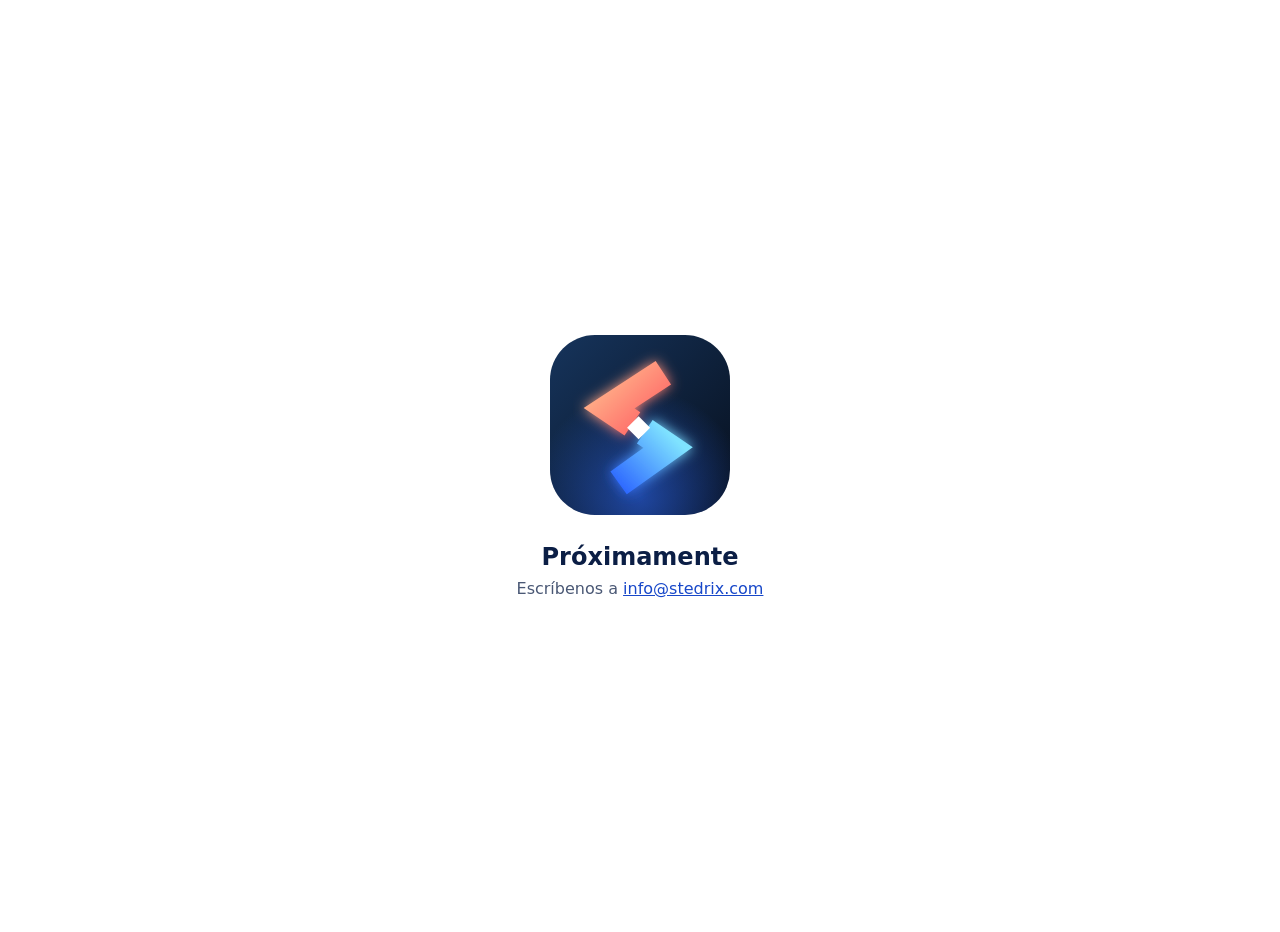
==== commit 3ead5d63: "Sitio en pausa: página «Próximamente»; el sitio completo queda en la rama sitio-completo Co-Authored" ====
--- a/index.html
+++ b/index.html
@@ -2,241 +2,25 @@
 <html lang="es">
 <head>
 <meta charset="utf-8">
-<meta name="viewport" content="width=device-width, initial-scale=1">
-<title>Stedrix · ERP en la nube, en renta por módulos</title>
-<meta name="description" content="Stedrix: ERP en la nube en renta mensual. Contabilidad, nómina, inventario, facturación electrónica e-CF, producción, calidad y mantenimiento. Activa solo los módulos que necesitas. De Enaforge, S.R.L.">
-<meta property="og:title" content="Stedrix · Toda tu empresa en un solo sistema, en renta">
-<meta property="og:description" content="ERP en la nube hecho en República Dominicana. Sin servidores, por módulos y con soporte incluido.">
-<meta property="og:image" content="https://stedrix.com/img/mant-tablero.webp">
-<meta property="og:url" content="https://stedrix.com/">
-<meta name="theme-color" content="#1747C9">
+<meta name="viewport" content="width=device-width,initial-scale=1">
+<meta name="robots" content="noindex,nofollow">
+<title>Stedrix</title>
 <link rel="icon" href="favicon.svg" type="image/svg+xml">
-<link rel="icon" href="favicon.ico" sizes="any">
-<link rel="apple-touch-icon" href="apple-touch-icon.png">
-<link rel="preconnect" href="https://fonts.googleapis.com">
-<link rel="preconnect" href="https://fonts.gstatic.com" crossorigin>
-<link href="https://fonts.googleapis.com/css2?family=Inter:wght@400;500;600;700&display=swap" rel="stylesheet">
-<link rel="stylesheet" href="estilo.css">
+<style>
+  html,body{height:100%;margin:0}
+  body{display:flex;align-items:center;justify-content:center;background:#fff;color:#0B1E45;
+       font-family:system-ui,-apple-system,"Segoe UI",Roboto,sans-serif;text-align:center;padding:16px}
+  img{width:180px;height:auto;margin-bottom:24px}
+  h1{font-size:24px;margin:0 0 8px}
+  p{margin:0;color:#4a5875}
+  a{color:#1747C9}
+</style>
 </head>
 <body>
-
-<header class="top">
-  <nav class="nav" aria-label="Principal">
-    <a href="#inicio" class="brand"><img src="img/stedrix-logo.svg" alt="" width="34" height="34"><span>Stedrix</span></a>
-    <div class="nav-links hide-sm">
-      <a href="#ventajas">Ventajas</a>
-      <a href="#modulos">Módulos</a>
-      <a href="#como-funciona">Cómo funciona</a>
-      <a href="#planes">Planes</a>
-      <a href="#contacto">Contacto</a>
-    </div>
-    <a href="#contacto" class="btn btn-primary nav-cta">Solicitar demo</a>
-  </nav>
-</header>
-
 <main>
-<!-- HERO -->
-<section id="inicio" class="hero">
-  <div class="wrap hero-in">
-    <div class="hero-txt">
-      <span class="pill"><span class="ok">●</span> ERP en la nube · hecho en República Dominicana</span>
-      <h1 class="h1">Toda tu empresa en <span class="c-brand">un solo sistema</span>, en renta.</h1>
-      <p class="hero-p">Contabilidad, nómina, inventario, facturación electrónica, producción, calidad y mantenimiento sobre una sola base de datos. Sin comprar servidores ni licencias: activa los módulos que usas y paga una renta mensual.</p>
-      <div class="row-c">
-        <a href="#contacto" class="btn btn-primary">Solicitar demostración</a>
-        <a href="#modulos" class="btn btn-ghost">Ver módulos</a>
-      </div>
-      <ul class="hero-ticks"><li>Facturación electrónica e-CF</li><li>TSS e ISR al día</li><li>Soporte local</li></ul>
-    </div>
-    <div class="hero-vis">
-      <div class="frame hero-frame">
-        <div class="frame-in">
-          <div class="bar" aria-hidden="true"><span class="dot r"></span><span class="dot y"></span><span class="dot g"></span><span class="url" id="hero-url">app.stedrix.com / mantenimiento</span></div>
-          <div class="slides" id="hero-slides" aria-roledescription="carrusel" aria-label="Pantallas de Stedrix">
-            <div class="flyer" aria-live="polite"><span class="flyer-k" id="hero-k"></span><b id="hero-t"></b></div>
-          </div>
-        </div>
-      </div>
-      <div class="hero-ctl"><div class="dots" id="hero-dots" role="group" aria-label="Elegir pantalla"></div><button type="button" class="pause" id="hero-pause" aria-label="Pausar la presentación">❚❚</button></div>
-    </div>
-  </div>
-</section>
-
-<!-- CINTA DE VALOR -->
-<section id="ventajas" class="ribbon">
-  <div class="wrap pillars">
-    <div class="pillar"><span class="ic" aria-hidden="true">
-      <svg viewBox="0 0 24 24" width="26" height="26" fill="none" stroke="currentColor" stroke-width="1.8" stroke-linecap="round" stroke-linejoin="round"><rect x="3" y="4" width="18" height="6" rx="1.5"/><rect x="3" y="14" width="18" height="6" rx="1.5"/><path d="M3 3l18 18"/></svg></span>
-      <b>0% inversión en servidores</b><span>Nosotros alojamos, respaldamos y cuidamos el sistema.</span></div>
-    <div class="pillar"><span class="ic" aria-hidden="true">
-      <svg viewBox="0 0 24 24" width="26" height="26" fill="none" stroke="currentColor" stroke-width="1.8" stroke-linecap="round" stroke-linejoin="round"><rect x="3" y="3" width="7" height="7" rx="1.5"/><rect x="14" y="3" width="7" height="7" rx="1.5"/><rect x="3" y="14" width="7" height="7" rx="1.5"/><path d="M17.5 14v7M14 17.5h7"/></svg></span>
-      <b>Activación flexible</b><span>Empieza con un módulo y agrega más cuando crezcas.</span></div>
-    <div class="pillar"><span class="ic" aria-hidden="true">
-      <svg viewBox="0 0 24 24" width="26" height="26" fill="none" stroke="currentColor" stroke-width="1.8" stroke-linecap="round" stroke-linejoin="round"><path d="M4 12a8 8 0 0 1 14-5.3L20 9"/><path d="M20 4v5h-5"/><path d="M20 12a8 8 0 0 1-14 5.3L4 15"/><path d="M4 20v-5h5"/></svg></span>
-      <b>Soporte y actualizaciones</b><span>Incluidos en la renta: siempre en la última versión.</span></div>
-    <div class="pillar"><span class="ic" aria-hidden="true">
-      <svg viewBox="0 0 24 24" width="26" height="26" fill="none" stroke="currentColor" stroke-width="1.8" stroke-linecap="round" stroke-linejoin="round"><path d="M7 18a4.5 4.5 0 0 1-.5-9 6 6 0 0 1 11.5 1.5A3.75 3.75 0 0 1 17.5 18z"/><path d="M12 11v4l2.5 1.5"/></svg></span>
-      <b>Acceso en la nube 24/7</b><span>Desde la oficina, la planta o la casa, con verificación en dos pasos.</span></div>
-  </div>
-</section>
-
-<!-- PANTALLAS REALES -->
-<section id="por-dentro" class="sec alt">
-  <div class="wrap stack-32">
-    <div class="head">
-      <span class="tag">el sistema por dentro</span>
-      <h2 class="h2">Pantallas reales, no maquetas.</h2>
-      <p class="lead">Así se ve Stedrix trabajando con una empresa de demostración: una manufacturera de alimentos con datos de ejemplo.</p>
-    </div>
-    <div class="tabs" role="tablist" aria-label="Pantallas del sistema" id="tabs"></div>
-    <div class="frame">
-      <div class="frame-in">
-        <div class="bar" aria-hidden="true"><span class="dot r"></span><span class="dot y"></span><span class="dot g"></span><span class="mono url" id="shot-path"></span></div>
-        <div class="slides" id="gal-slides" role="tabpanel"></div>
-        <div class="prog" aria-hidden="true"><span id="gal-prog"></span></div>
-      </div>
-    </div>
-    <p id="shot-cap" class="cap"></p>
-  </div>
-</section>
-
-<!-- MÓDULOS + SIMULADOR -->
-<section id="modulos" class="sec">
-  <div class="wrap stack-32">
-    <div class="head">
-      <span class="tag">módulos</span>
-      <h2 class="h2">Arma tu sistema. Todo habla con todo.</h2>
-      <p class="lead">Toca los módulos que necesitas. A la derecha ves tu configuración, y con ella te preparamos la cotización.</p>
-    </div>
-    <div class="chips" role="group" aria-label="Filtrar módulos por categoría" id="filtros">
-      <button type="button" class="chip" data-cat="todos" aria-pressed="true">Todos</button>
-      <button type="button" class="chip" data-cat="finanzas" aria-pressed="false">Finanzas</button>
-      <button type="button" class="chip" data-cat="operaciones" aria-pressed="false">Operaciones</button>
-      <button type="button" class="chip" data-cat="comercial" aria-pressed="false">Comercial</button>
-    </div>
-    <div class="mod-layout">
-      <div class="mod-grid" id="mod-grid"></div>
-      <aside class="sim" aria-label="Simulador de tu configuración">
-        <div class="sim-head"><span class="tag">Tu configuración</span><span class="mono sim-count" id="sim-count">0 módulos</span></div>
-        <ul class="sim-list" id="sim-list"><li class="muted">Toca un módulo para agregarlo.</li></ul>
-        <label class="lbl" for="sim-users">Usuarios: <b id="sim-users-v" class="c-white">10</b></label>
-        <input type="range" id="sim-users" min="1" max="100" value="10" class="range">
-        <div class="sim-row"><span>Plan sugerido</span><b id="sim-plan">Esencial PyME</b></div>
-        <div class="sim-row"><span>Renta mensual</span><b class="c-cyan">A cotizar</b></div>
-        <p class="sim-note">Sin costo de instalación de servidores. La renta incluye alojamiento, respaldos, soporte y actualizaciones.</p>
-        <a href="#contacto" class="btn btn-primary full-w" id="sim-go">Cotizar esta configuración</a>
-      </aside>
-    </div>
-  </div>
-</section>
-
-<!-- CÓMO FUNCIONA -->
-<section id="como-funciona" class="sec how">
-  <div class="wrap stack-32">
-    <div class="head">
-      <span class="tag">cómo funciona</span>
-      <h2 class="h2">De la demo a tu primer cierre, sin costos ocultos.</h2>
-    </div>
-    <ol class="steps">
-      <li><span class="n">01</span><h3>Demostración</h3><p>Te mostramos Stedrix con una empresa de ejemplo parecida a la tuya y armamos juntos tu configuración.</p></li>
-      <li><span class="n">02</span><h3>Activación</h3><p>Activamos tus módulos en la nube y cargamos catálogo, clientes, suplidores, empleados e inventario.</p></li>
-      <li><span class="n">03</span><h3>Arranque</h3><p>Tu equipo trabaja desde el primer día, con acompañamiento hasta el primer cierre. Pagas solo la renta mensual.</p></li>
-    </ol>
-  </div>
-</section>
-
-<!-- PLANES -->
-<section id="planes" class="sec alt">
-  <div class="wrap stack-32">
-    <div class="head center">
-      <span class="tag">planes</span>
-      <h2 class="h2">Un plan para cada etapa de tu empresa.</h2>
-      <p class="lead">Precios en preparación: te enviamos la cotización exacta según tus módulos y usuarios.</p>
-    </div>
-    <div class="toggle" role="radiogroup" aria-label="Forma de pago" id="pago">
-      <button type="button" role="radio" aria-checked="true" data-pago="mensual">Pago mensual</button>
-      <button type="button" role="radio" aria-checked="false" data-pago="anual">Pago anual <span class="save">-20%</span></button>
-    </div>
-    <div class="plans" id="plans">
-      <article class="plan" data-plan="Esencial PyME">
-        <span class="tag">esencial</span>
-        <h3>Esencial PyME</h3>
-        <div class="price"><b>A cotizar</b><span class="per" data-per></span></div>
-        <ul><li>Hasta 3 módulos</li><li>Hasta 10 usuarios</li><li>Facturación electrónica e-CF</li><li>Soporte por correo y chat</li><li>Respaldos diarios</li></ul>
-        <button type="button" class="btn btn-ghost full-w" data-elegir>Elegir Esencial</button>
-      </article>
-      <article class="plan hot" data-plan="Profesional Crecimiento">
-        <span class="badge">Más elegido</span>
-        <span class="tag">profesional</span>
-        <h3>Profesional Crecimiento</h3>
-        <div class="price"><b>A cotizar</b><span class="per" data-per></span></div>
-        <ul><li>Hasta 7 módulos</li><li>Hasta 40 usuarios</li><li>Producción, calidad y mantenimiento</li><li>Soporte prioritario</li><li>Acompañamiento en el arranque</li></ul>
-        <button type="button" class="btn btn-primary full-w" data-elegir>Elegir Profesional</button>
-      </article>
-      <article class="plan" data-plan="Corporativo">
-        <span class="tag">corporativo</span>
-        <h3>Corporativo</h3>
-        <div class="price"><b>A cotizar</b><span class="per" data-per></span></div>
-        <ul><li>Todos los módulos</li><li>Usuarios a la medida</li><li>Varias empresas (RNC) en un acceso</li><li>Soporte dedicado</li><li>Importación desde tu sistema actual</li></ul>
-        <button type="button" class="btn btn-ghost full-w" data-elegir>Elegir Corporativo</button>
-      </article>
-    </div>
-  </div>
-</section>
-
-<!-- CTA FINAL + FORMULARIO -->
-<section id="contacto" class="sec cta">
-  <div class="wrap cta-in">
-    <div class="cta-txt">
-      <span class="tag">contacto</span>
-      <h2 class="h2">Mírala funcionar con una empresa como la tuya.</h2>
-      <p class="lead">Cuéntanos qué hace tu empresa. Te escribimos para coordinar la demostración y la cotización.</p>
-      <div class="sel" aria-live="polite">
-        <span class="lbl">Tu selección</span>
-        <div id="sel-chips" class="sel-chips"><span class="muted">Aún no eliges módulos ni plan.</span></div>
-      </div>
-      <p class="mono contact"><a href="mailto:info@stedrix.com">info@stedrix.com</a><br>Santo Domingo, República Dominicana</p>
-    </div>
-    <div class="form-box">
-      <form id="form" class="form" aria-label="Solicitar demostración">
-        <div><label class="lbl" for="t-nombre">Nombre</label><input class="in" id="t-nombre" name="nombre" type="text" autocomplete="name" required></div>
-        <div><label class="lbl" for="t-empresa">Empresa</label><input class="in" id="t-empresa" name="empresa" type="text" autocomplete="organization" required></div>
-        <div><label class="lbl" for="t-correo">Correo</label><input class="in" id="t-correo" name="correo" type="email" autocomplete="email" required></div>
-        <div><label class="lbl" for="t-tel">Teléfono</label><input class="in" id="t-tel" name="telefono" type="tel" autocomplete="tel"></div>
-        <div class="full"><label class="lbl" for="t-msg">Mensaje</label><textarea class="in" id="t-msg" name="mensaje" rows="4"></textarea></div>
-        <div class="full form-foot">
-          <span class="mono hint">Se abre tu correo con la solicitud lista.</span>
-          <button type="submit" class="btn btn-primary">Enviar solicitud</button>
-        </div>
-      </form>
-      <div id="ok" class="ok-box" hidden tabindex="-1">
-        <span class="ok-ic" aria-hidden="true">✓</span>
-        <h3>¡Solicitud preparada!</h3>
-        <p>Se abrió tu programa de correo con la solicitud lista para enviar a info@stedrix.com. Si no se abrió, escríbenos directo y te respondemos en un día laborable.</p>
-        <button type="button" class="btn btn-ghost" id="ok-back">Editar la solicitud</button>
-      </div>
-    </div>
-  </div>
-</section>
+  <img src="img/stedrix-logo.svg" alt="Stedrix">
+  <h1>Próximamente</h1>
+  <p>Escríbenos a <a href="mailto:info@stedrix.com">info@stedrix.com</a></p>
 </main>
-
-<footer class="foot">
-  <div class="wrap foot-grid">
-    <div class="foot-brand">
-      <a href="#inicio" class="brand"><img src="img/stedrix-logo.svg" alt="" width="30" height="30"><span>Stedrix</span></a>
-      <p>ERP en la nube, en renta por módulos, hecho en República Dominicana.</p>
-      <p class="by"><span>Un producto de</span><img src="img/enaforge-logo.svg" alt="" width="22" height="22"><b>Enaforge, S.R.L.</b></p>
-    </div>
-    <nav aria-label="Accesos rápidos"><b>Stedrix</b><a href="#ventajas">Ventajas</a><a href="#por-dentro">Pantallas</a><a href="#como-funciona">Cómo funciona</a><a href="#planes">Planes</a><a href="#contacto">Solicitar demo</a></nav>
-    <nav aria-label="Módulos"><b>Módulos</b><a href="#modulos">Contabilidad y finanzas</a><a href="#modulos">Recursos humanos y nómina</a><a href="#modulos">Inventario y compras</a><a href="#modulos">Producción y calidad</a><a href="#modulos">Facturación y e-CF</a></nav>
-    <div class="foot-col"><b>Contacto</b><a href="mailto:info@stedrix.com">info@stedrix.com</a><span>Santo Domingo, República Dominicana</span></div>
-  </div>
-  <div class="wrap foot-bottom">
-    <span class="mono">© 2026 Enaforge, S.R.L.</span>
-    <span class="legal"><a href="privacidad.html">Privacidad</a><a href="terminos.html">Términos de uso</a></span>
-  </div>
-</footer>
-
-<script src="app.js"></script>
 </body>
 </html>
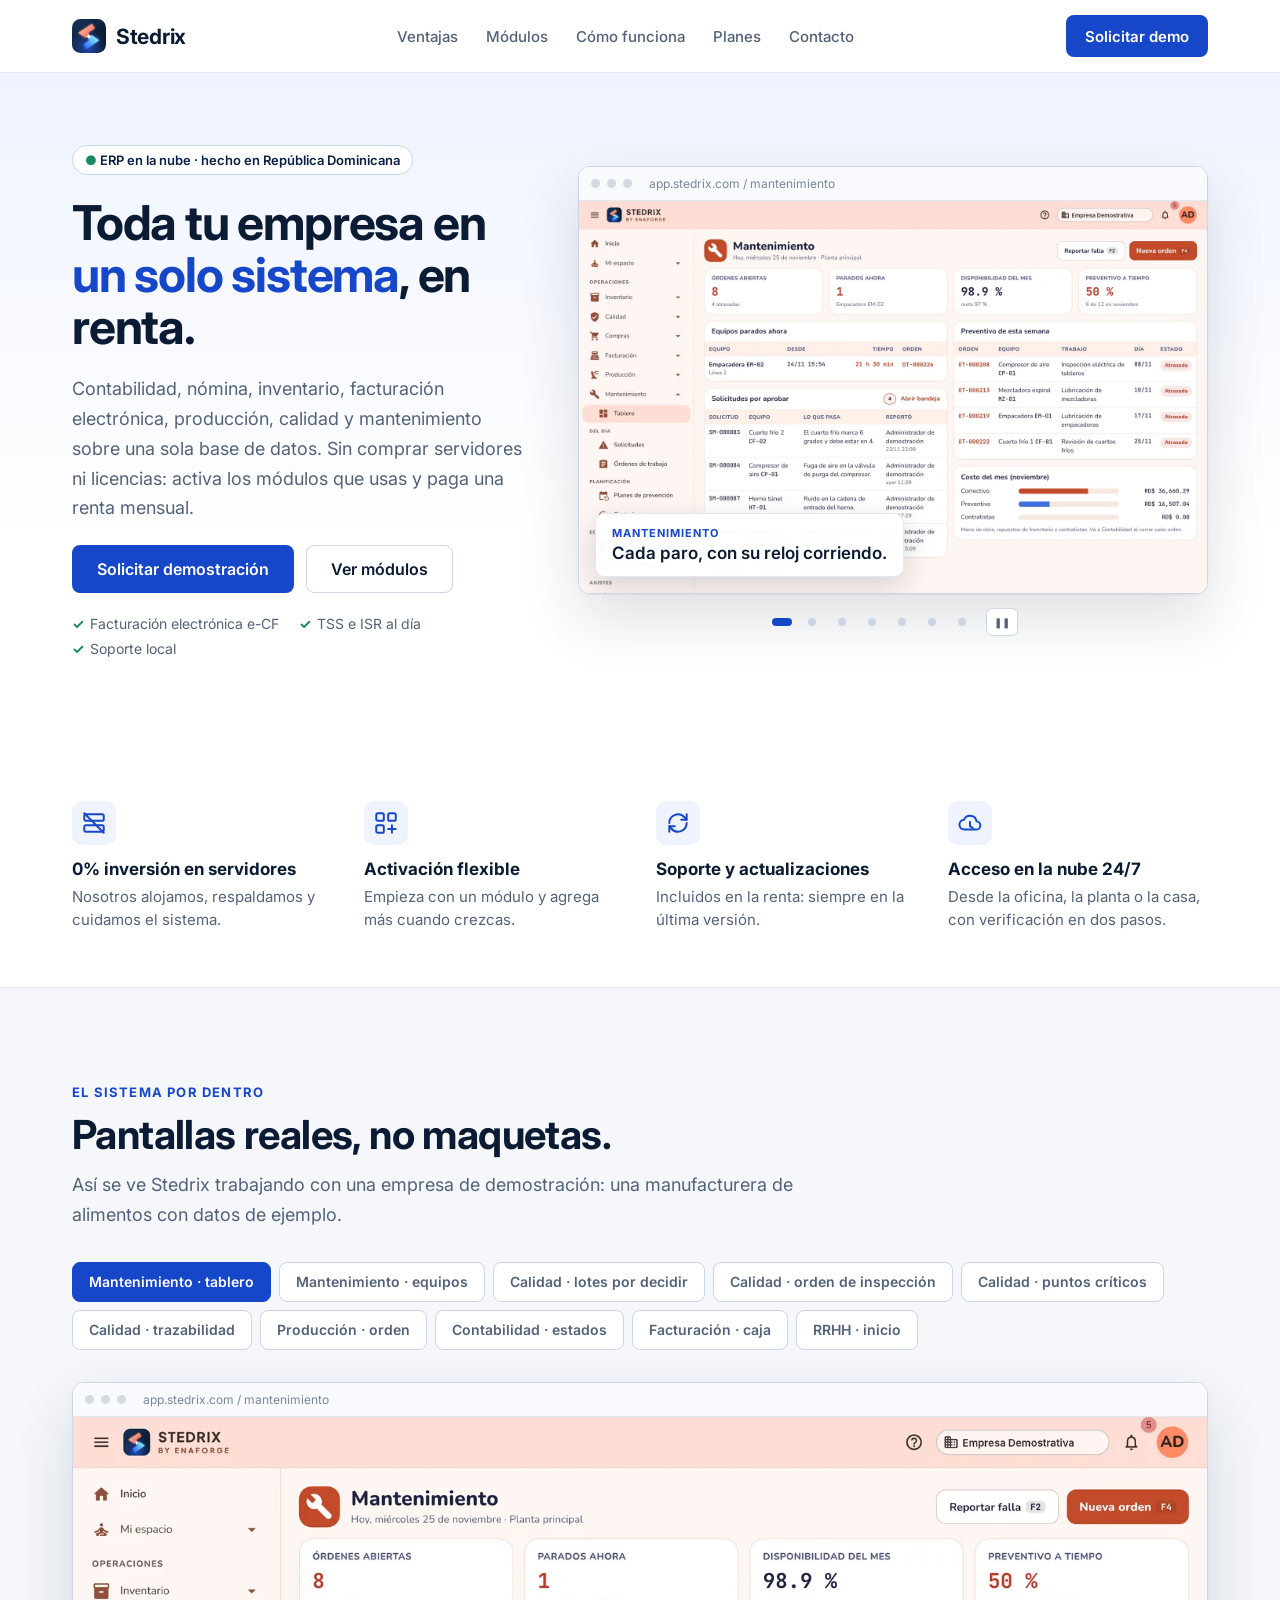
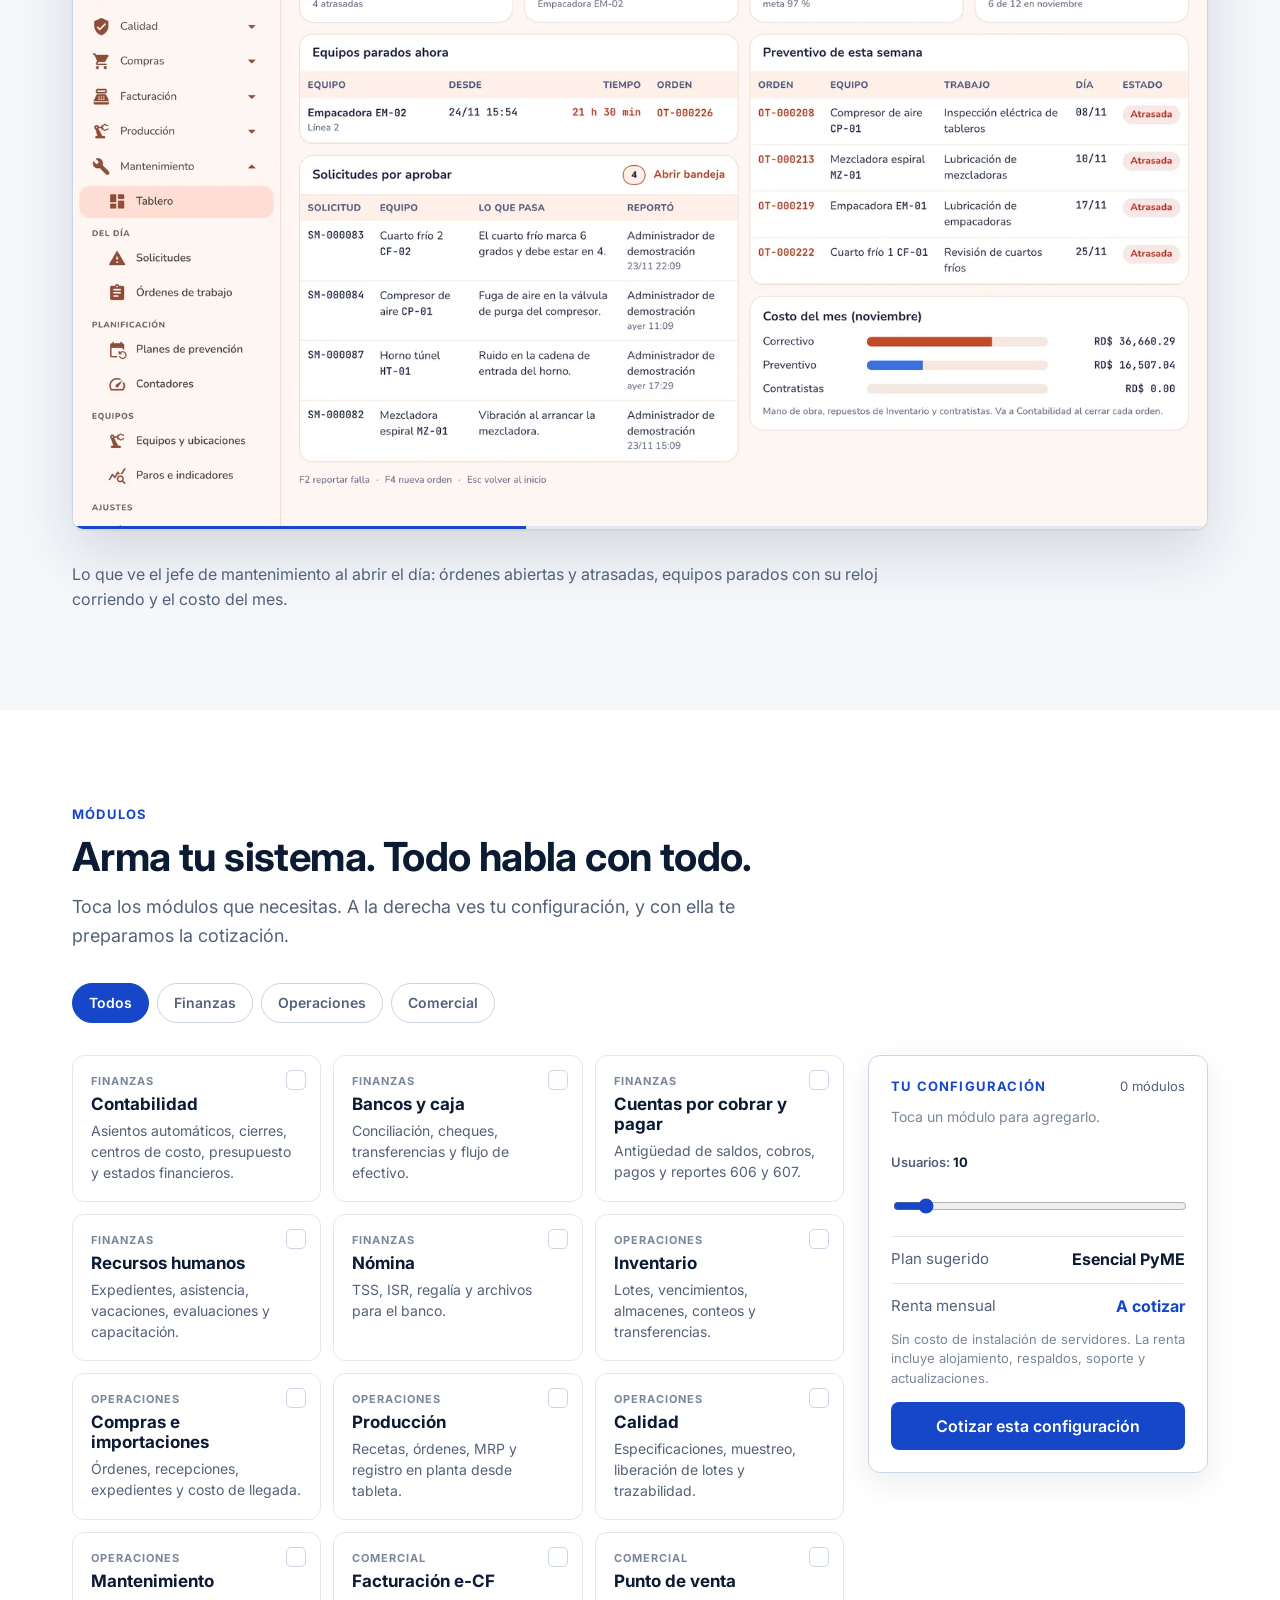
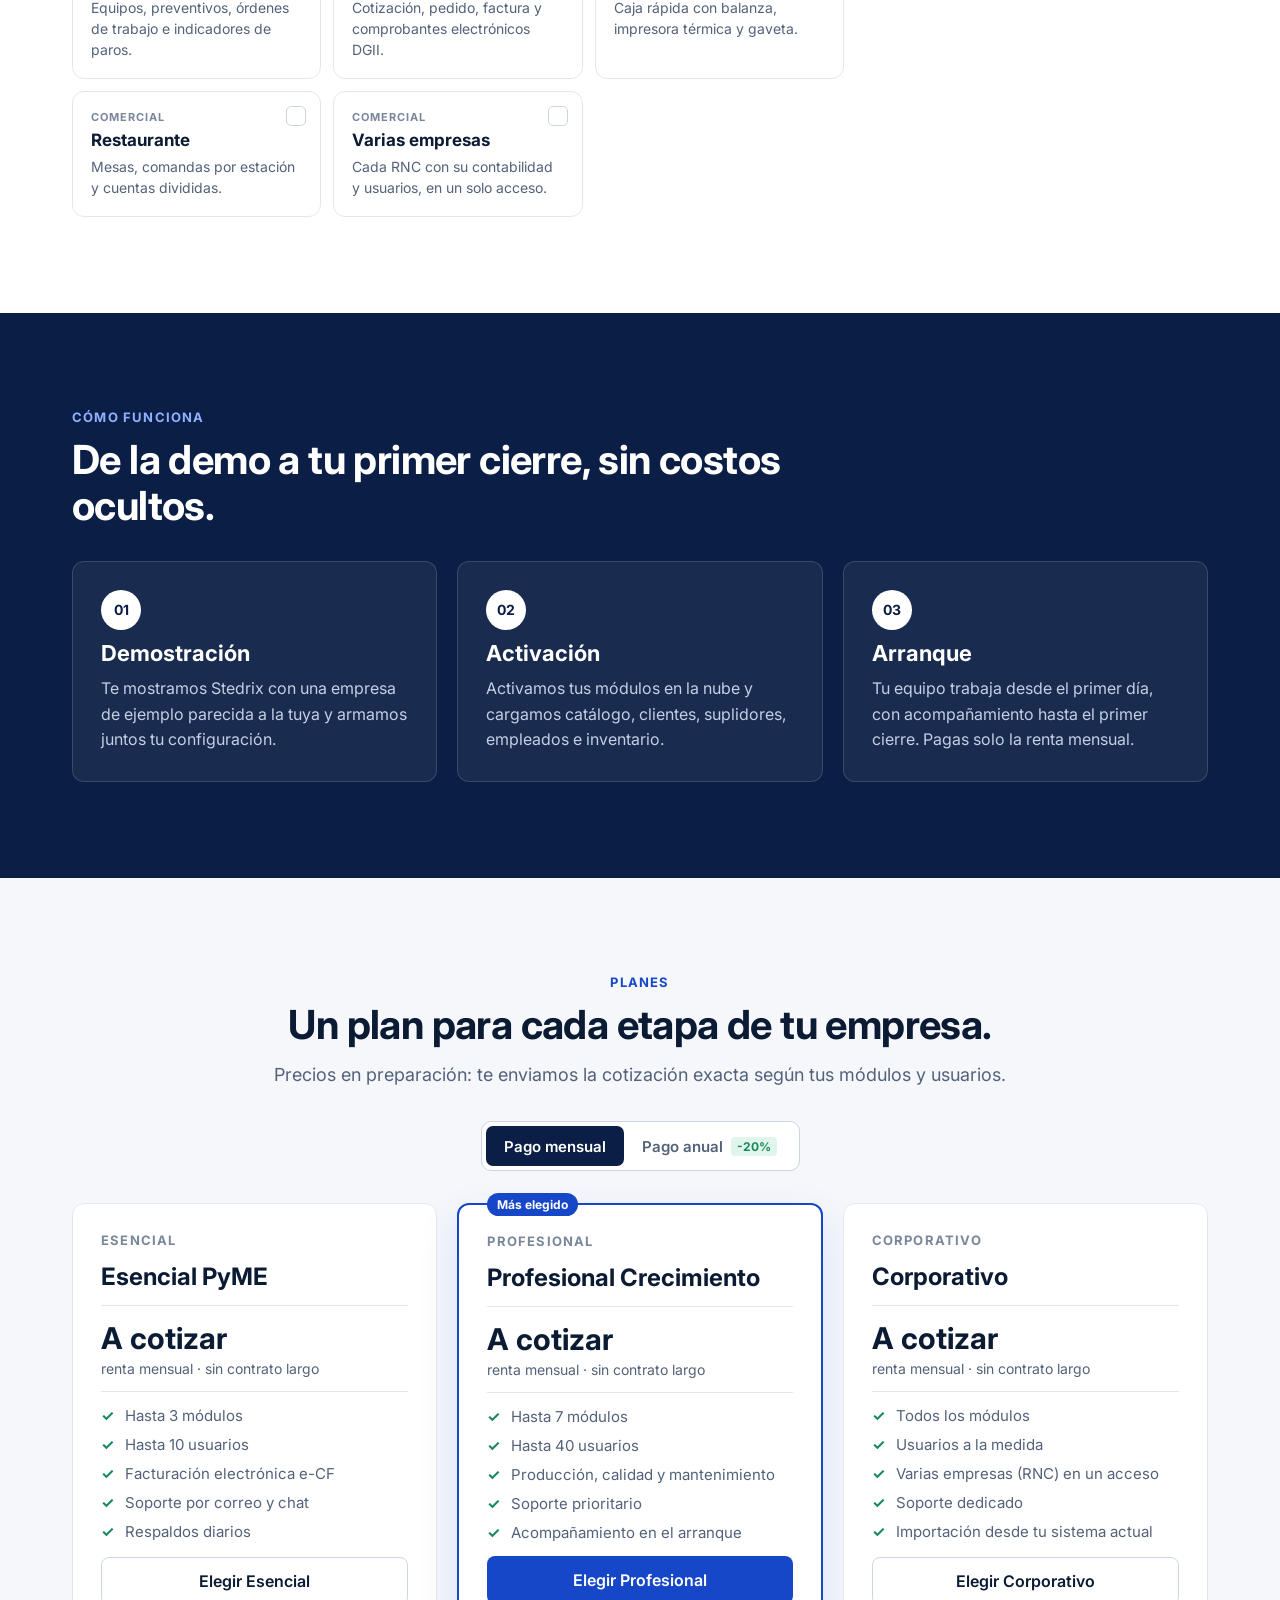
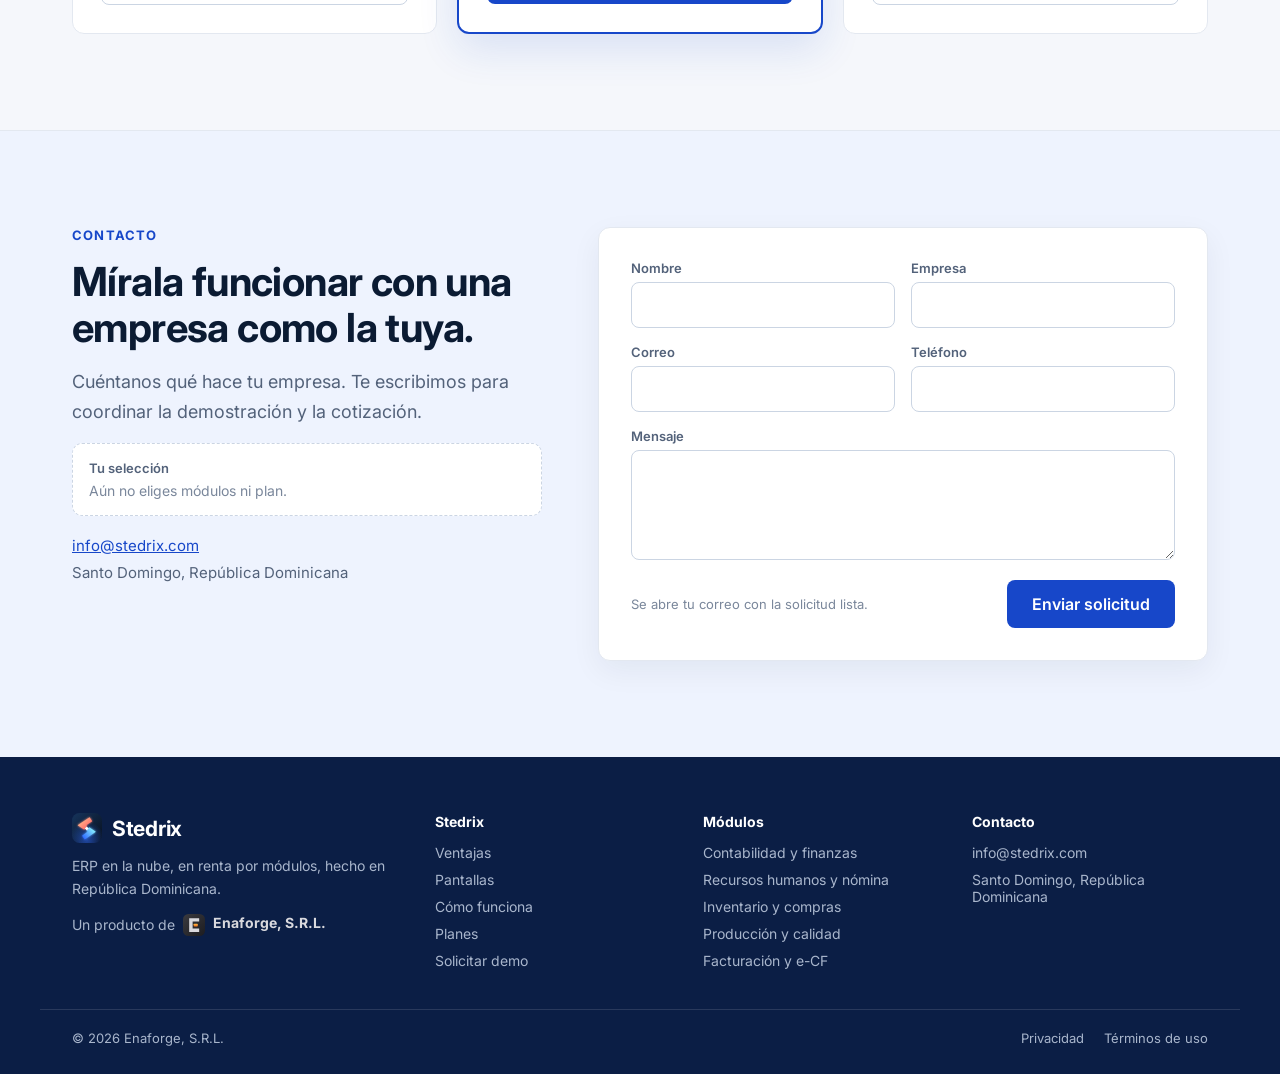
==== commit 15ee995a: "Sitio publicado de nuevo: vuelve la página completa (se quita la pausa «Próximamente») Co-Authored-B" ====
--- a/index.html
+++ b/index.html
@@ -2,25 +2,241 @@
 <html lang="es">
 <head>
 <meta charset="utf-8">
-<meta name="viewport" content="width=device-width,initial-scale=1">
-<meta name="robots" content="noindex,nofollow">
-<title>Stedrix</title>
+<meta name="viewport" content="width=device-width, initial-scale=1">
+<title>Stedrix · ERP en la nube, en renta por módulos</title>
+<meta name="description" content="Stedrix: ERP en la nube en renta mensual. Contabilidad, nómina, inventario, facturación electrónica e-CF, producción, calidad y mantenimiento. Activa solo los módulos que necesitas. De Enaforge, S.R.L.">
+<meta property="og:title" content="Stedrix · Toda tu empresa en un solo sistema, en renta">
+<meta property="og:description" content="ERP en la nube hecho en República Dominicana. Sin servidores, por módulos y con soporte incluido.">
+<meta property="og:image" content="https://stedrix.com/img/mant-tablero.webp">
+<meta property="og:url" content="https://stedrix.com/">
+<meta name="theme-color" content="#1747C9">
 <link rel="icon" href="favicon.svg" type="image/svg+xml">
-<style>
-  html,body{height:100%;margin:0}
-  body{display:flex;align-items:center;justify-content:center;background:#fff;color:#0B1E45;
-       font-family:system-ui,-apple-system,"Segoe UI",Roboto,sans-serif;text-align:center;padding:16px}
-  img{width:180px;height:auto;margin-bottom:24px}
-  h1{font-size:24px;margin:0 0 8px}
-  p{margin:0;color:#4a5875}
-  a{color:#1747C9}
-</style>
+<link rel="icon" href="favicon.ico" sizes="any">
+<link rel="apple-touch-icon" href="apple-touch-icon.png">
+<link rel="preconnect" href="https://fonts.googleapis.com">
+<link rel="preconnect" href="https://fonts.gstatic.com" crossorigin>
+<link href="https://fonts.googleapis.com/css2?family=Inter:wght@400;500;600;700&display=swap" rel="stylesheet">
+<link rel="stylesheet" href="estilo.css">
 </head>
 <body>
+
+<header class="top">
+  <nav class="nav" aria-label="Principal">
+    <a href="#inicio" class="brand"><img src="img/stedrix-logo.svg" alt="" width="34" height="34"><span>Stedrix</span></a>
+    <div class="nav-links hide-sm">
+      <a href="#ventajas">Ventajas</a>
+      <a href="#modulos">Módulos</a>
+      <a href="#como-funciona">Cómo funciona</a>
+      <a href="#planes">Planes</a>
+      <a href="#contacto">Contacto</a>
+    </div>
+    <a href="#contacto" class="btn btn-primary nav-cta">Solicitar demo</a>
+  </nav>
+</header>
+
 <main>
-  <img src="img/stedrix-logo.svg" alt="Stedrix">
-  <h1>Próximamente</h1>
-  <p>Escríbenos a <a href="mailto:info@stedrix.com">info@stedrix.com</a></p>
+<!-- HERO -->
+<section id="inicio" class="hero">
+  <div class="wrap hero-in">
+    <div class="hero-txt">
+      <span class="pill"><span class="ok">●</span> ERP en la nube · hecho en República Dominicana</span>
+      <h1 class="h1">Toda tu empresa en <span class="c-brand">un solo sistema</span>, en renta.</h1>
+      <p class="hero-p">Contabilidad, nómina, inventario, facturación electrónica, producción, calidad y mantenimiento sobre una sola base de datos. Sin comprar servidores ni licencias: activa los módulos que usas y paga una renta mensual.</p>
+      <div class="row-c">
+        <a href="#contacto" class="btn btn-primary">Solicitar demostración</a>
+        <a href="#modulos" class="btn btn-ghost">Ver módulos</a>
+      </div>
+      <ul class="hero-ticks"><li>Facturación electrónica e-CF</li><li>TSS e ISR al día</li><li>Soporte local</li></ul>
+    </div>
+    <div class="hero-vis">
+      <div class="frame hero-frame">
+        <div class="frame-in">
+          <div class="bar" aria-hidden="true"><span class="dot r"></span><span class="dot y"></span><span class="dot g"></span><span class="url" id="hero-url">app.stedrix.com / mantenimiento</span></div>
+          <div class="slides" id="hero-slides" aria-roledescription="carrusel" aria-label="Pantallas de Stedrix">
+            <div class="flyer" aria-live="polite"><span class="flyer-k" id="hero-k"></span><b id="hero-t"></b></div>
+          </div>
+        </div>
+      </div>
+      <div class="hero-ctl"><div class="dots" id="hero-dots" role="group" aria-label="Elegir pantalla"></div><button type="button" class="pause" id="hero-pause" aria-label="Pausar la presentación">❚❚</button></div>
+    </div>
+  </div>
+</section>
+
+<!-- CINTA DE VALOR -->
+<section id="ventajas" class="ribbon">
+  <div class="wrap pillars">
+    <div class="pillar"><span class="ic" aria-hidden="true">
+      <svg viewBox="0 0 24 24" width="26" height="26" fill="none" stroke="currentColor" stroke-width="1.8" stroke-linecap="round" stroke-linejoin="round"><rect x="3" y="4" width="18" height="6" rx="1.5"/><rect x="3" y="14" width="18" height="6" rx="1.5"/><path d="M3 3l18 18"/></svg></span>
+      <b>0% inversión en servidores</b><span>Nosotros alojamos, respaldamos y cuidamos el sistema.</span></div>
+    <div class="pillar"><span class="ic" aria-hidden="true">
+      <svg viewBox="0 0 24 24" width="26" height="26" fill="none" stroke="currentColor" stroke-width="1.8" stroke-linecap="round" stroke-linejoin="round"><rect x="3" y="3" width="7" height="7" rx="1.5"/><rect x="14" y="3" width="7" height="7" rx="1.5"/><rect x="3" y="14" width="7" height="7" rx="1.5"/><path d="M17.5 14v7M14 17.5h7"/></svg></span>
+      <b>Activación flexible</b><span>Empieza con un módulo y agrega más cuando crezcas.</span></div>
+    <div class="pillar"><span class="ic" aria-hidden="true">
+      <svg viewBox="0 0 24 24" width="26" height="26" fill="none" stroke="currentColor" stroke-width="1.8" stroke-linecap="round" stroke-linejoin="round"><path d="M4 12a8 8 0 0 1 14-5.3L20 9"/><path d="M20 4v5h-5"/><path d="M20 12a8 8 0 0 1-14 5.3L4 15"/><path d="M4 20v-5h5"/></svg></span>
+      <b>Soporte y actualizaciones</b><span>Incluidos en la renta: siempre en la última versión.</span></div>
+    <div class="pillar"><span class="ic" aria-hidden="true">
+      <svg viewBox="0 0 24 24" width="26" height="26" fill="none" stroke="currentColor" stroke-width="1.8" stroke-linecap="round" stroke-linejoin="round"><path d="M7 18a4.5 4.5 0 0 1-.5-9 6 6 0 0 1 11.5 1.5A3.75 3.75 0 0 1 17.5 18z"/><path d="M12 11v4l2.5 1.5"/></svg></span>
+      <b>Acceso en la nube 24/7</b><span>Desde la oficina, la planta o la casa, con verificación en dos pasos.</span></div>
+  </div>
+</section>
+
+<!-- PANTALLAS REALES -->
+<section id="por-dentro" class="sec alt">
+  <div class="wrap stack-32">
+    <div class="head">
+      <span class="tag">el sistema por dentro</span>
+      <h2 class="h2">Pantallas reales, no maquetas.</h2>
+      <p class="lead">Así se ve Stedrix trabajando con una empresa de demostración: una manufacturera de alimentos con datos de ejemplo.</p>
+    </div>
+    <div class="tabs" role="tablist" aria-label="Pantallas del sistema" id="tabs"></div>
+    <div class="frame">
+      <div class="frame-in">
+        <div class="bar" aria-hidden="true"><span class="dot r"></span><span class="dot y"></span><span class="dot g"></span><span class="mono url" id="shot-path"></span></div>
+        <div class="slides" id="gal-slides" role="tabpanel"></div>
+        <div class="prog" aria-hidden="true"><span id="gal-prog"></span></div>
+      </div>
+    </div>
+    <p id="shot-cap" class="cap"></p>
+  </div>
+</section>
+
+<!-- MÓDULOS + SIMULADOR -->
+<section id="modulos" class="sec">
+  <div class="wrap stack-32">
+    <div class="head">
+      <span class="tag">módulos</span>
+      <h2 class="h2">Arma tu sistema. Todo habla con todo.</h2>
+      <p class="lead">Toca los módulos que necesitas. A la derecha ves tu configuración, y con ella te preparamos la cotización.</p>
+    </div>
+    <div class="chips" role="group" aria-label="Filtrar módulos por categoría" id="filtros">
+      <button type="button" class="chip" data-cat="todos" aria-pressed="true">Todos</button>
+      <button type="button" class="chip" data-cat="finanzas" aria-pressed="false">Finanzas</button>
+      <button type="button" class="chip" data-cat="operaciones" aria-pressed="false">Operaciones</button>
+      <button type="button" class="chip" data-cat="comercial" aria-pressed="false">Comercial</button>
+    </div>
+    <div class="mod-layout">
+      <div class="mod-grid" id="mod-grid"></div>
+      <aside class="sim" aria-label="Simulador de tu configuración">
+        <div class="sim-head"><span class="tag">Tu configuración</span><span class="mono sim-count" id="sim-count">0 módulos</span></div>
+        <ul class="sim-list" id="sim-list"><li class="muted">Toca un módulo para agregarlo.</li></ul>
+        <label class="lbl" for="sim-users">Usuarios: <b id="sim-users-v" class="c-white">10</b></label>
+        <input type="range" id="sim-users" min="1" max="100" value="10" class="range">
+        <div class="sim-row"><span>Plan sugerido</span><b id="sim-plan">Esencial PyME</b></div>
+        <div class="sim-row"><span>Renta mensual</span><b class="c-cyan">A cotizar</b></div>
+        <p class="sim-note">Sin costo de instalación de servidores. La renta incluye alojamiento, respaldos, soporte y actualizaciones.</p>
+        <a href="#contacto" class="btn btn-primary full-w" id="sim-go">Cotizar esta configuración</a>
+      </aside>
+    </div>
+  </div>
+</section>
+
+<!-- CÓMO FUNCIONA -->
+<section id="como-funciona" class="sec how">
+  <div class="wrap stack-32">
+    <div class="head">
+      <span class="tag">cómo funciona</span>
+      <h2 class="h2">De la demo a tu primer cierre, sin costos ocultos.</h2>
+    </div>
+    <ol class="steps">
+      <li><span class="n">01</span><h3>Demostración</h3><p>Te mostramos Stedrix con una empresa de ejemplo parecida a la tuya y armamos juntos tu configuración.</p></li>
+      <li><span class="n">02</span><h3>Activación</h3><p>Activamos tus módulos en la nube y cargamos catálogo, clientes, suplidores, empleados e inventario.</p></li>
+      <li><span class="n">03</span><h3>Arranque</h3><p>Tu equipo trabaja desde el primer día, con acompañamiento hasta el primer cierre. Pagas solo la renta mensual.</p></li>
+    </ol>
+  </div>
+</section>
+
+<!-- PLANES -->
+<section id="planes" class="sec alt">
+  <div class="wrap stack-32">
+    <div class="head center">
+      <span class="tag">planes</span>
+      <h2 class="h2">Un plan para cada etapa de tu empresa.</h2>
+      <p class="lead">Precios en preparación: te enviamos la cotización exacta según tus módulos y usuarios.</p>
+    </div>
+    <div class="toggle" role="radiogroup" aria-label="Forma de pago" id="pago">
+      <button type="button" role="radio" aria-checked="true" data-pago="mensual">Pago mensual</button>
+      <button type="button" role="radio" aria-checked="false" data-pago="anual">Pago anual <span class="save">-20%</span></button>
+    </div>
+    <div class="plans" id="plans">
+      <article class="plan" data-plan="Esencial PyME">
+        <span class="tag">esencial</span>
+        <h3>Esencial PyME</h3>
+        <div class="price"><b>A cotizar</b><span class="per" data-per></span></div>
+        <ul><li>Hasta 3 módulos</li><li>Hasta 10 usuarios</li><li>Facturación electrónica e-CF</li><li>Soporte por correo y chat</li><li>Respaldos diarios</li></ul>
+        <button type="button" class="btn btn-ghost full-w" data-elegir>Elegir Esencial</button>
+      </article>
+      <article class="plan hot" data-plan="Profesional Crecimiento">
+        <span class="badge">Más elegido</span>
+        <span class="tag">profesional</span>
+        <h3>Profesional Crecimiento</h3>
+        <div class="price"><b>A cotizar</b><span class="per" data-per></span></div>
+        <ul><li>Hasta 7 módulos</li><li>Hasta 40 usuarios</li><li>Producción, calidad y mantenimiento</li><li>Soporte prioritario</li><li>Acompañamiento en el arranque</li></ul>
+        <button type="button" class="btn btn-primary full-w" data-elegir>Elegir Profesional</button>
+      </article>
+      <article class="plan" data-plan="Corporativo">
+        <span class="tag">corporativo</span>
+        <h3>Corporativo</h3>
+        <div class="price"><b>A cotizar</b><span class="per" data-per></span></div>
+        <ul><li>Todos los módulos</li><li>Usuarios a la medida</li><li>Varias empresas (RNC) en un acceso</li><li>Soporte dedicado</li><li>Importación desde tu sistema actual</li></ul>
+        <button type="button" class="btn btn-ghost full-w" data-elegir>Elegir Corporativo</button>
+      </article>
+    </div>
+  </div>
+</section>
+
+<!-- CTA FINAL + FORMULARIO -->
+<section id="contacto" class="sec cta">
+  <div class="wrap cta-in">
+    <div class="cta-txt">
+      <span class="tag">contacto</span>
+      <h2 class="h2">Mírala funcionar con una empresa como la tuya.</h2>
+      <p class="lead">Cuéntanos qué hace tu empresa. Te escribimos para coordinar la demostración y la cotización.</p>
+      <div class="sel" aria-live="polite">
+        <span class="lbl">Tu selección</span>
+        <div id="sel-chips" class="sel-chips"><span class="muted">Aún no eliges módulos ni plan.</span></div>
+      </div>
+      <p class="mono contact"><a href="mailto:info@stedrix.com">info@stedrix.com</a><br>Santo Domingo, República Dominicana</p>
+    </div>
+    <div class="form-box">
+      <form id="form" class="form" aria-label="Solicitar demostración">
+        <div><label class="lbl" for="t-nombre">Nombre</label><input class="in" id="t-nombre" name="nombre" type="text" autocomplete="name" required></div>
+        <div><label class="lbl" for="t-empresa">Empresa</label><input class="in" id="t-empresa" name="empresa" type="text" autocomplete="organization" required></div>
+        <div><label class="lbl" for="t-correo">Correo</label><input class="in" id="t-correo" name="correo" type="email" autocomplete="email" required></div>
+        <div><label class="lbl" for="t-tel">Teléfono</label><input class="in" id="t-tel" name="telefono" type="tel" autocomplete="tel"></div>
+        <div class="full"><label class="lbl" for="t-msg">Mensaje</label><textarea class="in" id="t-msg" name="mensaje" rows="4"></textarea></div>
+        <div class="full form-foot">
+          <span class="mono hint">Se abre tu correo con la solicitud lista.</span>
+          <button type="submit" class="btn btn-primary">Enviar solicitud</button>
+        </div>
+      </form>
+      <div id="ok" class="ok-box" hidden tabindex="-1">
+        <span class="ok-ic" aria-hidden="true">✓</span>
+        <h3>¡Solicitud preparada!</h3>
+        <p>Se abrió tu programa de correo con la solicitud lista para enviar a info@stedrix.com. Si no se abrió, escríbenos directo y te respondemos en un día laborable.</p>
+        <button type="button" class="btn btn-ghost" id="ok-back">Editar la solicitud</button>
+      </div>
+    </div>
+  </div>
+</section>
 </main>
+
+<footer class="foot">
+  <div class="wrap foot-grid">
+    <div class="foot-brand">
+      <a href="#inicio" class="brand"><img src="img/stedrix-logo.svg" alt="" width="30" height="30"><span>Stedrix</span></a>
+      <p>ERP en la nube, en renta por módulos, hecho en República Dominicana.</p>
+      <p class="by"><span>Un producto de</span><img src="img/enaforge-logo.svg" alt="" width="22" height="22"><b>Enaforge, S.R.L.</b></p>
+    </div>
+    <nav aria-label="Accesos rápidos"><b>Stedrix</b><a href="#ventajas">Ventajas</a><a href="#por-dentro">Pantallas</a><a href="#como-funciona">Cómo funciona</a><a href="#planes">Planes</a><a href="#contacto">Solicitar demo</a></nav>
+    <nav aria-label="Módulos"><b>Módulos</b><a href="#modulos">Contabilidad y finanzas</a><a href="#modulos">Recursos humanos y nómina</a><a href="#modulos">Inventario y compras</a><a href="#modulos">Producción y calidad</a><a href="#modulos">Facturación y e-CF</a></nav>
+    <div class="foot-col"><b>Contacto</b><a href="mailto:info@stedrix.com">info@stedrix.com</a><span>Santo Domingo, República Dominicana</span></div>
+  </div>
+  <div class="wrap foot-bottom">
+    <span class="mono">© 2026 Enaforge, S.R.L.</span>
+    <span class="legal"><a href="privacidad.html">Privacidad</a><a href="terminos.html">Términos de uso</a></span>
+  </div>
+</footer>
+
+<script src="app.js"></script>
 </body>
 </html>
--- a/estilo.css
+++ b/estilo.css
@@ -0,0 +1,179 @@
+:root{--bg:#FFFFFF;--alt:#F5F7FB;--panel:#FFFFFF;--line:#E3E8F0;--line2:#CBD5E3;--txt:#0B1B33;--muted:#53627A;--dim:#7A879B;--brand:#1747C9;--brand2:#0F37A3;--navy:#0B1E45;--coral:#F2604F;--cyan:#1AA3D9;--green:#17895B;--tint:#EEF3FE}
+*{box-sizing:border-box}
+html{scroll-behavior:smooth;scroll-padding-top:90px}
+body{margin:0;background:var(--bg);font-family:'Inter',system-ui,-apple-system,'Segoe UI',sans-serif;color:var(--txt);-webkit-font-smoothing:antialiased}
+img{max-width:100%}
+a{color:var(--brand)}a:hover{color:var(--brand2)}
+.wrap{max-width:1200px;margin:0 auto;padding:0 32px}
+.mono{font-family:inherit}
+.tag{font-size:13px;font-weight:700;letter-spacing:1.2px;text-transform:uppercase;color:var(--brand)}
+.c-brand{color:var(--brand)}.c-cyan{color:var(--cyan)}.c-green{color:var(--green)}.c-white{color:var(--txt)}.ok{color:var(--green)}
+.muted{color:var(--dim)}
+.h1{font-size:48px;line-height:1.08;margin:0;font-weight:700;letter-spacing:-1.2px}
+.h2{font-size:40px;line-height:1.15;font-weight:700;margin:0;letter-spacing:-0.6px}
+.lead{font-size:18px;line-height:1.65;color:var(--muted);margin:0}
+.sec{padding:96px 0}
+.alt{background:var(--alt)}
+.stack-32{display:flex;flex-direction:column;gap:32px}
+.head{display:flex;flex-direction:column;gap:12px;max-width:760px}
+.head.center{align-items:center;text-align:center;margin:0 auto}
+.btn{display:inline-flex;align-items:center;justify-content:center;gap:10px;min-height:48px;padding:0 24px;border-radius:8px;font-weight:600;font-size:16px;text-decoration:none;border:1px solid transparent;cursor:pointer;font-family:inherit;transition:background .15s,border-color .15s,color .15s}
+.btn-primary{background:var(--brand);color:#fff}.btn-primary:hover{background:var(--brand2);color:#fff}
+.btn-ghost{background:#fff;color:var(--txt);border-color:var(--line2)}.btn-ghost:hover{border-color:var(--brand);color:var(--brand)}
+.full-w{width:100%}
+:focus-visible{outline:2px solid var(--brand);outline-offset:2px}
+
+/* nav */
+.top{position:sticky;top:0;z-index:10;background:rgba(255,255,255,0.92);backdrop-filter:blur(10px);-webkit-backdrop-filter:blur(10px);border-bottom:1px solid var(--line)}
+.nav{max-width:1200px;margin:0 auto;display:flex;align-items:center;gap:24px;min-height:72px;padding:0 32px}
+.brand{display:flex;align-items:center;gap:10px;text-decoration:none}
+.brand span{font-weight:700;font-size:21px;color:var(--txt);letter-spacing:-0.3px}
+.nav-links{display:flex;gap:28px;flex:1;justify-content:center}
+.nav-links a{color:var(--muted);text-decoration:none;font-size:15px;font-weight:500}.nav-links a:hover{color:var(--txt)}
+.nav-cta{min-height:42px;margin-left:auto;padding:0 18px;font-size:15px}
+
+/* hero */
+.hero{padding:72px 0 88px;background:linear-gradient(180deg,var(--tint),#fff 70%)}
+.hero-in{display:grid;grid-template-columns:minmax(0,5fr) minmax(0,7fr);gap:56px;align-items:center}
+.hero-txt{display:flex;flex-direction:column;gap:22px}
+.pill{align-self:flex-start;font-size:13px;font-weight:600;color:var(--navy);padding:6px 12px;border:1px solid var(--line2);border-radius:999px;background:#fff}
+.hero-p{font-size:18px;line-height:1.65;color:var(--muted);margin:0}
+.row-c{display:flex;gap:12px;flex-wrap:wrap}
+.hero-ticks{list-style:none;margin:0;padding:0;display:flex;flex-wrap:wrap;gap:8px 20px;font-size:14px;color:var(--muted)}
+.hero-ticks li::before{content:"✓";color:var(--green);font-weight:700;margin-right:6px}
+.hero-vis{display:flex;flex-direction:column;gap:14px;min-width:0}
+.frame{border-radius:12px;border:1px solid var(--line2);background:#fff;box-shadow:0 1px 2px rgba(11,27,51,.06),0 24px 60px rgba(11,27,51,.14);overflow:hidden}
+.frame-in{background:#fff}
+.bar{display:flex;align-items:center;gap:7px;padding:9px 12px;border-bottom:1px solid var(--line);background:#F8FAFD}
+.dot{width:9px;height:9px;border-radius:50%;background:#D3DAE5}
+.url{margin-left:10px;font-size:12px;color:var(--dim);white-space:nowrap;overflow:hidden;text-overflow:ellipsis}
+
+/* carrusel: fundido suave */
+.slides{position:relative;aspect-ratio:16/10;overflow:hidden;background:#fff}
+.slides img{position:absolute;inset:0;width:100%;height:100%;object-fit:cover;object-position:top left;opacity:0;transition:opacity 1s ease}
+.slides img.on{opacity:1}
+.flyer{position:absolute;left:16px;bottom:16px;z-index:2;max-width:min(440px,80%);display:flex;flex-direction:column;gap:2px;padding:12px 16px;border-radius:10px;background:rgba(255,255,255,0.96);border:1px solid var(--line);box-shadow:0 10px 30px rgba(11,27,51,.16)}
+.flyer-k{font-size:11px;font-weight:700;letter-spacing:1px;color:var(--brand)}
+.flyer b{font-size:17px;line-height:1.3;color:var(--txt);font-weight:600}
+.flyer.swap{animation:fadeup .6s ease both}
+@keyframes fadeup{from{opacity:0;transform:translateY(6px)}}
+.hero-ctl{display:flex;align-items:center;justify-content:center;gap:10px}
+.dots{display:flex;gap:2px}
+.dots button{width:28px;height:24px;padding:0;border:0;background:transparent;cursor:pointer;display:grid;place-items:center}
+.dots button::before{content:"";width:8px;height:8px;border-radius:50%;background:var(--line2);transition:background .2s,width .2s}
+.dots button[aria-current="true"]::before{background:var(--brand);width:20px;border-radius:4px}
+.pause{min-width:32px;min-height:28px;border-radius:6px;border:1px solid var(--line2);background:#fff;color:var(--muted);font-size:10px;cursor:pointer}
+.pause:hover{color:var(--txt)}
+.prog{height:3px;background:var(--line)}
+.prog span{display:block;height:100%;width:0;background:var(--brand)}
+
+/* ventajas */
+.ribbon{padding:56px 0;border-bottom:1px solid var(--line)}
+.pillars{display:grid;grid-template-columns:repeat(4,minmax(0,1fr));gap:32px}
+.pillar{display:flex;flex-direction:column;gap:6px}
+.pillar .ic{width:44px;height:44px;border-radius:10px;display:grid;place-items:center;background:var(--tint);color:var(--brand);margin-bottom:8px}
+.pillar b{font-size:17px}
+.pillar span:last-child{color:var(--muted);font-size:15px;line-height:1.55}
+
+/* pestañas y filtros */
+.tabs,.chips{display:flex;gap:8px;flex-wrap:wrap}
+.tab,.chip{min-height:40px;padding:0 16px;border-radius:8px;border:1px solid var(--line2);background:#fff;color:var(--muted);font-family:inherit;font-size:14px;font-weight:600;cursor:pointer}
+.tab:hover,.chip:hover{color:var(--txt);border-color:var(--dim)}
+.tab[aria-selected="true"],.chip[aria-pressed="true"]{border-color:var(--brand);background:var(--brand);color:#fff}
+.chip{border-radius:999px}
+.cap{margin:0;font-size:16px;line-height:1.6;color:var(--muted);max-width:820px;min-height:52px}
+
+/* módulos */
+.mod-layout{display:grid;grid-template-columns:minmax(0,1fr) 340px;gap:24px;align-items:start}
+.mod-grid{display:grid;grid-template-columns:repeat(auto-fill,minmax(220px,1fr));gap:12px}
+.mod{position:relative;text-align:left;background:#fff;border:1px solid var(--line);border-radius:12px;padding:18px;display:flex;flex-direction:column;gap:6px;cursor:pointer;color:var(--txt);font-family:inherit;transition:border-color .15s,box-shadow .15s}
+.mod:hover{border-color:var(--line2);box-shadow:0 6px 20px rgba(11,27,51,.07)}
+.mod[aria-pressed="true"]{border-color:var(--brand);background:var(--tint)}
+.mod .cat{font-size:11px;font-weight:700;letter-spacing:1px;text-transform:uppercase;color:var(--dim)}
+.mod b{font-size:17px;padding-right:28px}
+.mod p{margin:0;font-size:14px;line-height:1.5;color:var(--muted)}
+.mod .chk{position:absolute;top:14px;right:14px;width:20px;height:20px;border-radius:5px;border:1px solid var(--line2);display:grid;place-items:center;font-size:12px;color:#fff;background:#fff}
+.mod[aria-pressed="true"] .chk{background:var(--brand);border-color:var(--brand)}
+.mod[hidden]{display:none}
+.sim{position:sticky;top:96px;background:#fff;border:1px solid var(--line2);border-radius:12px;padding:22px;display:flex;flex-direction:column;gap:14px;box-shadow:0 10px 30px rgba(11,27,51,.08)}
+.sim-head{display:flex;justify-content:space-between;align-items:center}
+.sim-count{font-size:13px;color:var(--muted)}
+.sim-list{list-style:none;margin:0;padding:0;display:flex;flex-wrap:wrap;gap:6px;min-height:32px}
+.sim-list li:not(.muted){font-size:13px;padding:5px 10px;border-radius:6px;background:var(--tint);color:var(--brand2);font-weight:600}
+.sim-list li.muted{font-size:14px}
+.sim-row{display:flex;justify-content:space-between;gap:12px;padding-top:12px;border-top:1px solid var(--line);font-size:15px;color:var(--muted)}
+.sim-row b{color:var(--txt);font-size:16px;text-align:right}
+.sim-row b.c-cyan{color:var(--brand)}
+.sim-note{margin:0;font-size:13px;line-height:1.5;color:var(--dim)}
+.range{width:100%;accent-color:var(--brand);min-height:28px}
+.lbl{display:block;font-size:13px;font-weight:600;color:var(--muted);margin-bottom:6px}
+
+/* cómo funciona */
+.how{background:var(--navy);color:#fff}
+.how .tag{color:#8FB1FF}.how .h2{color:#fff}
+.steps{list-style:none;padding:0;margin:0;display:grid;grid-template-columns:repeat(3,minmax(0,1fr));gap:20px}
+.steps li{background:rgba(255,255,255,0.06);border:1px solid rgba(255,255,255,0.14);border-radius:12px;padding:28px;display:flex;flex-direction:column;gap:10px}
+.steps .n{font-size:14px;font-weight:700;color:var(--navy);background:#fff;width:40px;height:40px;border-radius:50%;display:grid;place-items:center}
+.steps h3{margin:0;font-size:22px}
+.steps p{margin:0;font-size:16px;line-height:1.6;color:#C4CFE3}
+
+/* planes */
+.toggle{align-self:center;display:inline-flex;padding:4px;border-radius:10px;border:1px solid var(--line2);background:#fff}
+.toggle button{min-height:40px;padding:0 18px;border-radius:7px;border:0;background:transparent;color:var(--muted);font-family:inherit;font-size:15px;font-weight:600;cursor:pointer;display:inline-flex;align-items:center;gap:8px}
+.toggle button[aria-checked="true"]{background:var(--navy);color:#fff}
+.save{font-size:12px;padding:2px 6px;border-radius:4px;background:#E2F5EC;color:var(--green);font-weight:700}
+.plans{display:grid;grid-template-columns:repeat(3,minmax(0,1fr));gap:20px;align-items:stretch}
+.plan{position:relative;background:#fff;border:1px solid var(--line);border-radius:12px;padding:28px;display:flex;flex-direction:column;gap:14px}
+.plan.hot{border:2px solid var(--brand);box-shadow:0 16px 40px rgba(23,71,201,.12)}
+.plan.chosen{outline:3px solid rgba(23,71,201,.35);outline-offset:2px}
+.plan .tag{color:var(--dim)}
+.plan h3{margin:0;font-size:24px}
+.badge{position:absolute;top:-12px;left:28px;font-size:12px;font-weight:700;padding:4px 10px;border-radius:999px;background:var(--brand);color:#fff}
+.price{display:flex;flex-direction:column;gap:4px;padding:14px 0;border-top:1px solid var(--line);border-bottom:1px solid var(--line)}
+.price b{font-size:30px}
+.per{font-size:14px;color:var(--muted)}
+.plan ul{list-style:none;margin:0;padding:0;display:flex;flex-direction:column;gap:10px;flex:1}
+.plan li{font-size:15px;color:var(--muted);padding-left:24px;position:relative}
+.plan li::before{content:"✓";position:absolute;left:0;color:var(--green);font-weight:700}
+
+/* contacto */
+.cta{background:var(--tint);border-top:1px solid var(--line)}
+.cta-in{display:flex;flex-wrap:wrap;gap:56px;align-items:flex-start}
+.cta-txt{flex:1 1 380px;min-width:0;display:flex;flex-direction:column;gap:16px}
+.sel{border:1px dashed var(--line2);border-radius:10px;padding:16px;background:#fff}
+.sel-chips{display:flex;flex-wrap:wrap;gap:6px;font-size:14px}
+.sel-chips .s{padding:5px 10px;border-radius:6px;background:var(--alt);border:1px solid var(--line);font-size:13px}
+.sel-chips .s.p{background:var(--tint);border-color:#C9D7FA;color:var(--brand2);font-weight:600}
+.contact{margin:0;font-size:15px;line-height:1.8;color:var(--muted)}
+.form-box{flex:1 1 520px;min-width:0;background:#fff;border:1px solid var(--line);border-radius:12px;padding:32px;box-shadow:0 10px 30px rgba(11,27,51,.06)}
+.form{display:grid;grid-template-columns:repeat(2,minmax(0,1fr));gap:16px}
+.form[hidden]{display:none}
+.full{grid-column:span 2}
+.in{width:100%;min-height:46px;border:1px solid var(--line2);border-radius:8px;padding:10px 12px;font-family:inherit;font-size:16px;color:var(--txt);background:#fff}
+.in:focus{border-color:var(--brand)}
+textarea.in{min-height:110px;resize:vertical}
+.form-foot{display:flex;justify-content:space-between;align-items:center;gap:12px;flex-wrap:wrap}
+.hint{font-size:13px;color:var(--dim)}
+.ok-box{display:flex;flex-direction:column;align-items:flex-start;gap:12px;outline:none}
+.ok-box[hidden]{display:none}
+.ok-ic{width:52px;height:52px;border-radius:50%;display:grid;place-items:center;background:#E2F5EC;color:var(--green);font-size:26px}
+.ok-box h3{margin:0;font-size:24px}
+.ok-box p{margin:0;color:var(--muted);line-height:1.6}
+
+/* pie */
+.foot{background:var(--navy);color:#A9B6CC;padding:56px 0 28px}
+.foot .brand span{color:#fff}
+.foot-grid{display:grid;grid-template-columns:1.4fr 1fr 1fr 1fr;gap:32px}
+.foot-grid nav,.foot-col{display:flex;flex-direction:column;gap:10px;font-size:14px}
+.foot-grid b{color:#fff;font-size:14px;margin-bottom:4px}
+.foot-grid nav a,.foot-col a{color:#A9B6CC;text-decoration:none}.foot-grid nav a:hover,.foot-col a:hover{color:#fff}
+.foot-brand{display:flex;flex-direction:column;gap:12px}
+.foot-brand p{margin:0;font-size:14px;line-height:1.6}
+.by{display:flex;align-items:center;gap:8px}.by b{color:#D9D9DE}
+.foot-bottom{display:flex;justify-content:space-between;flex-wrap:wrap;gap:12px;margin-top:40px;padding-top:20px;border-top:1px solid rgba(255,255,255,0.12);font-size:13px}
+.legal{display:flex;gap:20px}.legal a{color:#A9B6CC;text-decoration:none}.legal a:hover{color:#fff}
+
+@media (max-width:1080px){.hero-in{grid-template-columns:1fr;gap:40px}.mod-layout{grid-template-columns:1fr}.sim{position:static}}
+@media (max-width:900px){.pillars{grid-template-columns:repeat(2,minmax(0,1fr))}.plans,.steps{grid-template-columns:1fr}.foot-grid{grid-template-columns:1fr 1fr}.nav-links{gap:18px}}
+@media (max-width:760px){.wrap,.nav{padding:0 16px}.h1{font-size:38px}.h2{font-size:30px}.hide-sm{display:none !important}.sec{padding:64px 0}.hero{padding:40px 0 56px}.form{grid-template-columns:1fr}.full{grid-column:auto}.form-box{padding:20px}.pillars{grid-template-columns:1fr}.foot-grid{grid-template-columns:1fr}.flyer{left:8px;bottom:8px;padding:8px 10px}.flyer b{font-size:14px}}
+@media (prefers-reduced-motion:reduce){html{scroll-behavior:auto}*{animation:none !important;transition:none !important}}
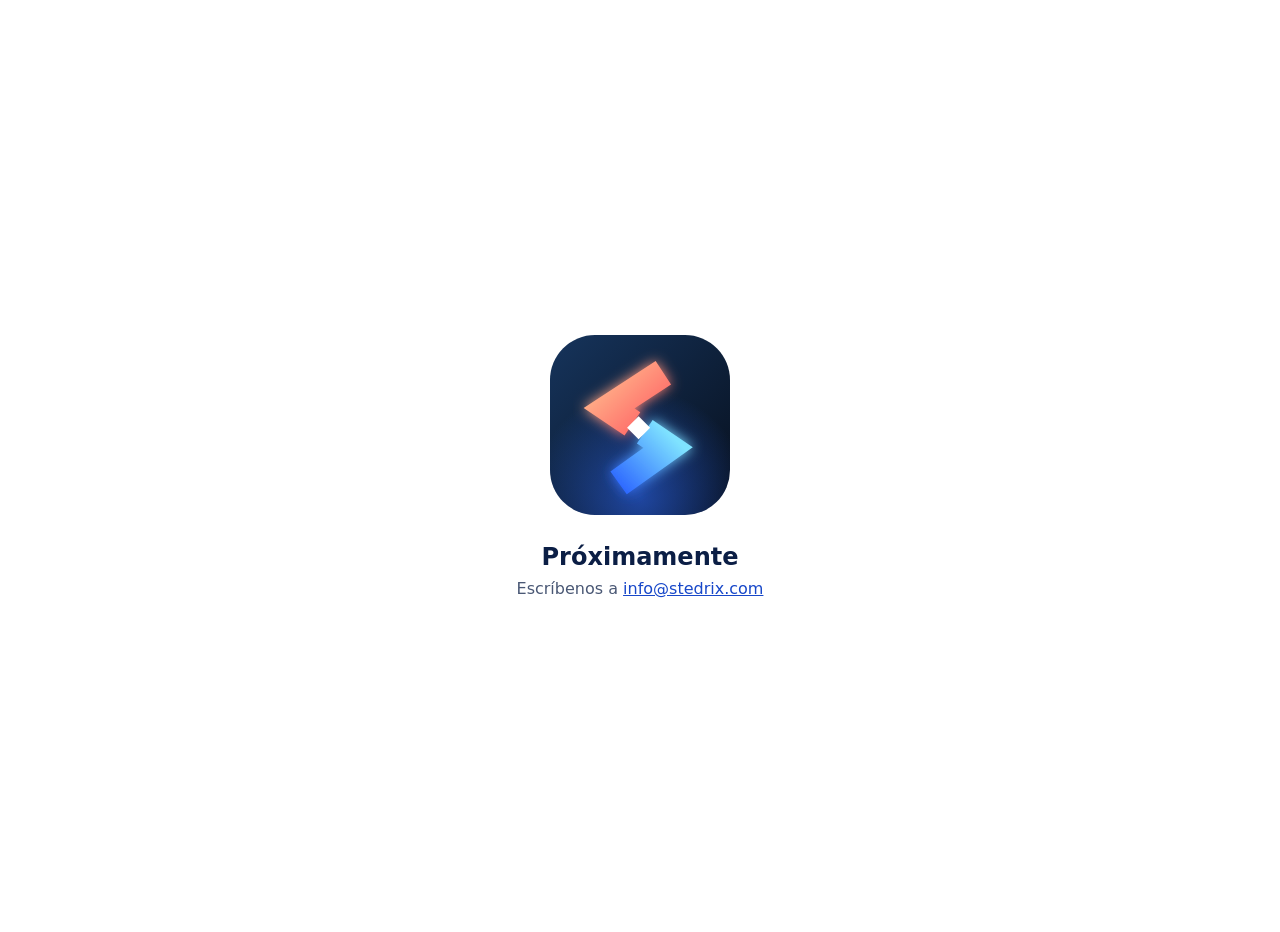
==== commit 452c7b70: "Sitio en pausa otra vez: página «Próximamente» (el sitio completo sigue en la rama sitio-completo) C" ====
--- a/index.html
+++ b/index.html
@@ -2,241 +2,25 @@
 <html lang="es">
 <head>
 <meta charset="utf-8">
-<meta name="viewport" content="width=device-width, initial-scale=1">
-<title>Stedrix · ERP en la nube, en renta por módulos</title>
-<meta name="description" content="Stedrix: ERP en la nube en renta mensual. Contabilidad, nómina, inventario, facturación electrónica e-CF, producción, calidad y mantenimiento. Activa solo los módulos que necesitas. De Enaforge, S.R.L.">
-<meta property="og:title" content="Stedrix · Toda tu empresa en un solo sistema, en renta">
-<meta property="og:description" content="ERP en la nube hecho en República Dominicana. Sin servidores, por módulos y con soporte incluido.">
-<meta property="og:image" content="https://stedrix.com/img/mant-tablero.webp">
-<meta property="og:url" content="https://stedrix.com/">
-<meta name="theme-color" content="#1747C9">
+<meta name="viewport" content="width=device-width,initial-scale=1">
+<meta name="robots" content="noindex,nofollow">
+<title>Stedrix</title>
 <link rel="icon" href="favicon.svg" type="image/svg+xml">
-<link rel="icon" href="favicon.ico" sizes="any">
-<link rel="apple-touch-icon" href="apple-touch-icon.png">
-<link rel="preconnect" href="https://fonts.googleapis.com">
-<link rel="preconnect" href="https://fonts.gstatic.com" crossorigin>
-<link href="https://fonts.googleapis.com/css2?family=Inter:wght@400;500;600;700&display=swap" rel="stylesheet">
-<link rel="stylesheet" href="estilo.css">
+<style>
+  html,body{height:100%;margin:0}
+  body{display:flex;align-items:center;justify-content:center;background:#fff;color:#0B1E45;
+       font-family:system-ui,-apple-system,"Segoe UI",Roboto,sans-serif;text-align:center;padding:16px}
+  img{width:180px;height:auto;margin-bottom:24px}
+  h1{font-size:24px;margin:0 0 8px}
+  p{margin:0;color:#4a5875}
+  a{color:#1747C9}
+</style>
 </head>
 <body>
-
-<header class="top">
-  <nav class="nav" aria-label="Principal">
-    <a href="#inicio" class="brand"><img src="img/stedrix-logo.svg" alt="" width="34" height="34"><span>Stedrix</span></a>
-    <div class="nav-links hide-sm">
-      <a href="#ventajas">Ventajas</a>
-      <a href="#modulos">Módulos</a>
-      <a href="#como-funciona">Cómo funciona</a>
-      <a href="#planes">Planes</a>
-      <a href="#contacto">Contacto</a>
-    </div>
-    <a href="#contacto" class="btn btn-primary nav-cta">Solicitar demo</a>
-  </nav>
-</header>
-
 <main>
-<!-- HERO -->
-<section id="inicio" class="hero">
-  <div class="wrap hero-in">
-    <div class="hero-txt">
-      <span class="pill"><span class="ok">●</span> ERP en la nube · hecho en República Dominicana</span>
-      <h1 class="h1">Toda tu empresa en <span class="c-brand">un solo sistema</span>, en renta.</h1>
-      <p class="hero-p">Contabilidad, nómina, inventario, facturación electrónica, producción, calidad y mantenimiento sobre una sola base de datos. Sin comprar servidores ni licencias: activa los módulos que usas y paga una renta mensual.</p>
-      <div class="row-c">
-        <a href="#contacto" class="btn btn-primary">Solicitar demostración</a>
-        <a href="#modulos" class="btn btn-ghost">Ver módulos</a>
-      </div>
-      <ul class="hero-ticks"><li>Facturación electrónica e-CF</li><li>TSS e ISR al día</li><li>Soporte local</li></ul>
-    </div>
-    <div class="hero-vis">
-      <div class="frame hero-frame">
-        <div class="frame-in">
-          <div class="bar" aria-hidden="true"><span class="dot r"></span><span class="dot y"></span><span class="dot g"></span><span class="url" id="hero-url">app.stedrix.com / mantenimiento</span></div>
-          <div class="slides" id="hero-slides" aria-roledescription="carrusel" aria-label="Pantallas de Stedrix">
-            <div class="flyer" aria-live="polite"><span class="flyer-k" id="hero-k"></span><b id="hero-t"></b></div>
-          </div>
-        </div>
-      </div>
-      <div class="hero-ctl"><div class="dots" id="hero-dots" role="group" aria-label="Elegir pantalla"></div><button type="button" class="pause" id="hero-pause" aria-label="Pausar la presentación">❚❚</button></div>
-    </div>
-  </div>
-</section>
-
-<!-- CINTA DE VALOR -->
-<section id="ventajas" class="ribbon">
-  <div class="wrap pillars">
-    <div class="pillar"><span class="ic" aria-hidden="true">
-      <svg viewBox="0 0 24 24" width="26" height="26" fill="none" stroke="currentColor" stroke-width="1.8" stroke-linecap="round" stroke-linejoin="round"><rect x="3" y="4" width="18" height="6" rx="1.5"/><rect x="3" y="14" width="18" height="6" rx="1.5"/><path d="M3 3l18 18"/></svg></span>
-      <b>0% inversión en servidores</b><span>Nosotros alojamos, respaldamos y cuidamos el sistema.</span></div>
-    <div class="pillar"><span class="ic" aria-hidden="true">
-      <svg viewBox="0 0 24 24" width="26" height="26" fill="none" stroke="currentColor" stroke-width="1.8" stroke-linecap="round" stroke-linejoin="round"><rect x="3" y="3" width="7" height="7" rx="1.5"/><rect x="14" y="3" width="7" height="7" rx="1.5"/><rect x="3" y="14" width="7" height="7" rx="1.5"/><path d="M17.5 14v7M14 17.5h7"/></svg></span>
-      <b>Activación flexible</b><span>Empieza con un módulo y agrega más cuando crezcas.</span></div>
-    <div class="pillar"><span class="ic" aria-hidden="true">
-      <svg viewBox="0 0 24 24" width="26" height="26" fill="none" stroke="currentColor" stroke-width="1.8" stroke-linecap="round" stroke-linejoin="round"><path d="M4 12a8 8 0 0 1 14-5.3L20 9"/><path d="M20 4v5h-5"/><path d="M20 12a8 8 0 0 1-14 5.3L4 15"/><path d="M4 20v-5h5"/></svg></span>
-      <b>Soporte y actualizaciones</b><span>Incluidos en la renta: siempre en la última versión.</span></div>
-    <div class="pillar"><span class="ic" aria-hidden="true">
-      <svg viewBox="0 0 24 24" width="26" height="26" fill="none" stroke="currentColor" stroke-width="1.8" stroke-linecap="round" stroke-linejoin="round"><path d="M7 18a4.5 4.5 0 0 1-.5-9 6 6 0 0 1 11.5 1.5A3.75 3.75 0 0 1 17.5 18z"/><path d="M12 11v4l2.5 1.5"/></svg></span>
-      <b>Acceso en la nube 24/7</b><span>Desde la oficina, la planta o la casa, con verificación en dos pasos.</span></div>
-  </div>
-</section>
-
-<!-- PANTALLAS REALES -->
-<section id="por-dentro" class="sec alt">
-  <div class="wrap stack-32">
-    <div class="head">
-      <span class="tag">el sistema por dentro</span>
-      <h2 class="h2">Pantallas reales, no maquetas.</h2>
-      <p class="lead">Así se ve Stedrix trabajando con una empresa de demostración: una manufacturera de alimentos con datos de ejemplo.</p>
-    </div>
-    <div class="tabs" role="tablist" aria-label="Pantallas del sistema" id="tabs"></div>
-    <div class="frame">
-      <div class="frame-in">
-        <div class="bar" aria-hidden="true"><span class="dot r"></span><span class="dot y"></span><span class="dot g"></span><span class="mono url" id="shot-path"></span></div>
-        <div class="slides" id="gal-slides" role="tabpanel"></div>
-        <div class="prog" aria-hidden="true"><span id="gal-prog"></span></div>
-      </div>
-    </div>
-    <p id="shot-cap" class="cap"></p>
-  </div>
-</section>
-
-<!-- MÓDULOS + SIMULADOR -->
-<section id="modulos" class="sec">
-  <div class="wrap stack-32">
-    <div class="head">
-      <span class="tag">módulos</span>
-      <h2 class="h2">Arma tu sistema. Todo habla con todo.</h2>
-      <p class="lead">Toca los módulos que necesitas. A la derecha ves tu configuración, y con ella te preparamos la cotización.</p>
-    </div>
-    <div class="chips" role="group" aria-label="Filtrar módulos por categoría" id="filtros">
-      <button type="button" class="chip" data-cat="todos" aria-pressed="true">Todos</button>
-      <button type="button" class="chip" data-cat="finanzas" aria-pressed="false">Finanzas</button>
-      <button type="button" class="chip" data-cat="operaciones" aria-pressed="false">Operaciones</button>
-      <button type="button" class="chip" data-cat="comercial" aria-pressed="false">Comercial</button>
-    </div>
-    <div class="mod-layout">
-      <div class="mod-grid" id="mod-grid"></div>
-      <aside class="sim" aria-label="Simulador de tu configuración">
-        <div class="sim-head"><span class="tag">Tu configuración</span><span class="mono sim-count" id="sim-count">0 módulos</span></div>
-        <ul class="sim-list" id="sim-list"><li class="muted">Toca un módulo para agregarlo.</li></ul>
-        <label class="lbl" for="sim-users">Usuarios: <b id="sim-users-v" class="c-white">10</b></label>
-        <input type="range" id="sim-users" min="1" max="100" value="10" class="range">
-        <div class="sim-row"><span>Plan sugerido</span><b id="sim-plan">Esencial PyME</b></div>
-        <div class="sim-row"><span>Renta mensual</span><b class="c-cyan">A cotizar</b></div>
-        <p class="sim-note">Sin costo de instalación de servidores. La renta incluye alojamiento, respaldos, soporte y actualizaciones.</p>
-        <a href="#contacto" class="btn btn-primary full-w" id="sim-go">Cotizar esta configuración</a>
-      </aside>
-    </div>
-  </div>
-</section>
-
-<!-- CÓMO FUNCIONA -->
-<section id="como-funciona" class="sec how">
-  <div class="wrap stack-32">
-    <div class="head">
-      <span class="tag">cómo funciona</span>
-      <h2 class="h2">De la demo a tu primer cierre, sin costos ocultos.</h2>
-    </div>
-    <ol class="steps">
-      <li><span class="n">01</span><h3>Demostración</h3><p>Te mostramos Stedrix con una empresa de ejemplo parecida a la tuya y armamos juntos tu configuración.</p></li>
-      <li><span class="n">02</span><h3>Activación</h3><p>Activamos tus módulos en la nube y cargamos catálogo, clientes, suplidores, empleados e inventario.</p></li>
-      <li><span class="n">03</span><h3>Arranque</h3><p>Tu equipo trabaja desde el primer día, con acompañamiento hasta el primer cierre. Pagas solo la renta mensual.</p></li>
-    </ol>
-  </div>
-</section>
-
-<!-- PLANES -->
-<section id="planes" class="sec alt">
-  <div class="wrap stack-32">
-    <div class="head center">
-      <span class="tag">planes</span>
-      <h2 class="h2">Un plan para cada etapa de tu empresa.</h2>
-      <p class="lead">Precios en preparación: te enviamos la cotización exacta según tus módulos y usuarios.</p>
-    </div>
-    <div class="toggle" role="radiogroup" aria-label="Forma de pago" id="pago">
-      <button type="button" role="radio" aria-checked="true" data-pago="mensual">Pago mensual</button>
-      <button type="button" role="radio" aria-checked="false" data-pago="anual">Pago anual <span class="save">-20%</span></button>
-    </div>
-    <div class="plans" id="plans">
-      <article class="plan" data-plan="Esencial PyME">
-        <span class="tag">esencial</span>
-        <h3>Esencial PyME</h3>
-        <div class="price"><b>A cotizar</b><span class="per" data-per></span></div>
-        <ul><li>Hasta 3 módulos</li><li>Hasta 10 usuarios</li><li>Facturación electrónica e-CF</li><li>Soporte por correo y chat</li><li>Respaldos diarios</li></ul>
-        <button type="button" class="btn btn-ghost full-w" data-elegir>Elegir Esencial</button>
-      </article>
-      <article class="plan hot" data-plan="Profesional Crecimiento">
-        <span class="badge">Más elegido</span>
-        <span class="tag">profesional</span>
-        <h3>Profesional Crecimiento</h3>
-        <div class="price"><b>A cotizar</b><span class="per" data-per></span></div>
-        <ul><li>Hasta 7 módulos</li><li>Hasta 40 usuarios</li><li>Producción, calidad y mantenimiento</li><li>Soporte prioritario</li><li>Acompañamiento en el arranque</li></ul>
-        <button type="button" class="btn btn-primary full-w" data-elegir>Elegir Profesional</button>
-      </article>
-      <article class="plan" data-plan="Corporativo">
-        <span class="tag">corporativo</span>
-        <h3>Corporativo</h3>
-        <div class="price"><b>A cotizar</b><span class="per" data-per></span></div>
-        <ul><li>Todos los módulos</li><li>Usuarios a la medida</li><li>Varias empresas (RNC) en un acceso</li><li>Soporte dedicado</li><li>Importación desde tu sistema actual</li></ul>
-        <button type="button" class="btn btn-ghost full-w" data-elegir>Elegir Corporativo</button>
-      </article>
-    </div>
-  </div>
-</section>
-
-<!-- CTA FINAL + FORMULARIO -->
-<section id="contacto" class="sec cta">
-  <div class="wrap cta-in">
-    <div class="cta-txt">
-      <span class="tag">contacto</span>
-      <h2 class="h2">Mírala funcionar con una empresa como la tuya.</h2>
-      <p class="lead">Cuéntanos qué hace tu empresa. Te escribimos para coordinar la demostración y la cotización.</p>
-      <div class="sel" aria-live="polite">
-        <span class="lbl">Tu selección</span>
-        <div id="sel-chips" class="sel-chips"><span class="muted">Aún no eliges módulos ni plan.</span></div>
-      </div>
-      <p class="mono contact"><a href="mailto:info@stedrix.com">info@stedrix.com</a><br>Santo Domingo, República Dominicana</p>
-    </div>
-    <div class="form-box">
-      <form id="form" class="form" aria-label="Solicitar demostración">
-        <div><label class="lbl" for="t-nombre">Nombre</label><input class="in" id="t-nombre" name="nombre" type="text" autocomplete="name" required></div>
-        <div><label class="lbl" for="t-empresa">Empresa</label><input class="in" id="t-empresa" name="empresa" type="text" autocomplete="organization" required></div>
-        <div><label class="lbl" for="t-correo">Correo</label><input class="in" id="t-correo" name="correo" type="email" autocomplete="email" required></div>
-        <div><label class="lbl" for="t-tel">Teléfono</label><input class="in" id="t-tel" name="telefono" type="tel" autocomplete="tel"></div>
-        <div class="full"><label class="lbl" for="t-msg">Mensaje</label><textarea class="in" id="t-msg" name="mensaje" rows="4"></textarea></div>
-        <div class="full form-foot">
-          <span class="mono hint">Se abre tu correo con la solicitud lista.</span>
-          <button type="submit" class="btn btn-primary">Enviar solicitud</button>
-        </div>
-      </form>
-      <div id="ok" class="ok-box" hidden tabindex="-1">
-        <span class="ok-ic" aria-hidden="true">✓</span>
-        <h3>¡Solicitud preparada!</h3>
-        <p>Se abrió tu programa de correo con la solicitud lista para enviar a info@stedrix.com. Si no se abrió, escríbenos directo y te respondemos en un día laborable.</p>
-        <button type="button" class="btn btn-ghost" id="ok-back">Editar la solicitud</button>
-      </div>
-    </div>
-  </div>
-</section>
+  <img src="img/stedrix-logo.svg" alt="Stedrix">
+  <h1>Próximamente</h1>
+  <p>Escríbenos a <a href="mailto:info@stedrix.com">info@stedrix.com</a></p>
 </main>
-
-<footer class="foot">
-  <div class="wrap foot-grid">
-    <div class="foot-brand">
-      <a href="#inicio" class="brand"><img src="img/stedrix-logo.svg" alt="" width="30" height="30"><span>Stedrix</span></a>
-      <p>ERP en la nube, en renta por módulos, hecho en República Dominicana.</p>
-      <p class="by"><span>Un producto de</span><img src="img/enaforge-logo.svg" alt="" width="22" height="22"><b>Enaforge, S.R.L.</b></p>
-    </div>
-    <nav aria-label="Accesos rápidos"><b>Stedrix</b><a href="#ventajas">Ventajas</a><a href="#por-dentro">Pantallas</a><a href="#como-funciona">Cómo funciona</a><a href="#planes">Planes</a><a href="#contacto">Solicitar demo</a></nav>
-    <nav aria-label="Módulos"><b>Módulos</b><a href="#modulos">Contabilidad y finanzas</a><a href="#modulos">Recursos humanos y nómina</a><a href="#modulos">Inventario y compras</a><a href="#modulos">Producción y calidad</a><a href="#modulos">Facturación y e-CF</a></nav>
-    <div class="foot-col"><b>Contacto</b><a href="mailto:info@stedrix.com">info@stedrix.com</a><span>Santo Domingo, República Dominicana</span></div>
-  </div>
-  <div class="wrap foot-bottom">
-    <span class="mono">© 2026 Enaforge, S.R.L.</span>
-    <span class="legal"><a href="privacidad.html">Privacidad</a><a href="terminos.html">Términos de uso</a></span>
-  </div>
-</footer>
-
-<script src="app.js"></script>
 </body>
 </html>
